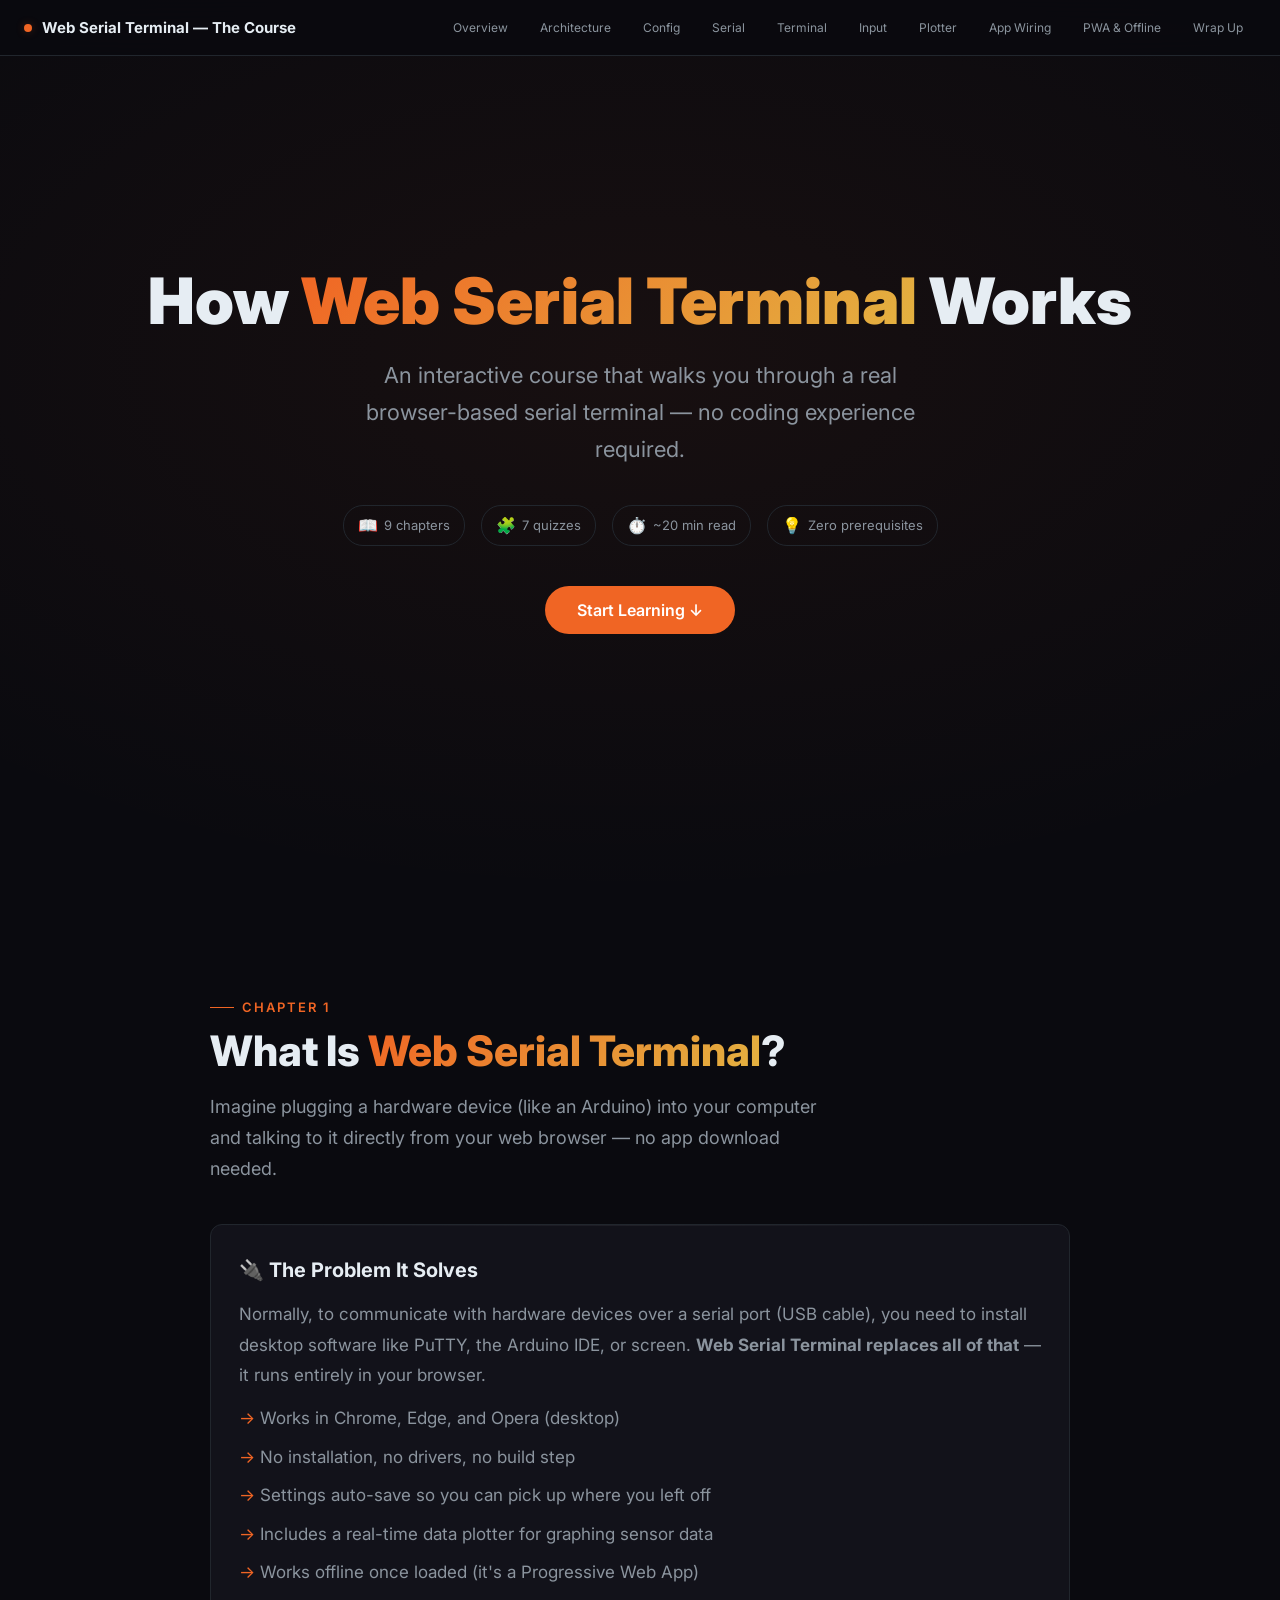
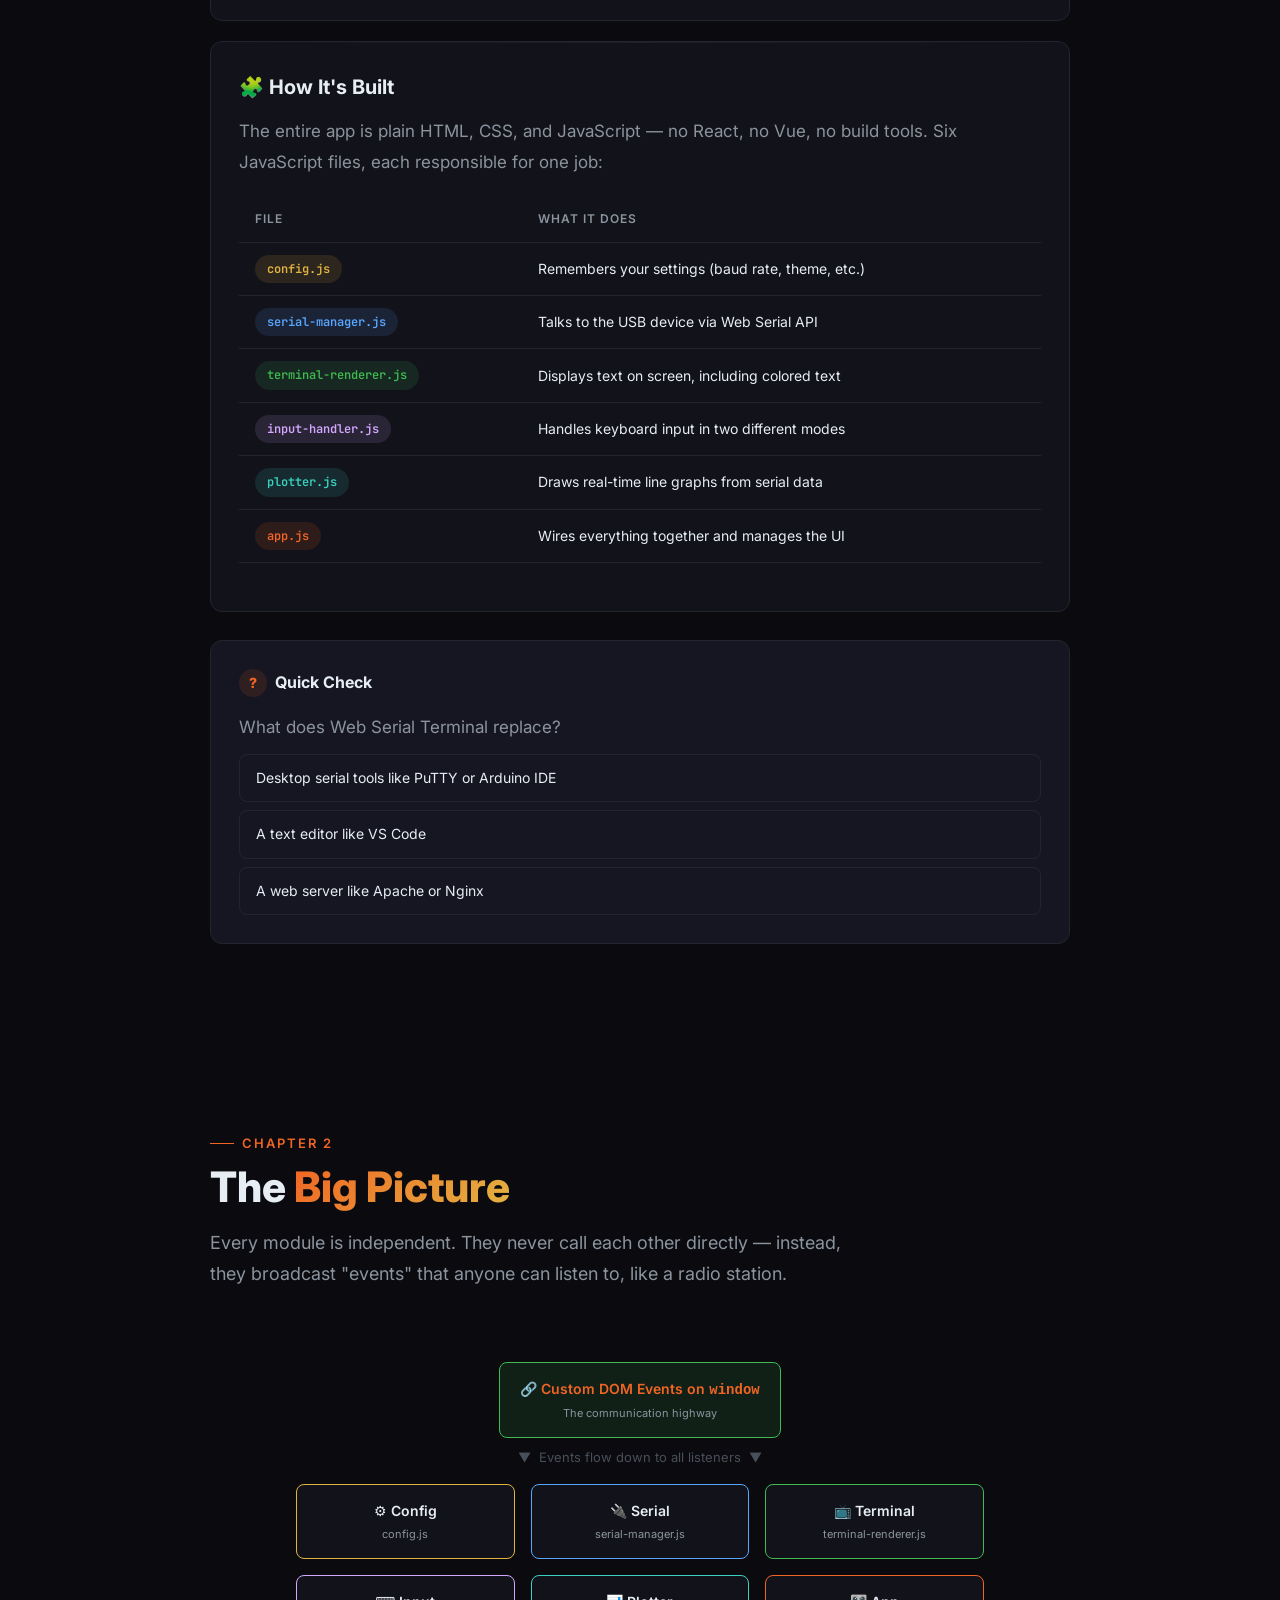
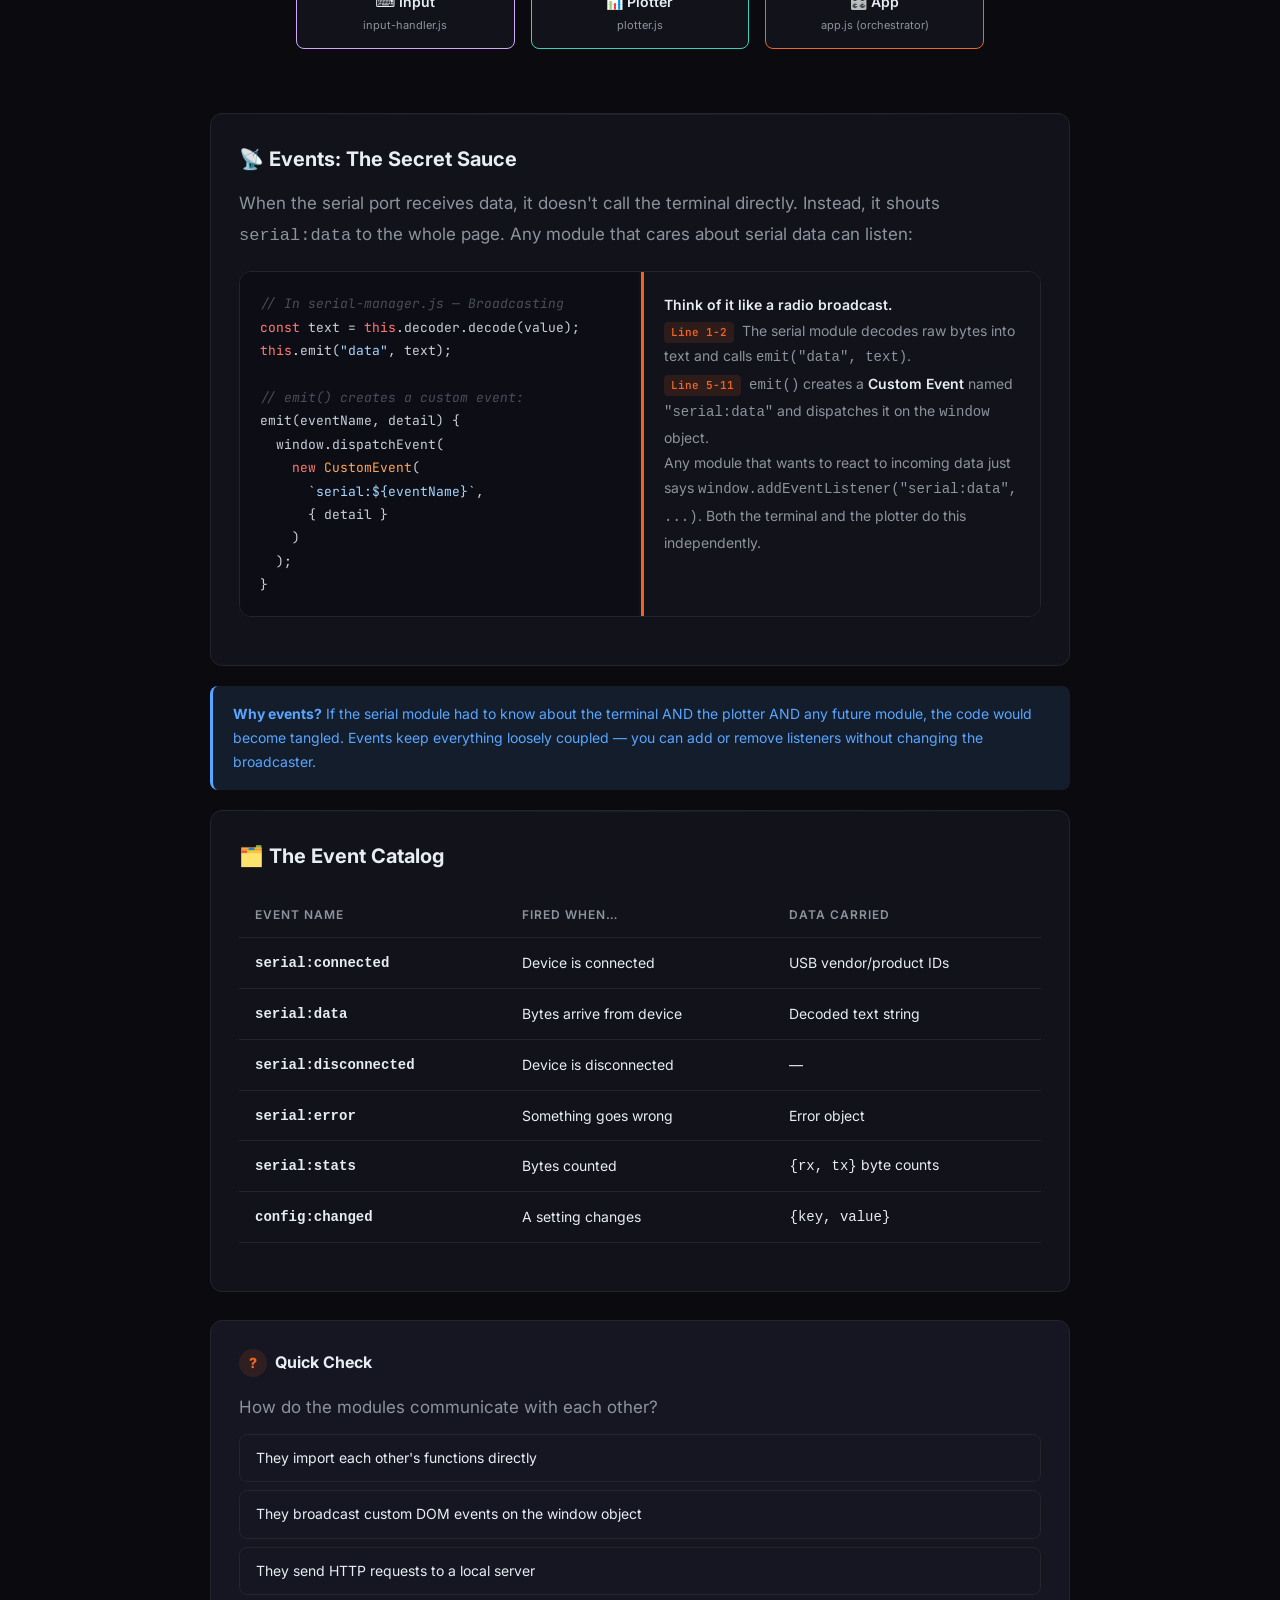
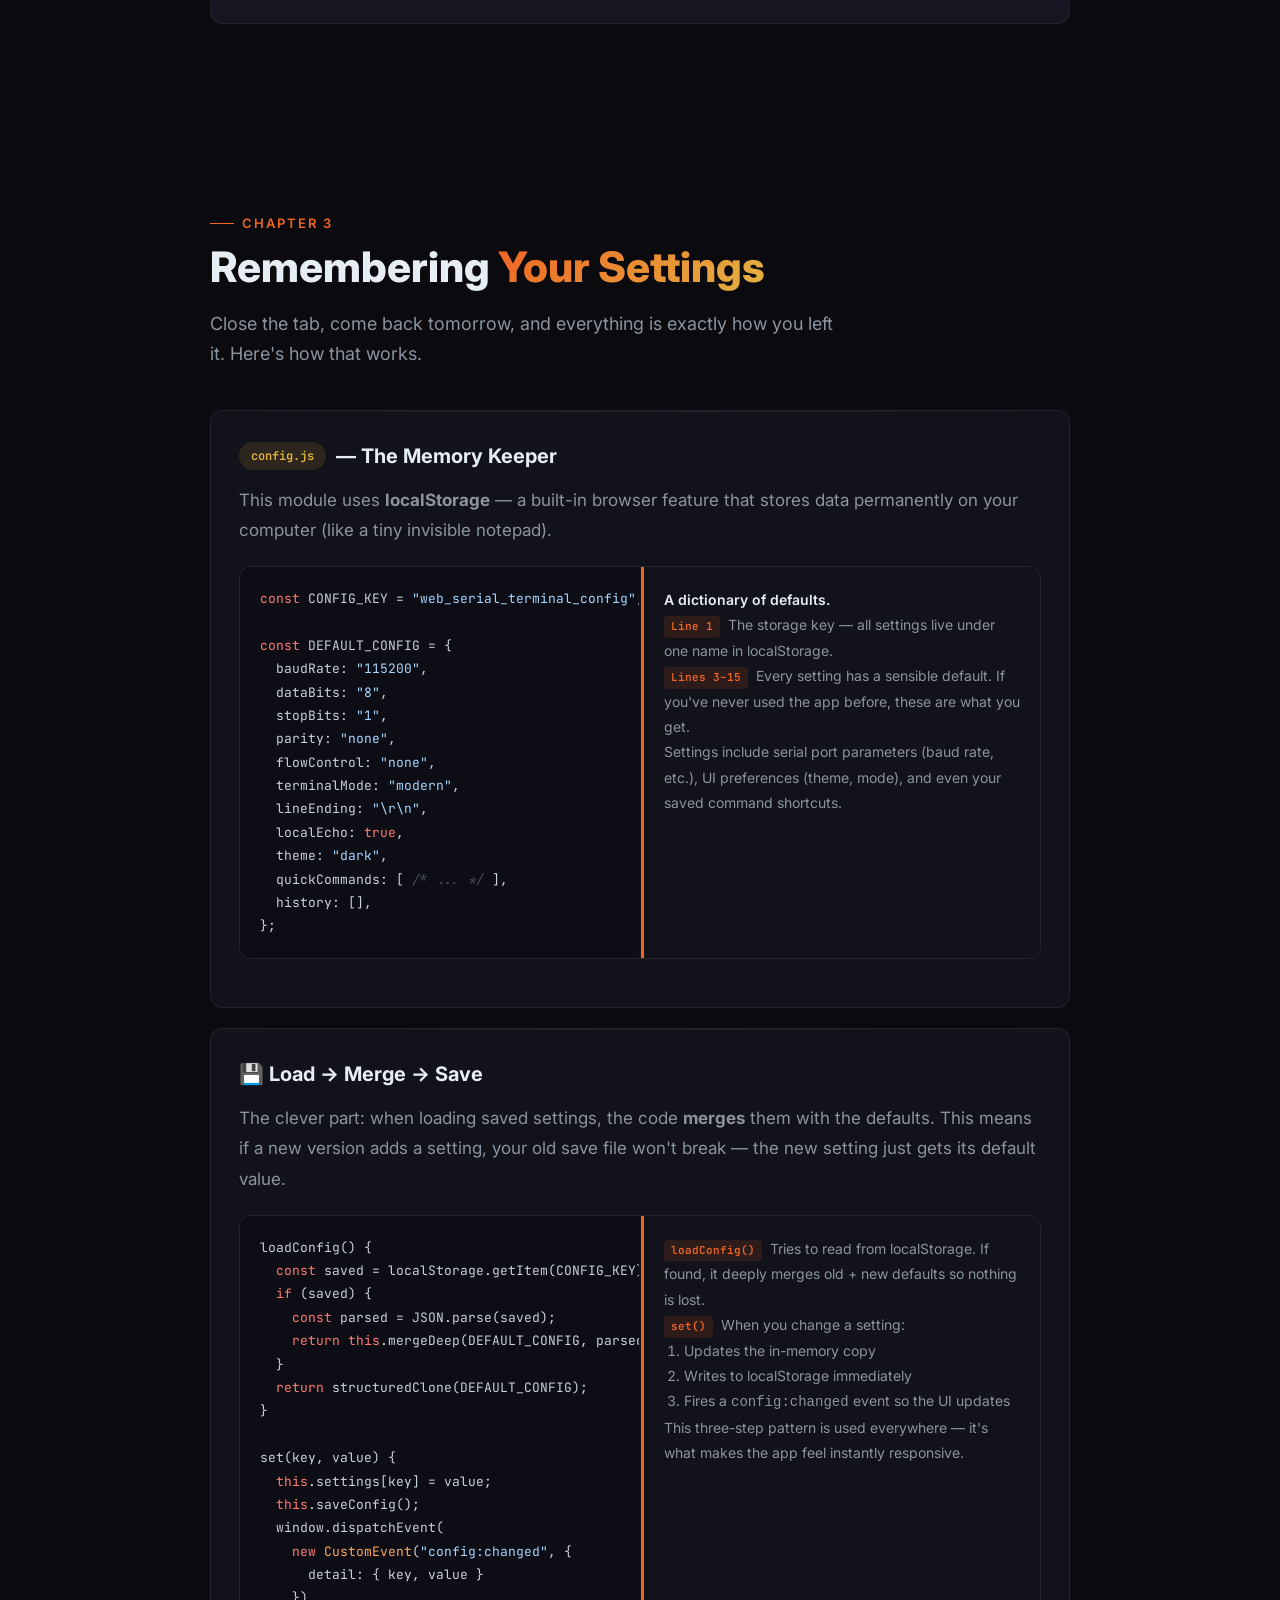
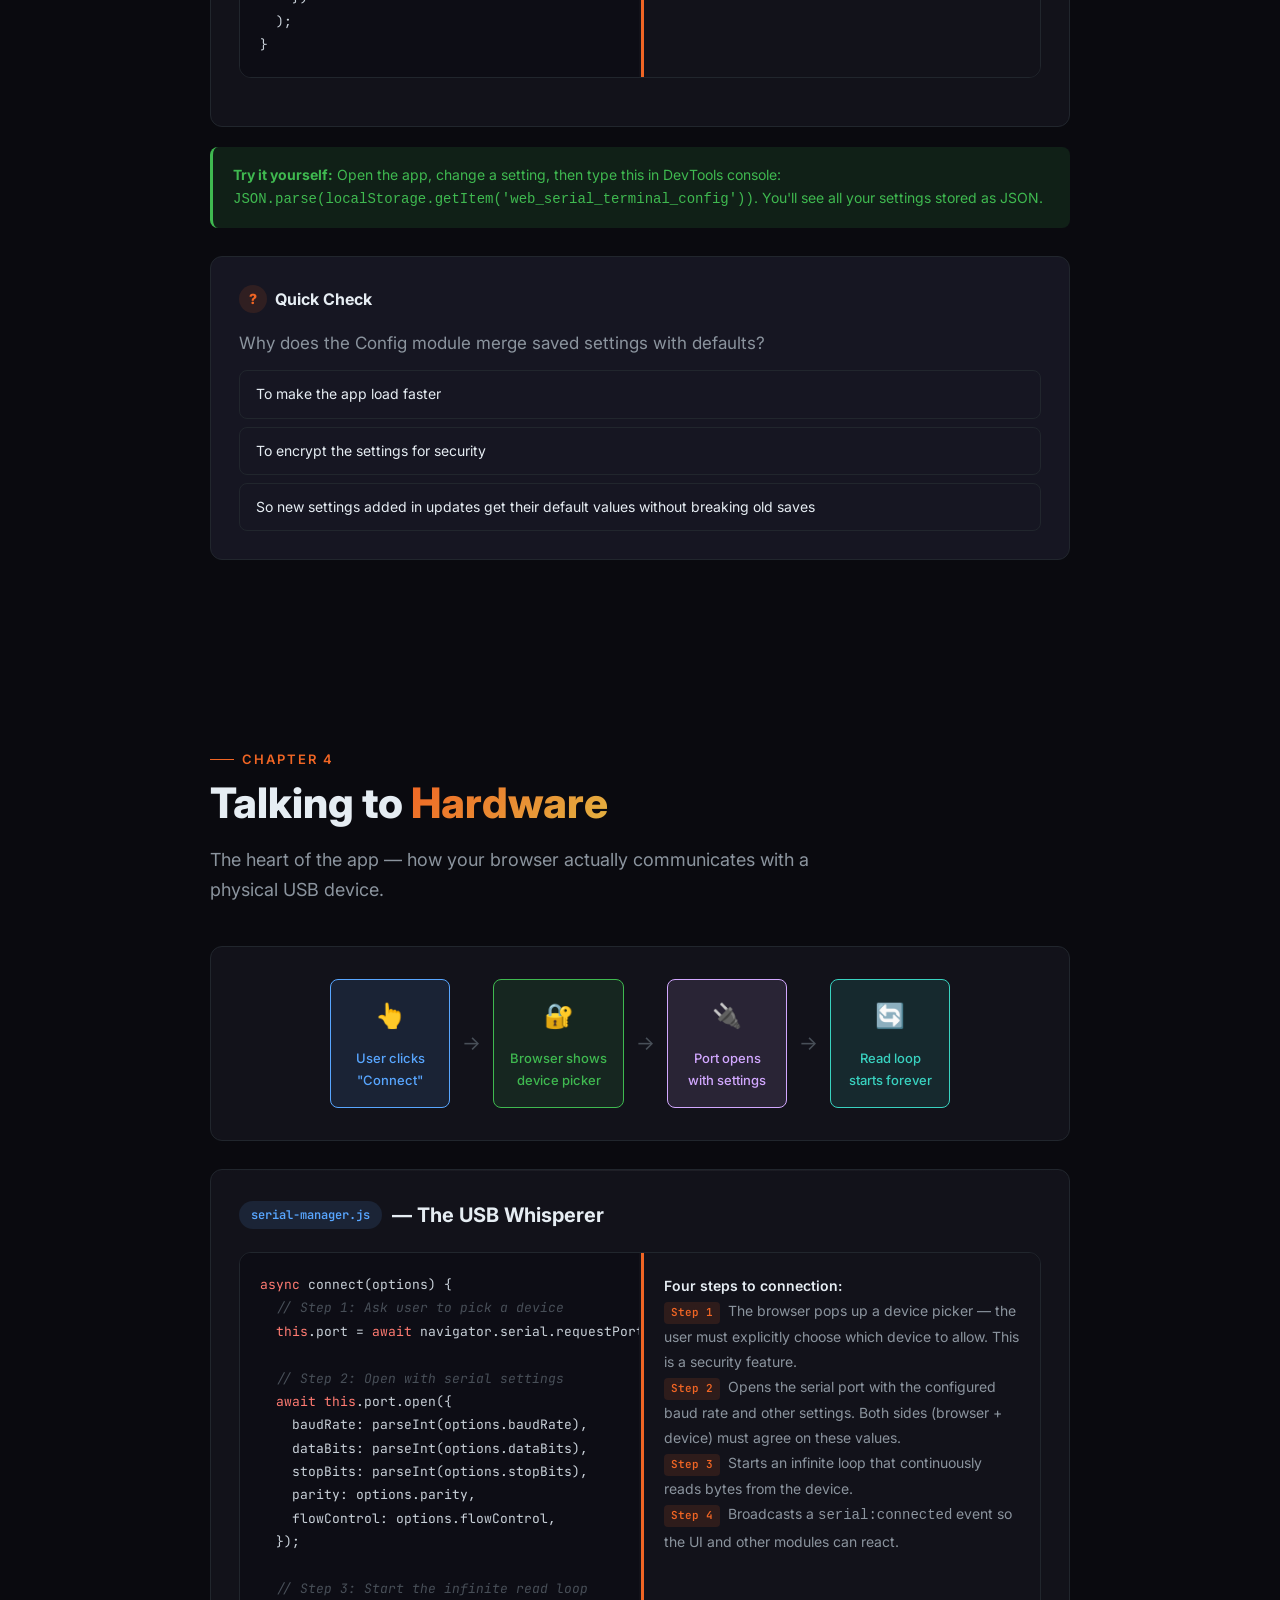
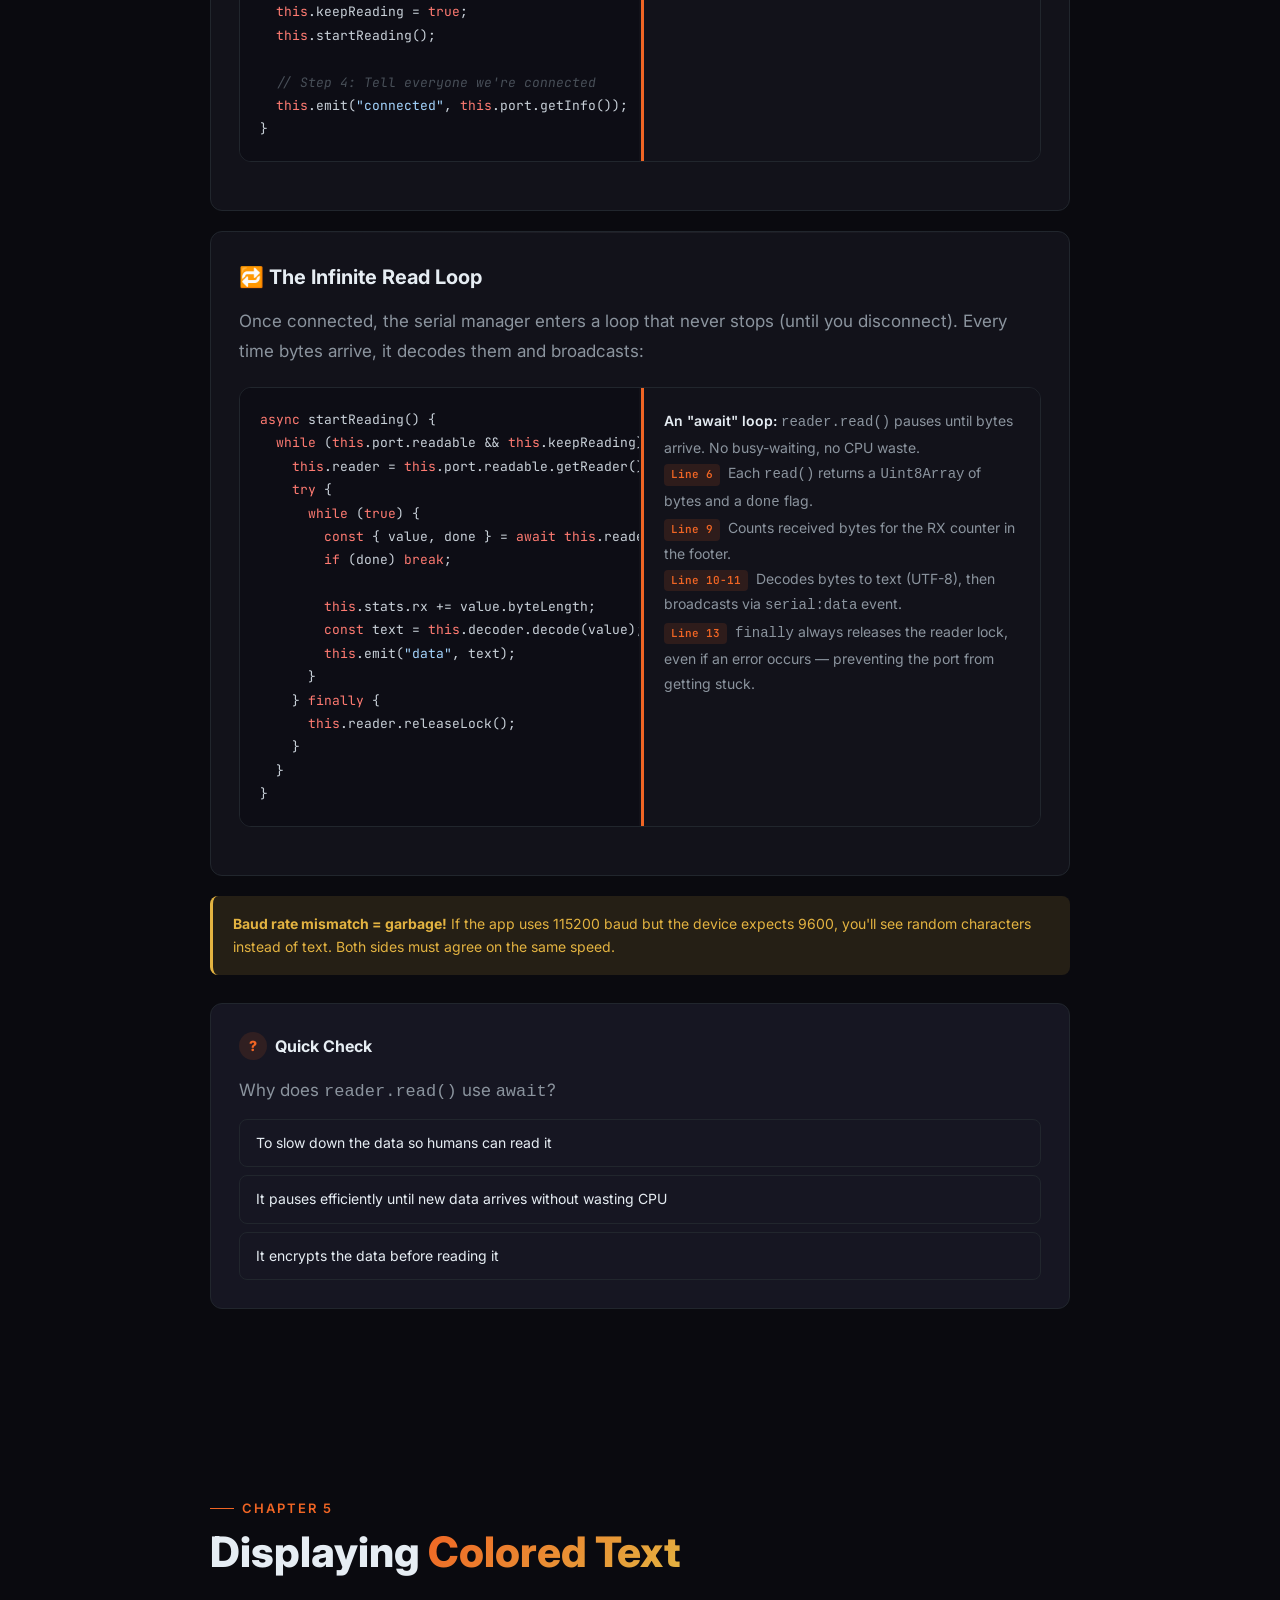
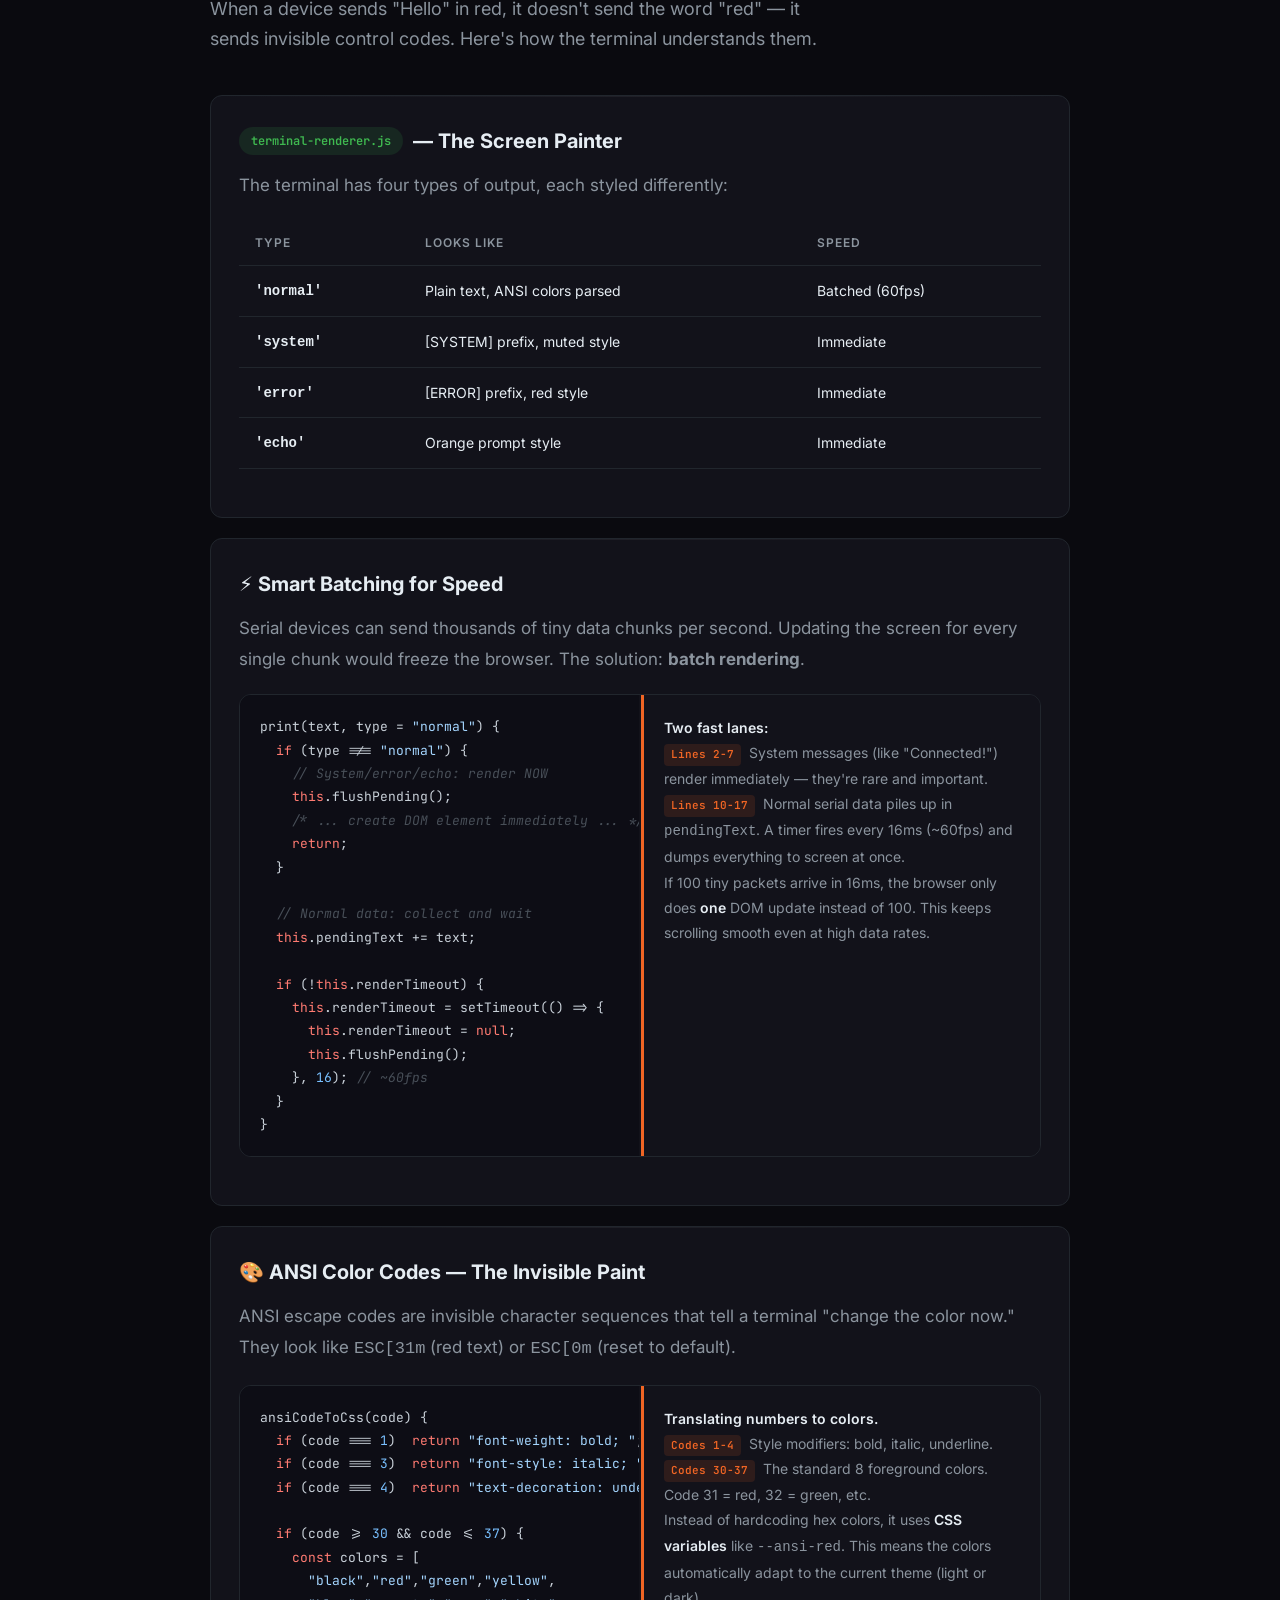
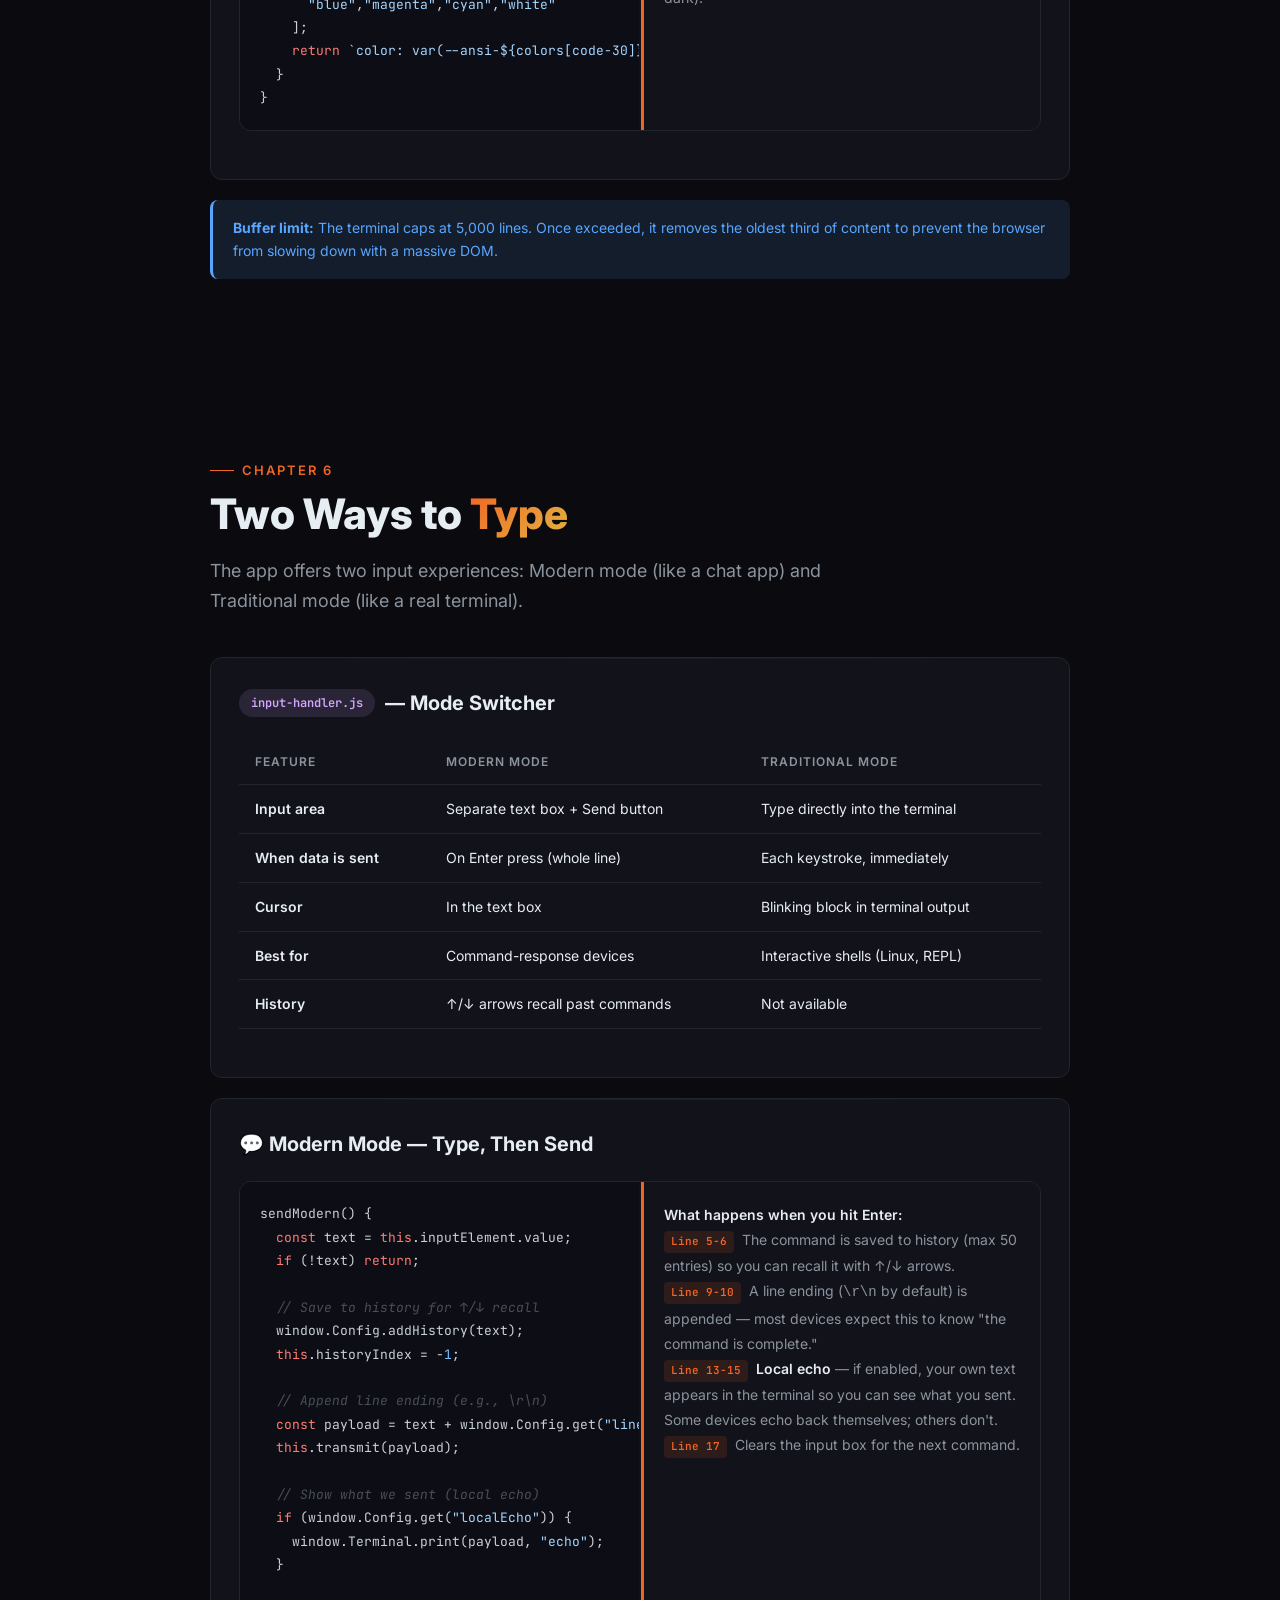
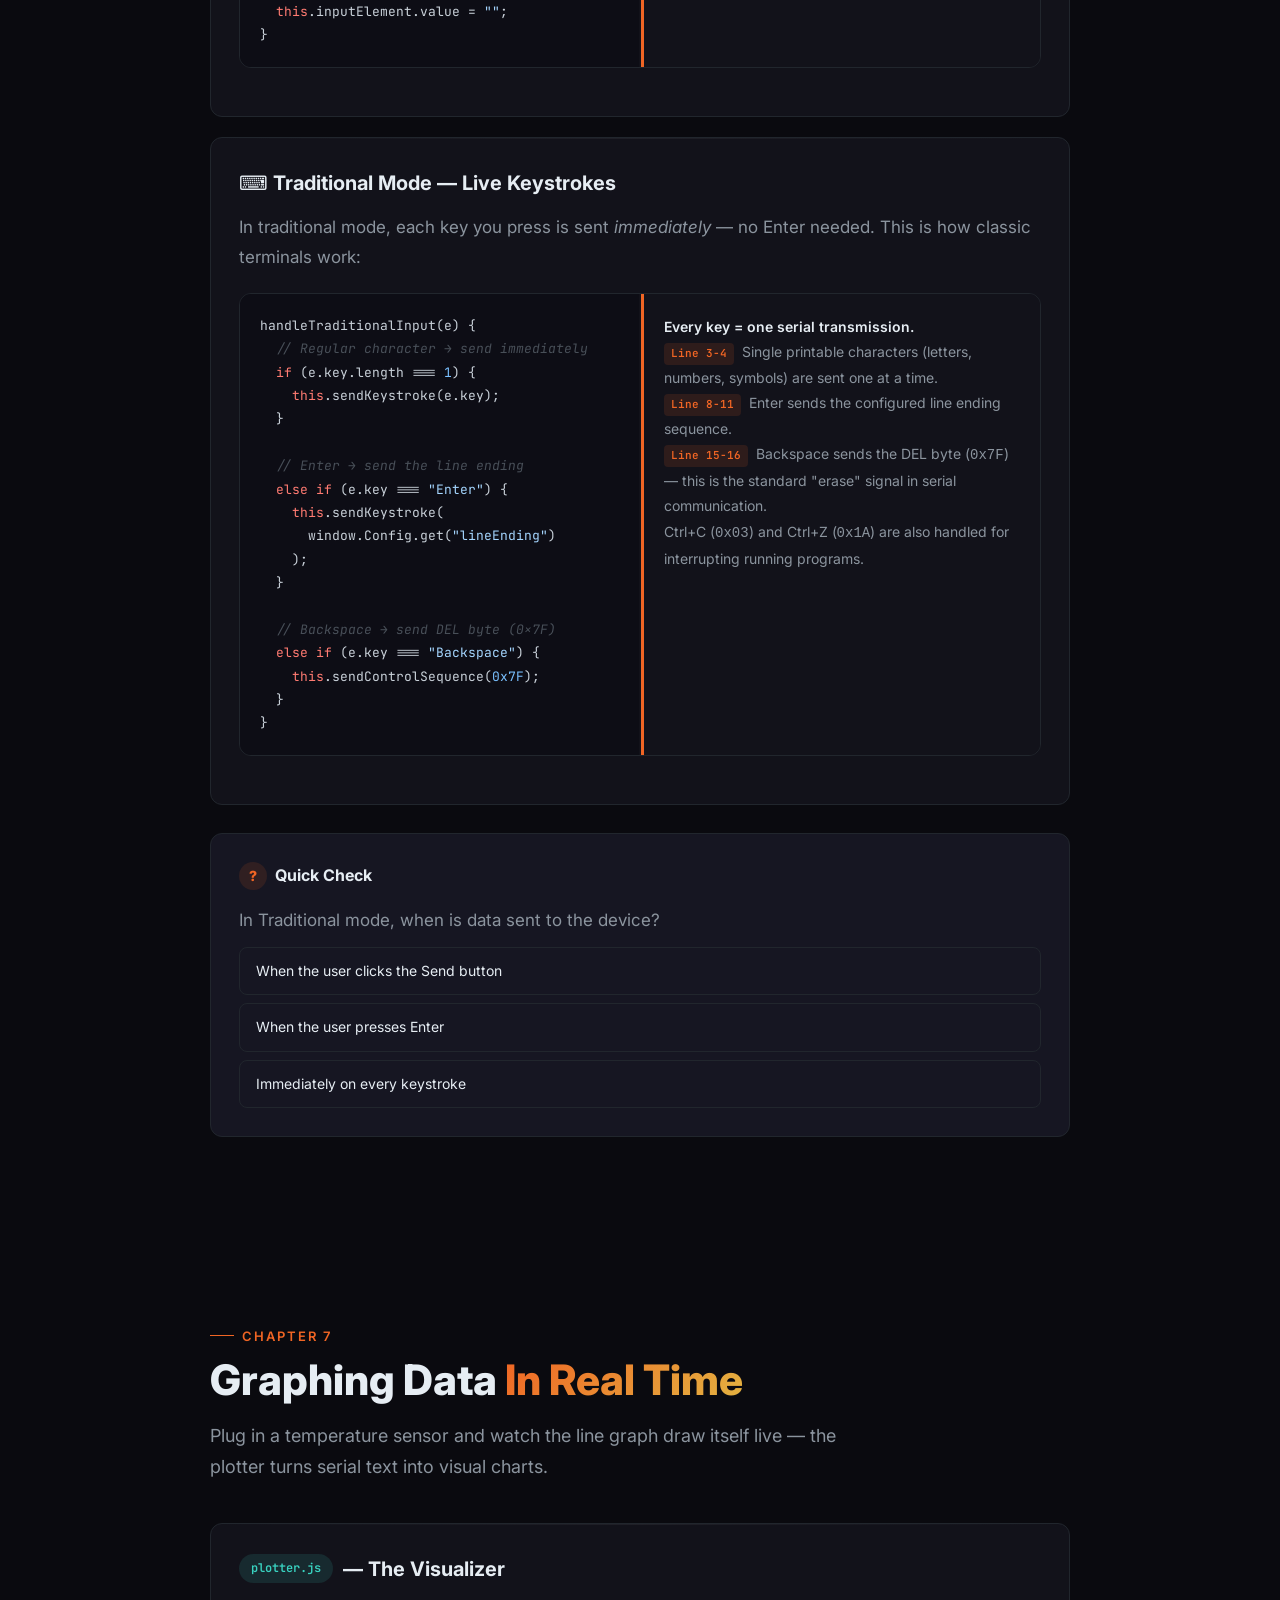
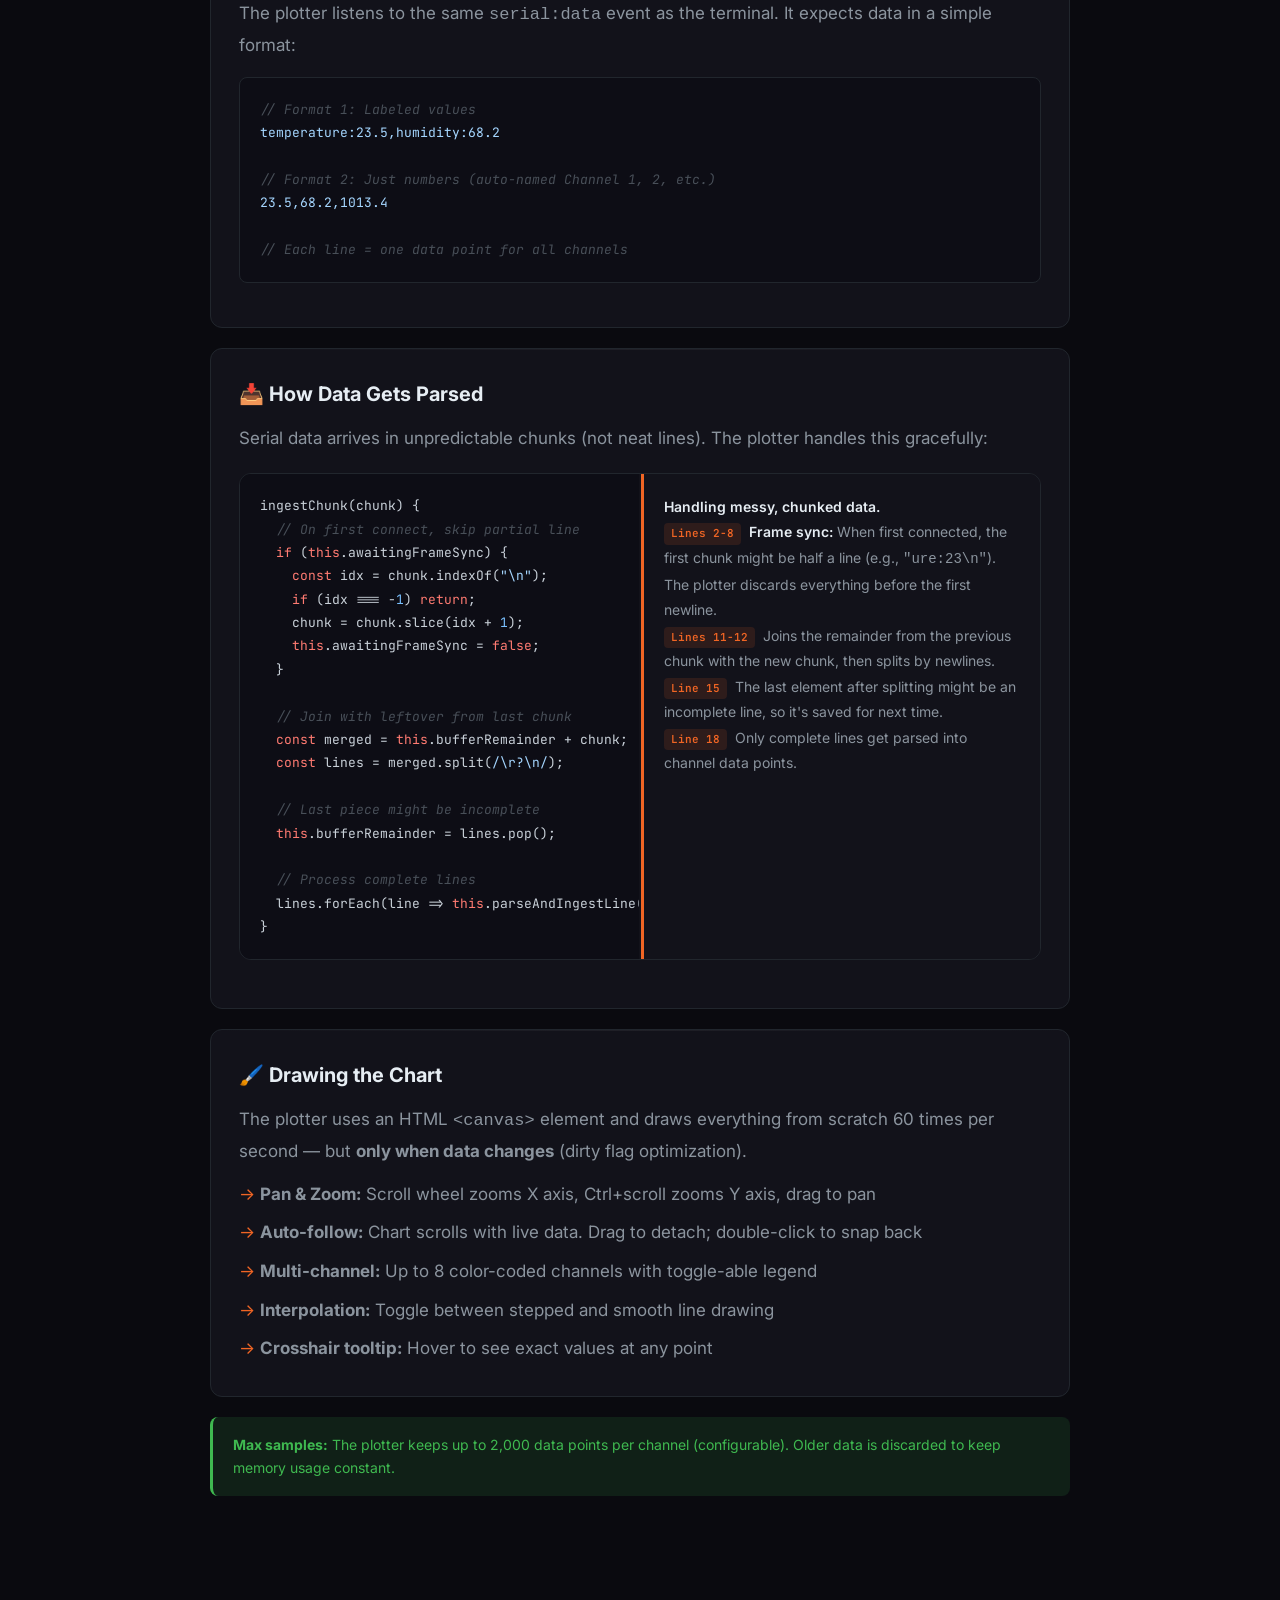
==== course.html @ 151e8ec1 "Implement feature X to enhance user experience and optimize performance" ====
<!DOCTYPE html>
<html lang="en">
<head>
<meta charset="UTF-8">
<meta name="viewport" content="width=device-width, initial-scale=1.0">
<title>How Web Serial Terminal Works — Interactive Course</title>
<style>
/* ======================================
   FOUNDATIONS
   ====================================== */
*,*::before,*::after{box-sizing:border-box;margin:0;padding:0}

:root{
  --bg:#0a0a0f;
  --bg-card:#12121a;
  --bg-code:#0d0d15;
  --bg-quiz:#161622;
  --accent:#f06524;
  --accent-dim:rgba(240,101,36,.12);
  --accent-glow:rgba(240,101,36,.25);
  --green:#3fb950;
  --green-dim:rgba(63,185,80,.12);
  --blue:#58a6ff;
  --blue-dim:rgba(88,166,255,.12);
  --purple:#d2a8ff;
  --purple-dim:rgba(210,168,255,.12);
  --cyan:#39d2c0;
  --cyan-dim:rgba(57,210,192,.12);
  --yellow:#e3b341;
  --yellow-dim:rgba(227,179,65,.12);
  --pink:#f778ba;
  --pink-dim:rgba(247,120,186,.12);
  --red:#f85149;
  --red-dim:rgba(248,81,73,.12);
  --text:#e6edf3;
  --text-muted:#8b949e;
  --text-dim:#484f58;
  --border:#21262d;
  --border-subtle:#161b22;
  --font-sans:'Inter',system-ui,-apple-system,sans-serif;
  --font-mono:'JetBrains Mono','Fira Code','Cascadia Code',monospace;
  --section-gap:0;
  --max-w:860px;
  --radius:12px;
  --radius-sm:8px;
}

html{scroll-behavior:smooth;scrollbar-color:var(--border) var(--bg)}
body{
  font-family:var(--font-sans);
  background:var(--bg);
  color:var(--text);
  line-height:1.7;
  font-size:17px;
  overflow-x:hidden;
}

::selection{background:var(--accent);color:#fff}

a{color:var(--accent);text-decoration:none}
a:hover{text-decoration:underline}

/* ======================================
   NAV BAR
   ====================================== */
.nav{
  position:fixed;top:0;left:0;right:0;z-index:100;
  background:rgba(10,10,15,.92);
  backdrop-filter:blur(20px);
  border-bottom:1px solid var(--border);
  padding:0 24px;
  height:56px;
  display:flex;align-items:center;justify-content:space-between;
}
.nav-brand{font-weight:700;font-size:15px;color:var(--text);display:flex;align-items:center;gap:10px}
.nav-brand .dot{width:8px;height:8px;border-radius:50%;background:var(--accent);box-shadow:0 0 8px var(--accent-glow)}
.nav-progress{position:absolute;bottom:0;left:0;height:2px;background:linear-gradient(90deg,var(--accent),var(--yellow));transition:width .3s ease;width:0}
.nav-links{display:flex;gap:6px;overflow-x:auto;scrollbar-width:none}
.nav-links::-webkit-scrollbar{display:none}
.nav-link{
  font-size:12px;padding:6px 12px;border-radius:20px;
  color:var(--text-muted);white-space:nowrap;cursor:pointer;
  border:1px solid transparent;transition:all .2s;
  background:transparent;font-family:var(--font-sans);
}
.nav-link:hover{color:var(--text);border-color:var(--border)}
.nav-link.active{color:var(--accent);border-color:var(--accent);background:var(--accent-dim)}

/* ======================================
   SECTIONS
   ====================================== */
.section{
  min-height:100vh;
  padding:96px 24px 64px;
  display:flex;flex-direction:column;align-items:center;
  position:relative;
  opacity:0;transform:translateY(40px);
  transition:opacity .7s ease,transform .7s ease;
}
.section.visible{opacity:1;transform:translateY(0)}
.section-inner{width:100%;max-width:var(--max-w)}
.section-number{
  font-size:13px;font-weight:600;letter-spacing:2px;text-transform:uppercase;
  color:var(--accent);margin-bottom:8px;
  display:flex;align-items:center;gap:8px;
}
.section-number::before{content:'';width:24px;height:1px;background:var(--accent)}
.section h2{font-size:clamp(28px,5vw,42px);font-weight:800;margin-bottom:16px;line-height:1.2}
.section h2 .highlight{
  background:linear-gradient(135deg,var(--accent),var(--yellow));
  -webkit-background-clip:text;-webkit-text-fill-color:transparent;
  background-clip:text;
}
.section .subtitle{font-size:18px;color:var(--text-muted);max-width:640px;margin-bottom:40px}

/* ======================================
   HERO
   ====================================== */
.hero{
  min-height:100vh;display:flex;align-items:center;justify-content:center;
  text-align:center;padding:24px;
  background:radial-gradient(ellipse 80% 60% at 50% 40%,rgba(240,101,36,.06),transparent);
}
.hero h1{font-size:clamp(36px,7vw,64px);font-weight:900;margin-bottom:20px;line-height:1.1}
.hero h1 .accent{
  background:linear-gradient(135deg,var(--accent),var(--yellow));
  -webkit-background-clip:text;-webkit-text-fill-color:transparent;
  background-clip:text;
}
.hero .tagline{font-size:clamp(16px,2.5vw,22px);color:var(--text-muted);max-width:600px;margin:0 auto 36px}
.hero-meta{display:flex;gap:16px;justify-content:center;flex-wrap:wrap;margin-bottom:40px}
.hero-badge{
  font-size:13px;padding:6px 14px;border-radius:20px;
  border:1px solid var(--border);color:var(--text-muted);
  display:flex;align-items:center;gap:6px;
}
.hero-badge .emoji{font-size:16px}
.start-btn{
  display:inline-flex;align-items:center;gap:8px;
  padding:14px 32px;border-radius:30px;
  background:var(--accent);color:#fff;
  font-size:16px;font-weight:600;
  border:none;cursor:pointer;
  transition:all .2s;
  font-family:var(--font-sans);
}
.start-btn:hover{transform:translateY(-2px);box-shadow:0 8px 32px var(--accent-glow)}

/* ======================================
   CARDS
   ====================================== */
.card{
  background:var(--bg-card);
  border:1px solid var(--border);
  border-radius:var(--radius);
  padding:28px;
  margin-bottom:20px;
  position:relative;
  overflow:hidden;
}
.card::before{
  content:'';position:absolute;top:0;left:0;right:0;height:1px;
  background:linear-gradient(90deg,transparent,rgba(255,255,255,.06),transparent);
}
.card h3{font-size:20px;font-weight:700;margin-bottom:12px;display:flex;align-items:center;gap:10px}
.card p,.card li{color:var(--text-muted);line-height:1.8}
.card ul{list-style:none;margin-top:8px}
.card ul li{padding:4px 0}
.card ul li::before{content:'→ ';color:var(--accent)}

/* ======================================
   CODE BLOCKS with side-by-side
   ====================================== */
.code-explain{
  display:grid;
  grid-template-columns:1fr 1fr;
  gap:2px;
  border-radius:var(--radius);
  overflow:hidden;
  margin:20px 0;
  border:1px solid var(--border);
}
@media(max-width:768px){.code-explain{grid-template-columns:1fr}}
.code-explain .code-side{
  background:var(--bg-code);
  padding:20px;
  font-family:var(--font-mono);
  font-size:13px;
  line-height:1.8;
  overflow-x:auto;
  white-space:pre;
  color:#c9d1d9;
}
.code-explain .explain-side{
  background:var(--bg-card);
  padding:20px;
  font-size:14px;
  line-height:1.8;
  color:var(--text-muted);
  border-left:3px solid var(--accent);
}
.explain-side strong{color:var(--text);font-weight:600}
.explain-side .line-ref{
  display:inline-block;
  font-size:11px;font-weight:600;
  background:var(--accent-dim);
  color:var(--accent);
  padding:1px 7px;border-radius:4px;
  margin-right:4px;font-family:var(--font-mono);
}

/* simple code block (no side by side) */
.code-block{
  background:var(--bg-code);
  border:1px solid var(--border);
  border-radius:var(--radius-sm);
  padding:20px;
  font-family:var(--font-mono);
  font-size:13px;line-height:1.8;
  overflow-x:auto;white-space:pre;
  color:#c9d1d9;
  margin:16px 0;
}

/* syntax highlighting helpers */
.kw{color:#ff7b72} /* keyword */
.fn{color:#d2a8ff} /* function */
.str{color:#a5d6ff} /* string */
.cmt{color:#484f58;font-style:italic} /* comment */
.num{color:#79c0ff} /* number */
.cls{color:#ffa657} /* class/type */
.prop{color:#7ee787} /* property/field */
.op{color:#ff7b72} /* operator */

/* ======================================
   ANIMATED ARCHITECTURE DIAGRAM
   ====================================== */
.arch-diagram{
  position:relative;
  width:100%;
  max-width:720px;
  margin:32px auto;
  padding:32px 16px;
}
.arch-box{
  background:var(--bg-card);
  border:1px solid var(--border);
  border-radius:var(--radius-sm);
  padding:14px 20px;
  text-align:center;
  font-weight:600;
  font-size:14px;
  position:relative;
  z-index:2;
  transition:all .3s;
}
.arch-box:hover{border-color:var(--accent);transform:scale(1.04)}
.arch-box .tag{font-size:11px;color:var(--text-muted);font-weight:400;display:block;margin-top:2px}

.arch-grid{
  display:grid;
  grid-template-columns:repeat(3,1fr);
  gap:16px;
  margin-top:16px;
}
.arch-center{
  grid-column:1 / -1;
  display:flex;justify-content:center;
  margin-bottom:8px;
}
.arch-center .arch-box{
  background:var(--accent-dim);
  border-color:var(--accent);
  color:var(--accent);
  min-width:200px;
}
.arch-events{
  grid-column:1 / -1;
  display:flex;justify-content:center;
  margin:20px 0;
}
.arch-events .arch-box{
  background:var(--green-dim);
  border-color:var(--green);
  color:var(--green);
  min-width:280px;
}

/* event flow arrows - CSS animated */
.event-flow{
  display:flex;align-items:center;justify-content:center;
  gap:8px;margin:8px 0;
  color:var(--text-dim);font-size:13px;
}
.event-flow .arrow{
  display:inline-block;
  animation:pulse-arrow 2s ease-in-out infinite;
}
@keyframes pulse-arrow{
  0%,100%{opacity:.3;transform:translateY(0)}
  50%{opacity:1;transform:translateY(-3px)}
}

/* ======================================
   FLOW ANIMATION
   ====================================== */
.flow-demo{
  position:relative;
  background:var(--bg-card);
  border:1px solid var(--border);
  border-radius:var(--radius);
  padding:32px 24px;
  margin:28px 0;
  overflow:hidden;
}
.flow-steps{
  display:flex;align-items:center;gap:12px;
  flex-wrap:wrap;justify-content:center;
}
.flow-step{
  display:flex;flex-direction:column;align-items:center;gap:6px;
  padding:16px;border-radius:var(--radius-sm);
  border:1px solid var(--border);
  min-width:120px;text-align:center;
  font-size:13px;font-weight:500;
  opacity:0;
  animation:flow-in .6s ease forwards;
}
.flow-step .icon{font-size:24px;margin-bottom:4px}
.flow-step:nth-child(1){animation-delay:.1s;border-color:var(--blue);color:var(--blue);background:var(--blue-dim)}
.flow-step:nth-child(2){animation-delay:.3s}
.flow-step:nth-child(3){animation-delay:.5s;border-color:var(--green);color:var(--green);background:var(--green-dim)}
.flow-step:nth-child(4){animation-delay:.7s}
.flow-step:nth-child(5){animation-delay:.9s;border-color:var(--purple);color:var(--purple);background:var(--purple-dim)}
.flow-step:nth-child(6){animation-delay:1.1s}
.flow-step:nth-child(7){animation-delay:1.3s;border-color:var(--cyan);color:var(--cyan);background:var(--cyan-dim)}
.flow-arrow{
  font-size:20px;color:var(--text-dim);
  opacity:0;animation:flow-in .4s ease forwards;
}
.flow-arrow:nth-child(2){animation-delay:.2s}
.flow-arrow:nth-child(4){animation-delay:.6s}
.flow-arrow:nth-child(6){animation-delay:1s}

@keyframes flow-in{to{opacity:1}}

/* ======================================
   QUIZ
   ====================================== */
.quiz{
  background:var(--bg-quiz);
  border:1px solid var(--border);
  border-radius:var(--radius);
  padding:28px;
  margin:28px 0;
}
.quiz h4{font-size:16px;font-weight:700;margin-bottom:16px;display:flex;align-items:center;gap:8px}
.quiz h4::before{
  content:'?';display:inline-flex;align-items:center;justify-content:center;
  width:28px;height:28px;border-radius:50%;
  background:var(--accent-dim);color:var(--accent);
  font-weight:800;font-size:14px;
}
.quiz-options{display:flex;flex-direction:column;gap:8px}
.quiz-option{
  padding:12px 16px;border-radius:var(--radius-sm);
  border:1px solid var(--border);
  cursor:pointer;font-size:14px;
  transition:all .2s;
  background:transparent;
  text-align:left;
  color:var(--text);
  font-family:var(--font-sans);
  line-height:1.6;
}
.quiz-option:hover{border-color:var(--accent);background:var(--accent-dim)}
.quiz-option.correct{border-color:var(--green);background:var(--green-dim);color:var(--green)}
.quiz-option.wrong{border-color:var(--red);background:var(--red-dim);color:var(--red)}
.quiz-feedback{margin-top:12px;font-size:14px;padding:12px;border-radius:var(--radius-sm);display:none}
.quiz-feedback.show{display:block}
.quiz-feedback.correct{background:var(--green-dim);color:var(--green);border:1px solid rgba(63,185,80,.2)}
.quiz-feedback.wrong{background:var(--red-dim);color:var(--red);border:1px solid rgba(248,81,73,.2)}

/* ======================================
   COMPARISON TABLE
   ====================================== */
.compare-table{
  width:100%;border-collapse:collapse;margin:20px 0;
  font-size:14px;
}
.compare-table th,.compare-table td{
  padding:12px 16px;text-align:left;
  border-bottom:1px solid var(--border);
}
.compare-table th{
  color:var(--text-muted);font-weight:600;font-size:12px;
  text-transform:uppercase;letter-spacing:1px;
}
.compare-table td:first-child{font-weight:600;color:var(--text)}
.compare-table tr:hover td{background:rgba(255,255,255,.02)}

/* ======================================
   MODULE BADGE
   ====================================== */
.mod-badge{
  display:inline-flex;align-items:center;gap:6px;
  padding:4px 12px;border-radius:20px;
  font-size:12px;font-weight:600;
  font-family:var(--font-mono);
}
.mod-badge.config{background:var(--yellow-dim);color:var(--yellow)}
.mod-badge.serial{background:var(--blue-dim);color:var(--blue)}
.mod-badge.terminal{background:var(--green-dim);color:var(--green)}
.mod-badge.input{background:var(--purple-dim);color:var(--purple)}
.mod-badge.plotter{background:var(--cyan-dim);color:var(--cyan)}
.mod-badge.app{background:var(--accent-dim);color:var(--accent)}
.mod-badge.sw{background:var(--pink-dim);color:var(--pink)}

/* ======================================
   CALLOUT
   ====================================== */
.callout{
  padding:16px 20px;
  border-radius:var(--radius-sm);
  border-left:3px solid;
  margin:20px 0;
  font-size:14px;
}
.callout.info{border-color:var(--blue);background:var(--blue-dim);color:var(--blue)}
.callout.tip{border-color:var(--green);background:var(--green-dim);color:var(--green)}
.callout.warn{border-color:var(--yellow);background:var(--yellow-dim);color:var(--yellow)}
.callout strong{color:inherit}

/* ======================================
   FINAL SCORE
   ====================================== */
.score-card{
  text-align:center;
  padding:48px 32px;
  background:var(--bg-card);
  border:1px solid var(--border);
  border-radius:var(--radius);
  margin:32px 0;
}
.score-ring{
  width:140px;height:140px;
  border-radius:50%;
  border:6px solid var(--border);
  display:flex;align-items:center;justify-content:center;
  margin:0 auto 20px;
  font-size:42px;font-weight:900;
  color:var(--accent);
  position:relative;
}
.score-ring::after{
  content:'';position:absolute;inset:-6px;
  border-radius:50%;
  border:6px solid transparent;
  border-top-color:var(--accent);
  animation:spin 3s linear infinite;
}
@keyframes spin{to{transform:rotate(360deg)}}
.score-label{font-size:14px;color:var(--text-muted)}

/* ======================================
   RESPONSIVE
   ====================================== */
@media(max-width:640px){
  .section{padding:80px 16px 48px}
  .card{padding:20px}
  .arch-grid{grid-template-columns:1fr}
  .flow-steps{flex-direction:column}
  .flow-arrow{transform:rotate(90deg)}
  .nav-links{display:none}
}

/* ======================================
   PRINT
   ====================================== */
@media print{
  .nav{display:none}
  .section{opacity:1!important;transform:none!important;min-height:auto;page-break-inside:avoid}
}
</style>
<link rel="preconnect" href="https://fonts.googleapis.com">
<link rel="preconnect" href="https://fonts.gstatic.com" crossorigin>
<link href="https://fonts.googleapis.com/css2?family=Inter:wght@400;500;600;700;800;900&family=JetBrains+Mono:wght@400;500&display=swap" rel="stylesheet">
</head>
<body>

<!-- ======================== NAV ======================== -->
<nav class="nav" id="nav">
  <div class="nav-brand"><span class="dot"></span> Web Serial Terminal — The Course</div>
  <div class="nav-links" id="nav-links"></div>
  <div class="nav-progress" id="nav-progress"></div>
</nav>

<!-- ======================== 0 · HERO ======================== -->
<section class="hero" id="s-hero">
  <div>
    <h1>How <span class="accent">Web Serial Terminal</span> Works</h1>
    <p class="tagline">An interactive course that walks you through a real browser-based serial terminal — no coding experience required.</p>
    <div class="hero-meta">
      <span class="hero-badge"><span class="emoji">📖</span> 9 chapters</span>
      <span class="hero-badge"><span class="emoji">🧩</span> 7 quizzes</span>
      <span class="hero-badge"><span class="emoji">⏱️</span> ~20 min read</span>
      <span class="hero-badge"><span class="emoji">💡</span> Zero prerequisites</span>
    </div>
    <button class="start-btn" onclick="document.getElementById('s-overview').scrollIntoView({behavior:'smooth'})">
      Start Learning ↓
    </button>
  </div>
</section>

<!-- ======================== 1 · OVERVIEW ======================== -->
<section class="section" id="s-overview" data-title="Overview">
  <div class="section-inner">
    <div class="section-number">Chapter 1</div>
    <h2>What Is <span class="highlight">Web Serial Terminal</span>?</h2>
    <p class="subtitle">Imagine plugging a hardware device (like an Arduino) into your computer and talking to it directly from your web browser — no app download needed.</p>

    <div class="card">
      <h3>🔌 The Problem It Solves</h3>
      <p>Normally, to communicate with hardware devices over a serial port (USB cable), you need to install desktop software like PuTTY, the Arduino IDE, or screen. <strong>Web Serial Terminal replaces all of that</strong> — it runs entirely in your browser.</p>
      <ul>
        <li>Works in Chrome, Edge, and Opera (desktop)</li>
        <li>No installation, no drivers, no build step</li>
        <li>Settings auto-save so you can pick up where you left off</li>
        <li>Includes a real-time data plotter for graphing sensor data</li>
        <li>Works offline once loaded (it's a Progressive Web App)</li>
      </ul>
    </div>

    <div class="card">
      <h3>🧩 How It's Built</h3>
      <p>The entire app is plain HTML, CSS, and JavaScript — no React, no Vue, no build tools. Six JavaScript files, each responsible for one job:</p>

      <table class="compare-table">
        <thead><tr><th>File</th><th>What It Does</th></tr></thead>
        <tbody>
          <tr><td><span class="mod-badge config">config.js</span></td><td>Remembers your settings (baud rate, theme, etc.)</td></tr>
          <tr><td><span class="mod-badge serial">serial-manager.js</span></td><td>Talks to the USB device via Web Serial API</td></tr>
          <tr><td><span class="mod-badge terminal">terminal-renderer.js</span></td><td>Displays text on screen, including colored text</td></tr>
          <tr><td><span class="mod-badge input">input-handler.js</span></td><td>Handles keyboard input in two different modes</td></tr>
          <tr><td><span class="mod-badge plotter">plotter.js</span></td><td>Draws real-time line graphs from serial data</td></tr>
          <tr><td><span class="mod-badge app">app.js</span></td><td>Wires everything together and manages the UI</td></tr>
        </tbody>
      </table>
    </div>

    <div class="quiz" data-quiz="q1">
      <h4>Quick Check</h4>
      <p style="color:var(--text-muted);margin-bottom:12px">What does Web Serial Terminal replace?</p>
      <div class="quiz-options">
        <button class="quiz-option" data-correct="true">Desktop serial tools like PuTTY or Arduino IDE</button>
        <button class="quiz-option">A text editor like VS Code</button>
        <button class="quiz-option">A web server like Apache or Nginx</button>
      </div>
      <div class="quiz-feedback"></div>
    </div>
  </div>
</section>

<!-- ======================== 2 · ARCHITECTURE ======================== -->
<section class="section" id="s-architecture" data-title="Architecture">
  <div class="section-inner">
    <div class="section-number">Chapter 2</div>
    <h2>The <span class="highlight">Big Picture</span></h2>
    <p class="subtitle">Every module is independent. They never call each other directly — instead, they broadcast "events" that anyone can listen to, like a radio station.</p>

    <div class="arch-diagram">
      <div class="arch-center">
        <div class="arch-box" style="border-color:var(--green);background:var(--green-dim)">
          🔗 Custom DOM Events on <code>window</code>
          <span class="tag">The communication highway</span>
        </div>
      </div>

      <div class="event-flow">
        <span class="arrow">▼</span> Events flow down to all listeners <span class="arrow">▼</span>
      </div>

      <div class="arch-grid">
        <div class="arch-box" style="border-color:var(--yellow)">
          ⚙️ Config
          <span class="tag">config.js</span>
        </div>
        <div class="arch-box" style="border-color:var(--blue)">
          🔌 Serial
          <span class="tag">serial-manager.js</span>
        </div>
        <div class="arch-box" style="border-color:var(--green)">
          📺 Terminal
          <span class="tag">terminal-renderer.js</span>
        </div>
        <div class="arch-box" style="border-color:var(--purple)">
          ⌨️ Input
          <span class="tag">input-handler.js</span>
        </div>
        <div class="arch-box" style="border-color:var(--cyan)">
          📊 Plotter
          <span class="tag">plotter.js</span>
        </div>
        <div class="arch-box" style="border-color:var(--accent)">
          🎛️ App
          <span class="tag">app.js (orchestrator)</span>
        </div>
      </div>
    </div>

    <div class="card">
      <h3>📡 Events: The Secret Sauce</h3>
      <p>When the serial port receives data, it doesn't call the terminal directly. Instead, it shouts <code>serial:data</code> to the whole page. Any module that cares about serial data can listen:</p>

      <div class="code-explain">
        <div class="code-side"><span class="cmt">// In serial-manager.js — Broadcasting</span>
<span class="kw">const</span> text = <span class="kw">this</span>.decoder.decode(value);
<span class="kw">this</span>.emit(<span class="str">"data"</span>, text);

<span class="cmt">// emit() creates a custom event:</span>
emit(eventName, detail) {
  window.dispatchEvent(
    <span class="kw">new</span> <span class="cls">CustomEvent</span>(
      <span class="str">`serial:${eventName}`</span>,
      { detail }
    )
  );
}</div>
        <div class="explain-side">
          <p><strong>Think of it like a radio broadcast.</strong></p>
          <p><span class="line-ref">Line 1-2</span> The serial module decodes raw bytes into text and calls <code>emit("data", text)</code>.</p>
          <p><span class="line-ref">Line 5-11</span> <code>emit()</code> creates a <strong>Custom Event</strong> named <code>"serial:data"</code> and dispatches it on the <code>window</code> object.</p>
          <p>Any module that wants to react to incoming data just says <code>window.addEventListener("serial:data", ...)</code>. Both the terminal and the plotter do this independently.</p>
        </div>
      </div>
    </div>

    <div class="callout info">
      <strong>Why events?</strong> If the serial module had to know about the terminal AND the plotter AND any future module, the code would become tangled. Events keep everything loosely coupled — you can add or remove listeners without changing the broadcaster.
    </div>

    <div class="card">
      <h3>🗂️ The Event Catalog</h3>
      <table class="compare-table">
        <thead><tr><th>Event Name</th><th>Fired When…</th><th>Data Carried</th></tr></thead>
        <tbody>
          <tr><td><code>serial:connected</code></td><td>Device is connected</td><td>USB vendor/product IDs</td></tr>
          <tr><td><code>serial:data</code></td><td>Bytes arrive from device</td><td>Decoded text string</td></tr>
          <tr><td><code>serial:disconnected</code></td><td>Device is disconnected</td><td>—</td></tr>
          <tr><td><code>serial:error</code></td><td>Something goes wrong</td><td>Error object</td></tr>
          <tr><td><code>serial:stats</code></td><td>Bytes counted</td><td><code>{rx, tx}</code> byte counts</td></tr>
          <tr><td><code>config:changed</code></td><td>A setting changes</td><td><code>{key, value}</code></td></tr>
        </tbody>
      </table>
    </div>

    <div class="quiz" data-quiz="q2">
      <h4>Quick Check</h4>
      <p style="color:var(--text-muted);margin-bottom:12px">How do the modules communicate with each other?</p>
      <div class="quiz-options">
        <button class="quiz-option">They import each other's functions directly</button>
        <button class="quiz-option" data-correct="true">They broadcast custom DOM events on the window object</button>
        <button class="quiz-option">They send HTTP requests to a local server</button>
      </div>
      <div class="quiz-feedback"></div>
    </div>
  </div>
</section>

<!-- ======================== 3 · CONFIG ======================== -->
<section class="section" id="s-config" data-title="Config">
  <div class="section-inner">
    <div class="section-number">Chapter 3</div>
    <h2>Remembering <span class="highlight">Your Settings</span></h2>
    <p class="subtitle">Close the tab, come back tomorrow, and everything is exactly how you left it. Here's how that works.</p>

    <div class="card">
      <h3><span class="mod-badge config">config.js</span> — The Memory Keeper</h3>
      <p>This module uses <strong>localStorage</strong> — a built-in browser feature that stores data permanently on your computer (like a tiny invisible notepad).</p>

      <div class="code-explain">
        <div class="code-side"><span class="kw">const</span> CONFIG_KEY = <span class="str">"web_serial_terminal_config"</span>;

<span class="kw">const</span> DEFAULT_CONFIG = {
  baudRate: <span class="str">"115200"</span>,
  dataBits: <span class="str">"8"</span>,
  stopBits: <span class="str">"1"</span>,
  parity: <span class="str">"none"</span>,
  flowControl: <span class="str">"none"</span>,
  terminalMode: <span class="str">"modern"</span>,
  lineEnding: <span class="str">"\r\n"</span>,
  localEcho: <span class="kw">true</span>,
  theme: <span class="str">"dark"</span>,
  quickCommands: [ <span class="cmt">/* ... */</span> ],
  history: [],
};</div>
        <div class="explain-side">
          <p><strong>A dictionary of defaults.</strong></p>
          <p><span class="line-ref">Line 1</span> The storage key — all settings live under one name in localStorage.</p>
          <p><span class="line-ref">Lines 3–15</span> Every setting has a sensible default. If you've never used the app before, these are what you get.</p>
          <p>Settings include serial port parameters (baud rate, etc.), UI preferences (theme, mode), and even your saved command shortcuts.</p>
        </div>
      </div>
    </div>

    <div class="card">
      <h3>💾 Load → Merge → Save</h3>
      <p>The clever part: when loading saved settings, the code <strong>merges</strong> them with the defaults. This means if a new version adds a setting, your old save file won't break — the new setting just gets its default value.</p>

      <div class="code-explain">
        <div class="code-side">loadConfig() {
  <span class="kw">const</span> saved = localStorage.getItem(CONFIG_KEY);
  <span class="kw">if</span> (saved) {
    <span class="kw">const</span> parsed = JSON.parse(saved);
    <span class="kw">return this</span>.mergeDeep(DEFAULT_CONFIG, parsed);
  }
  <span class="kw">return</span> structuredClone(DEFAULT_CONFIG);
}

set(key, value) {
  <span class="kw">this</span>.settings[key] = value;
  <span class="kw">this</span>.saveConfig();
  window.dispatchEvent(
    <span class="kw">new</span> <span class="cls">CustomEvent</span>(<span class="str">"config:changed"</span>, {
      detail: { key, value }
    })
  );
}</div>
        <div class="explain-side">
          <p><span class="line-ref">loadConfig()</span> Tries to read from localStorage. If found, it deeply merges old + new defaults so nothing is lost.</p>
          <p><span class="line-ref">set()</span> When you change a setting:</p>
          <ol style="padding-left:20px;color:var(--text-muted)">
            <li>Updates the in-memory copy</li>
            <li>Writes to localStorage immediately</li>
            <li>Fires a <code>config:changed</code> event so the UI updates</li>
          </ol>
          <p>This three-step pattern is used everywhere — it's what makes the app feel instantly responsive.</p>
        </div>
      </div>
    </div>

    <div class="callout tip">
      <strong>Try it yourself:</strong> Open the app, change a setting, then type this in DevTools console: <code>JSON.parse(localStorage.getItem('web_serial_terminal_config'))</code>. You'll see all your settings stored as JSON.
    </div>

    <div class="quiz" data-quiz="q3">
      <h4>Quick Check</h4>
      <p style="color:var(--text-muted);margin-bottom:12px">Why does the Config module merge saved settings with defaults?</p>
      <div class="quiz-options">
        <button class="quiz-option">To make the app load faster</button>
        <button class="quiz-option">To encrypt the settings for security</button>
        <button class="quiz-option" data-correct="true">So new settings added in updates get their default values without breaking old saves</button>
      </div>
      <div class="quiz-feedback"></div>
    </div>
  </div>
</section>

<!-- ======================== 4 · SERIAL ======================== -->
<section class="section" id="s-serial" data-title="Serial">
  <div class="section-inner">
    <div class="section-number">Chapter 4</div>
    <h2>Talking to <span class="highlight">Hardware</span></h2>
    <p class="subtitle">The heart of the app — how your browser actually communicates with a physical USB device.</p>

    <div class="flow-demo">
      <div class="flow-steps">
        <div class="flow-step"><span class="icon">👆</span>User clicks<br>"Connect"</div>
        <div class="flow-arrow">→</div>
        <div class="flow-step"><span class="icon">🔐</span>Browser shows<br>device picker</div>
        <div class="flow-arrow">→</div>
        <div class="flow-step"><span class="icon">🔌</span>Port opens<br>with settings</div>
        <div class="flow-arrow">→</div>
        <div class="flow-step"><span class="icon">🔄</span>Read loop<br>starts forever</div>
      </div>
    </div>

    <div class="card">
      <h3><span class="mod-badge serial">serial-manager.js</span> — The USB Whisperer</h3>

      <div class="code-explain">
        <div class="code-side"><span class="kw">async</span> connect(options) {
  <span class="cmt">// Step 1: Ask user to pick a device</span>
  <span class="kw">this</span>.port = <span class="kw">await</span> navigator.serial.requestPort();

  <span class="cmt">// Step 2: Open with serial settings</span>
  <span class="kw">await this</span>.port.open({
    baudRate: parseInt(options.baudRate),
    dataBits: parseInt(options.dataBits),
    stopBits: parseInt(options.stopBits),
    parity: options.parity,
    flowControl: options.flowControl,
  });

  <span class="cmt">// Step 3: Start the infinite read loop</span>
  <span class="kw">this</span>.keepReading = <span class="kw">true</span>;
  <span class="kw">this</span>.startReading();

  <span class="cmt">// Step 4: Tell everyone we're connected</span>
  <span class="kw">this</span>.emit(<span class="str">"connected"</span>, <span class="kw">this</span>.port.getInfo());
}</div>
        <div class="explain-side">
          <p><strong>Four steps to connection:</strong></p>
          <p><span class="line-ref">Step 1</span> The browser pops up a device picker — the user must explicitly choose which device to allow. This is a security feature.</p>
          <p><span class="line-ref">Step 2</span> Opens the serial port with the configured baud rate and other settings. Both sides (browser + device) must agree on these values.</p>
          <p><span class="line-ref">Step 3</span> Starts an infinite loop that continuously reads bytes from the device.</p>
          <p><span class="line-ref">Step 4</span> Broadcasts a <code>serial:connected</code> event so the UI and other modules can react.</p>
        </div>
      </div>
    </div>

    <div class="card">
      <h3>🔁 The Infinite Read Loop</h3>
      <p>Once connected, the serial manager enters a loop that never stops (until you disconnect). Every time bytes arrive, it decodes them and broadcasts:</p>

      <div class="code-explain">
        <div class="code-side"><span class="kw">async</span> startReading() {
  <span class="kw">while</span> (<span class="kw">this</span>.port.readable && <span class="kw">this</span>.keepReading) {
    <span class="kw">this</span>.reader = <span class="kw">this</span>.port.readable.getReader();
    <span class="kw">try</span> {
      <span class="kw">while</span> (<span class="kw">true</span>) {
        <span class="kw">const</span> { value, done } = <span class="kw">await this</span>.reader.read();
        <span class="kw">if</span> (done) <span class="kw">break</span>;

        <span class="kw">this</span>.stats.rx += value.byteLength;
        <span class="kw">const</span> text = <span class="kw">this</span>.decoder.decode(value);
        <span class="kw">this</span>.emit(<span class="str">"data"</span>, text);
      }
    } <span class="kw">finally</span> {
      <span class="kw">this</span>.reader.releaseLock();
    }
  }
}</div>
        <div class="explain-side">
          <p><strong>An "await" loop:</strong> <code>reader.read()</code> pauses until bytes arrive. No busy-waiting, no CPU waste.</p>
          <p><span class="line-ref">Line 6</span> Each <code>read()</code> returns a <code>Uint8Array</code> of bytes and a <code>done</code> flag.</p>
          <p><span class="line-ref">Line 9</span> Counts received bytes for the RX counter in the footer.</p>
          <p><span class="line-ref">Line 10-11</span> Decodes bytes to text (UTF-8), then broadcasts via <code>serial:data</code> event.</p>
          <p><span class="line-ref">Line 13</span> <code>finally</code> always releases the reader lock, even if an error occurs — preventing the port from getting stuck.</p>
        </div>
      </div>
    </div>

    <div class="callout warn">
      <strong>Baud rate mismatch = garbage!</strong> If the app uses 115200 baud but the device expects 9600, you'll see random characters instead of text. Both sides must agree on the same speed.
    </div>

    <div class="quiz" data-quiz="q4">
      <h4>Quick Check</h4>
      <p style="color:var(--text-muted);margin-bottom:12px">Why does <code>reader.read()</code> use <code>await</code>?</p>
      <div class="quiz-options">
        <button class="quiz-option">To slow down the data so humans can read it</button>
        <button class="quiz-option" data-correct="true">It pauses efficiently until new data arrives without wasting CPU</button>
        <button class="quiz-option">It encrypts the data before reading it</button>
      </div>
      <div class="quiz-feedback"></div>
    </div>
  </div>
</section>

<!-- ======================== 5 · TERMINAL ======================== -->
<section class="section" id="s-terminal" data-title="Terminal">
  <div class="section-inner">
    <div class="section-number">Chapter 5</div>
    <h2>Displaying <span class="highlight">Colored Text</span></h2>
    <p class="subtitle">When a device sends "Hello" in red, it doesn't send the word "red" — it sends invisible control codes. Here's how the terminal understands them.</p>

    <div class="card">
      <h3><span class="mod-badge terminal">terminal-renderer.js</span> — The Screen Painter</h3>
      <p>The terminal has four types of output, each styled differently:</p>

      <table class="compare-table">
        <thead><tr><th>Type</th><th>Looks Like</th><th>Speed</th></tr></thead>
        <tbody>
          <tr><td><code>'normal'</code></td><td>Plain text, ANSI colors parsed</td><td>Batched (60fps)</td></tr>
          <tr><td><code>'system'</code></td><td>[SYSTEM] prefix, muted style</td><td>Immediate</td></tr>
          <tr><td><code>'error'</code></td><td>[ERROR] prefix, red style</td><td>Immediate</td></tr>
          <tr><td><code>'echo'</code></td><td>Orange prompt style</td><td>Immediate</td></tr>
        </tbody>
      </table>
    </div>

    <div class="card">
      <h3>⚡ Smart Batching for Speed</h3>
      <p>Serial devices can send thousands of tiny data chunks per second. Updating the screen for every single chunk would freeze the browser. The solution: <strong>batch rendering</strong>.</p>

      <div class="code-explain">
        <div class="code-side">print(text, type = <span class="str">"normal"</span>) {
  <span class="kw">if</span> (type !== <span class="str">"normal"</span>) {
    <span class="cmt">// System/error/echo: render NOW</span>
    <span class="kw">this</span>.flushPending();
    <span class="cmt">/* ... create DOM element immediately ... */</span>
    <span class="kw">return</span>;
  }

  <span class="cmt">// Normal data: collect and wait</span>
  <span class="kw">this</span>.pendingText += text;

  <span class="kw">if</span> (!<span class="kw">this</span>.renderTimeout) {
    <span class="kw">this</span>.renderTimeout = setTimeout(() => {
      <span class="kw">this</span>.renderTimeout = <span class="kw">null</span>;
      <span class="kw">this</span>.flushPending();
    }, <span class="num">16</span>); <span class="cmt">// ~60fps</span>
  }
}</div>
        <div class="explain-side">
          <p><strong>Two fast lanes:</strong></p>
          <p><span class="line-ref">Lines 2-7</span> System messages (like "Connected!") render immediately — they're rare and important.</p>
          <p><span class="line-ref">Lines 10-17</span> Normal serial data piles up in <code>pendingText</code>. A timer fires every 16ms (~60fps) and dumps everything to screen at once.</p>
          <p>If 100 tiny packets arrive in 16ms, the browser only does <strong>one</strong> DOM update instead of 100. This keeps scrolling smooth even at high data rates.</p>
        </div>
      </div>
    </div>

    <div class="card">
      <h3>🎨 ANSI Color Codes — The Invisible Paint</h3>
      <p>ANSI escape codes are invisible character sequences that tell a terminal "change the color now." They look like <code>ESC[31m</code> (red text) or <code>ESC[0m</code> (reset to default).</p>

      <div class="code-explain">
        <div class="code-side">ansiCodeToCss(code) {
  <span class="kw">if</span> (code === <span class="num">1</span>)  <span class="kw">return</span> <span class="str">"font-weight: bold; "</span>;
  <span class="kw">if</span> (code === <span class="num">3</span>)  <span class="kw">return</span> <span class="str">"font-style: italic; "</span>;
  <span class="kw">if</span> (code === <span class="num">4</span>)  <span class="kw">return</span> <span class="str">"text-decoration: underline; "</span>;

  <span class="kw">if</span> (code >= <span class="num">30</span> && code <= <span class="num">37</span>) {
    <span class="kw">const</span> colors = [
      <span class="str">"black"</span>,<span class="str">"red"</span>,<span class="str">"green"</span>,<span class="str">"yellow"</span>,
      <span class="str">"blue"</span>,<span class="str">"magenta"</span>,<span class="str">"cyan"</span>,<span class="str">"white"</span>
    ];
    <span class="kw">return</span> <span class="str">`color: var(--ansi-${colors[code-30]}); `</span>;
  }
}</div>
        <div class="explain-side">
          <p><strong>Translating numbers to colors.</strong></p>
          <p><span class="line-ref">Codes 1-4</span> Style modifiers: bold, italic, underline.</p>
          <p><span class="line-ref">Codes 30-37</span> The standard 8 foreground colors. Code 31 = red, 32 = green, etc.</p>
          <p>Instead of hardcoding hex colors, it uses <strong>CSS variables</strong> like <code>--ansi-red</code>. This means the colors automatically adapt to the current theme (light or dark).</p>
        </div>
      </div>
    </div>

    <div class="callout info">
      <strong>Buffer limit:</strong> The terminal caps at 5,000 lines. Once exceeded, it removes the oldest third of content to prevent the browser from slowing down with a massive DOM.
    </div>
  </div>
</section>

<!-- ======================== 6 · INPUT ======================== -->
<section class="section" id="s-input" data-title="Input">
  <div class="section-inner">
    <div class="section-number">Chapter 6</div>
    <h2>Two Ways to <span class="highlight">Type</span></h2>
    <p class="subtitle">The app offers two input experiences: Modern mode (like a chat app) and Traditional mode (like a real terminal).</p>

    <div class="card">
      <h3><span class="mod-badge input">input-handler.js</span> — Mode Switcher</h3>

      <table class="compare-table">
        <thead><tr><th>Feature</th><th>Modern Mode</th><th>Traditional Mode</th></tr></thead>
        <tbody>
          <tr><td>Input area</td><td>Separate text box + Send button</td><td>Type directly into the terminal</td></tr>
          <tr><td>When data is sent</td><td>On Enter press (whole line)</td><td>Each keystroke, immediately</td></tr>
          <tr><td>Cursor</td><td>In the text box</td><td>Blinking block in terminal output</td></tr>
          <tr><td>Best for</td><td>Command-response devices</td><td>Interactive shells (Linux, REPL)</td></tr>
          <tr><td>History</td><td>↑/↓ arrows recall past commands</td><td>Not available</td></tr>
        </tbody>
      </table>
    </div>

    <div class="card">
      <h3>💬 Modern Mode — Type, Then Send</h3>
      <div class="code-explain">
        <div class="code-side">sendModern() {
  <span class="kw">const</span> text = <span class="kw">this</span>.inputElement.value;
  <span class="kw">if</span> (!text) <span class="kw">return</span>;

  <span class="cmt">// Save to history for ↑/↓ recall</span>
  window.Config.addHistory(text);
  <span class="kw">this</span>.historyIndex = -<span class="num">1</span>;

  <span class="cmt">// Append line ending (e.g., \r\n)</span>
  <span class="kw">const</span> payload = text + window.Config.get(<span class="str">"lineEnding"</span>);
  <span class="kw">this</span>.transmit(payload);

  <span class="cmt">// Show what we sent (local echo)</span>
  <span class="kw">if</span> (window.Config.get(<span class="str">"localEcho"</span>)) {
    window.Terminal.print(payload, <span class="str">"echo"</span>);
  }

  <span class="kw">this</span>.inputElement.value = <span class="str">""</span>;
}</div>
        <div class="explain-side">
          <p><strong>What happens when you hit Enter:</strong></p>
          <p><span class="line-ref">Line 5-6</span> The command is saved to history (max 50 entries) so you can recall it with ↑/↓ arrows.</p>
          <p><span class="line-ref">Line 9-10</span> A line ending (<code>\r\n</code> by default) is appended — most devices expect this to know "the command is complete."</p>
          <p><span class="line-ref">Line 13-15</span> <strong>Local echo</strong> — if enabled, your own text appears in the terminal so you can see what you sent. Some devices echo back themselves; others don't.</p>
          <p><span class="line-ref">Line 17</span> Clears the input box for the next command.</p>
        </div>
      </div>
    </div>

    <div class="card">
      <h3>⌨️ Traditional Mode — Live Keystrokes</h3>
      <p>In traditional mode, each key you press is sent <em>immediately</em> — no Enter needed. This is how classic terminals work:</p>

      <div class="code-explain">
        <div class="code-side">handleTraditionalInput(e) {
  <span class="cmt">// Regular character → send immediately</span>
  <span class="kw">if</span> (e.key.length === <span class="num">1</span>) {
    <span class="kw">this</span>.sendKeystroke(e.key);
  }

  <span class="cmt">// Enter → send the line ending</span>
  <span class="kw">else if</span> (e.key === <span class="str">"Enter"</span>) {
    <span class="kw">this</span>.sendKeystroke(
      window.Config.get(<span class="str">"lineEnding"</span>)
    );
  }

  <span class="cmt">// Backspace → send DEL byte (0x7F)</span>
  <span class="kw">else if</span> (e.key === <span class="str">"Backspace"</span>) {
    <span class="kw">this</span>.sendControlSequence(<span class="num">0x7F</span>);
  }
}</div>
        <div class="explain-side">
          <p><strong>Every key = one serial transmission.</strong></p>
          <p><span class="line-ref">Line 3-4</span> Single printable characters (letters, numbers, symbols) are sent one at a time.</p>
          <p><span class="line-ref">Line 8-11</span> Enter sends the configured line ending sequence.</p>
          <p><span class="line-ref">Line 15-16</span> Backspace sends the DEL byte (<code>0x7F</code>) — this is the standard "erase" signal in serial communication.</p>
          <p>Ctrl+C (<code>0x03</code>) and Ctrl+Z (<code>0x1A</code>) are also handled for interrupting running programs.</p>
        </div>
      </div>
    </div>

    <div class="quiz" data-quiz="q5">
      <h4>Quick Check</h4>
      <p style="color:var(--text-muted);margin-bottom:12px">In Traditional mode, when is data sent to the device?</p>
      <div class="quiz-options">
        <button class="quiz-option">When the user clicks the Send button</button>
        <button class="quiz-option">When the user presses Enter</button>
        <button class="quiz-option" data-correct="true">Immediately on every keystroke</button>
      </div>
      <div class="quiz-feedback"></div>
    </div>
  </div>
</section>

<!-- ======================== 7 · PLOTTER ======================== -->
<section class="section" id="s-plotter" data-title="Plotter">
  <div class="section-inner">
    <div class="section-number">Chapter 7</div>
    <h2>Graphing Data <span class="highlight">In Real Time</span></h2>
    <p class="subtitle">Plug in a temperature sensor and watch the line graph draw itself live — the plotter turns serial text into visual charts.</p>

    <div class="card">
      <h3><span class="mod-badge plotter">plotter.js</span> — The Visualizer</h3>
      <p>The plotter listens to the same <code>serial:data</code> event as the terminal. It expects data in a simple format:</p>

      <div class="code-block"><span class="cmt">// Format 1: Labeled values</span>
<span class="str">temperature:23.5,humidity:68.2</span>

<span class="cmt">// Format 2: Just numbers (auto-named Channel 1, 2, etc.)</span>
<span class="str">23.5,68.2,1013.4</span>

<span class="cmt">// Each line = one data point for all channels</span></div>
    </div>

    <div class="card">
      <h3>📥 How Data Gets Parsed</h3>
      <p>Serial data arrives in unpredictable chunks (not neat lines). The plotter handles this gracefully:</p>

      <div class="code-explain">
        <div class="code-side">ingestChunk(chunk) {
  <span class="cmt">// On first connect, skip partial line</span>
  <span class="kw">if</span> (<span class="kw">this</span>.awaitingFrameSync) {
    <span class="kw">const</span> idx = chunk.indexOf(<span class="str">"\n"</span>);
    <span class="kw">if</span> (idx === -<span class="num">1</span>) <span class="kw">return</span>;
    chunk = chunk.slice(idx + <span class="num">1</span>);
    <span class="kw">this</span>.awaitingFrameSync = <span class="kw">false</span>;
  }

  <span class="cmt">// Join with leftover from last chunk</span>
  <span class="kw">const</span> merged = <span class="kw">this</span>.bufferRemainder + chunk;
  <span class="kw">const</span> lines = merged.split(<span class="str">/\r?\n/</span>);

  <span class="cmt">// Last piece might be incomplete</span>
  <span class="kw">this</span>.bufferRemainder = lines.pop();

  <span class="cmt">// Process complete lines</span>
  lines.forEach(line => <span class="kw">this</span>.parseAndIngestLine(line));
}</div>
        <div class="explain-side">
          <p><strong>Handling messy, chunked data.</strong></p>
          <p><span class="line-ref">Lines 2-8</span> <strong>Frame sync:</strong> When first connected, the first chunk might be half a line (e.g., <code>"ure:23\n"</code>). The plotter discards everything before the first newline.</p>
          <p><span class="line-ref">Lines 11-12</span> Joins the remainder from the previous chunk with the new chunk, then splits by newlines.</p>
          <p><span class="line-ref">Line 15</span> The last element after splitting might be an incomplete line, so it's saved for next time.</p>
          <p><span class="line-ref">Line 18</span> Only complete lines get parsed into channel data points.</p>
        </div>
      </div>
    </div>

    <div class="card">
      <h3>🖌️ Drawing the Chart</h3>
      <p>The plotter uses an HTML <code>&lt;canvas&gt;</code> element and draws everything from scratch 60 times per second — but <strong>only when data changes</strong> (dirty flag optimization).</p>
      <ul>
        <li><strong>Pan & Zoom:</strong> Scroll wheel zooms X axis, Ctrl+scroll zooms Y axis, drag to pan</li>
        <li><strong>Auto-follow:</strong> Chart scrolls with live data. Drag to detach; double-click to snap back</li>
        <li><strong>Multi-channel:</strong> Up to 8 color-coded channels with toggle-able legend</li>
        <li><strong>Interpolation:</strong> Toggle between stepped and smooth line drawing</li>
        <li><strong>Crosshair tooltip:</strong> Hover to see exact values at any point</li>
      </ul>
    </div>

    <div class="callout tip">
      <strong>Max samples:</strong> The plotter keeps up to 2,000 data points per channel (configurable). Older data is discarded to keep memory usage constant.
    </div>
  </div>
</section>

<!-- ======================== 8 · APP ======================== -->
<section class="section" id="s-app" data-title="App Wiring">
  <div class="section-inner">
    <div class="section-number">Chapter 8</div>
    <h2>Wiring It <span class="highlight">All Together</span></h2>
    <p class="subtitle">The app.js file is the conductor of the orchestra — it doesn't play any instrument, but it tells everyone when to start.</p>

    <div class="card">
      <h3><span class="mod-badge app">app.js</span> — The Orchestrator</h3>
      <p>When the page loads, app.js does three things:</p>

      <div class="flow-demo">
        <div class="flow-steps">
          <div class="flow-step"><span class="icon">1️⃣</span>Load settings<br>into UI</div>
          <div class="flow-arrow">→</div>
          <div class="flow-step"><span class="icon">2️⃣</span>Wire button<br>click handlers</div>
          <div class="flow-arrow">→</div>
          <div class="flow-step"><span class="icon">3️⃣</span>Listen for<br>serial events</div>
        </div>
      </div>
    </div>

    <div class="card">
      <h3>🔗 The Connection Flow</h3>
      <p>Here's what happens end-to-end when you click "Connect":</p>

      <div class="code-explain">
        <div class="code-side">btnConnect.addEventListener(<span class="str">"click"</span>, <span class="kw">async</span> () => {
  <span class="cmt">// 1. Gather settings</span>
  <span class="kw">const</span> options = {
    baudRate: Config.get(<span class="str">"baudRate"</span>),
    dataBits: Config.get(<span class="str">"dataBits"</span>),
    <span class="cmt">/* ... more settings ... */</span>
  };

  <span class="cmt">// 2. Connect via Serial module</span>
  <span class="kw">await</span> Serial.connect(options);

  <span class="cmt">// 3. Update UI</span>
  btnConnect.classList.add(<span class="str">"hidden"</span>);
  btnDisconnect.classList.remove(<span class="str">"hidden"</span>);
  statusIndicator.className = <span class="str">"status-dot online"</span>;

  <span class="cmt">// 4. Disable settings while connected</span>
  baudRate.disabled = <span class="kw">true</span>;
});

<span class="cmt">// 5. React to incoming data</span>
window.addEventListener(<span class="str">"serial:data"</span>, (e) => {
  Terminal.print(e.detail, <span class="str">"normal"</span>);
});</div>
        <div class="explain-side">
          <p><strong>The orchestration pattern:</strong></p>
          <p><span class="line-ref">Step 1</span> Read current settings from Config.</p>
          <p><span class="line-ref">Step 2</span> Pass them to Serial.connect() which triggers the browser's device picker.</p>
          <p><span class="line-ref">Step 3</span> Swap the Connect/Disconnect buttons, update the status dot to green.</p>
          <p><span class="line-ref">Step 4</span> Disable baud rate and other settings — you can't change these while connected.</p>
          <p><span class="line-ref">Step 5</span> Listen for data events and route them to the terminal.</p>
          <p>Notice how app.js just wires modules together — it doesn't contain any serial logic or rendering logic itself.</p>
        </div>
      </div>
    </div>

    <div class="card">
      <h3>🎨 Theme Switching</h3>
      <p>Dark/light mode is surprisingly simple — just one HTML attribute change:</p>
      <div class="code-block"><span class="cmt">// Toggle between dark and light</span>
document.documentElement.setAttribute(<span class="str">"data-theme"</span>, <span class="str">"dark"</span>);
<span class="cmt">// or</span>
document.documentElement.setAttribute(<span class="str">"data-theme"</span>, <span class="str">"light"</span>);

<span class="cmt">// All colors are CSS variables that change per theme</span>
<span class="cmt">// e.g., --bg-base, --text-main, --accent-primary</span></div>
      <p>The CSS file <code>themes.css</code> defines two sets of color variables — one for <code>:root</code> (light) and one for <code>[data-theme="dark"]</code>. Switching the attribute instantly repaints the entire app.</p>
    </div>

    <div class="quiz" data-quiz="q6">
      <h4>Quick Check</h4>
      <p style="color:var(--text-muted);margin-bottom:12px">What is app.js responsible for?</p>
      <div class="quiz-options">
        <button class="quiz-option">Parsing serial data and rendering ANSI colors</button>
        <button class="quiz-option">Managing the Web Serial API connection</button>
        <button class="quiz-option" data-correct="true">Wiring modules together — connecting UI events to the right module calls</button>
      </div>
      <div class="quiz-feedback"></div>
    </div>
  </div>
</section>

<!-- ======================== 9 · PWA ======================== -->
<section class="section" id="s-pwa" data-title="PWA & Offline">
  <div class="section-inner">
    <div class="section-number">Chapter 9</div>
    <h2>Works <span class="highlight">Offline</span> Too</h2>
    <p class="subtitle">Once loaded, the app works without internet — and you can install it like a native app. That's the power of Progressive Web Apps.</p>

    <div class="card">
      <h3><span class="mod-badge sw">service-worker.js</span> — The Offline Guardian</h3>
      <p>A service worker is a script that runs in the background, separate from the web page. It intercepts every network request and can serve cached copies when offline.</p>

      <div class="code-explain">
        <div class="code-side"><span class="cmt">// Install: cache all static files</span>
self.addEventListener(<span class="str">"install"</span>, (event) => {
  event.waitUntil(
    caches.open(CACHE_VERSION).then(cache =>
      cache.addAll([
        <span class="str">"./index.html"</span>,
        <span class="str">"./js/app.js"</span>,
        <span class="str">"./js/config.js"</span>,
        <span class="str">"./styles/main.css"</span>,
        <span class="cmt">/* ... all files ... */</span>
      ])
    )
  );
});

<span class="cmt">// Fetch: try network first, fall back to cache</span>
self.addEventListener(<span class="str">"fetch"</span>, (event) => {
  event.respondWith(
    fetch(request)
      .then(response => {
        <span class="cmt">// Got it! Cache for next time</span>
        cache.put(request, response.clone());
        <span class="kw">return</span> response;
      })
      .catch(() => {
        <span class="cmt">// Offline! Serve from cache</span>
        <span class="kw">return</span> caches.match(request);
      })
  );
});</div>
        <div class="explain-side">
          <p><strong>Two-phase offline strategy:</strong></p>
          <p><span class="line-ref">Install</span> When you first visit, the service worker downloads and caches every file the app needs.</p>
          <p><span class="line-ref">Fetch</span> On subsequent visits, it uses a <strong>network-first</strong> strategy:</p>
          <ol style="padding-left:20px;color:var(--text-muted)">
            <li>Try to fetch from the network (get latest version)</li>
            <li>If successful, update the cache</li>
            <li>If offline, serve the cached copy</li>
          </ol>
          <p>The cache version includes today's date, so it auto-invalidates daily — ensuring you always get updates when online.</p>
        </div>
      </div>
    </div>

    <div class="card">
      <h3>📲 Install as an App</h3>
      <p>The <code>manifest.json</code> file tells the browser "this website can be installed." It defines the app name, icons, theme color, and display mode. When Chrome detects a manifest + service worker, it offers an "Install" prompt.</p>
      <p>Once installed, the app gets its own window (no browser toolbar), its own icon in the taskbar, and launches instantly — just like a native desktop app.</p>
    </div>

    <div class="quiz" data-quiz="q7">
      <h4>Quick Check</h4>
      <p style="color:var(--text-muted);margin-bottom:12px">What caching strategy does the service worker use?</p>
      <div class="quiz-options">
        <button class="quiz-option">Cache-only — never checks the network</button>
        <button class="quiz-option" data-correct="true">Network-first — tries the network, falls back to cache if offline</button>
        <button class="quiz-option">No caching — always requires internet</button>
      </div>
      <div class="quiz-feedback"></div>
    </div>
  </div>
</section>

<!-- ======================== 10 · WRAP-UP ======================== -->
<section class="section" id="s-wrapup" data-title="Wrap Up">
  <div class="section-inner" style="text-align:center">
    <div class="section-number" style="justify-content:center">Congratulations!</div>
    <h2>You Made It! 🎉</h2>
    <p class="subtitle" style="margin:0 auto 40px">You now understand how a real browser-based serial terminal works — from USB byte streams to colored text rendering.</p>

    <div class="score-card">
      <div class="score-ring" id="score-display">0/7</div>
      <p class="score-label">Quiz Score</p>
      <p style="color:var(--text-muted);margin-top:16px;font-size:14px">Scroll back up to answer any quizzes you missed!</p>
    </div>

    <div class="card" style="text-align:left">
      <h3>🧠 Key Takeaways</h3>
      <ul>
        <li><strong>Event-driven architecture</strong> keeps modules independent and extensible</li>
        <li><strong>Config persistence</strong> via localStorage with deep-merge prevents data loss on updates</li>
        <li><strong>Web Serial API</strong> provides browser-native USB access with user consent</li>
        <li><strong>Batched rendering</strong> at 60fps prevents DOM thrashing during high data rates</li>
        <li><strong>ANSI parsing</strong> translates invisible control codes into CSS-styled spans</li>
        <li><strong>Canvas-based plotter</strong> with dirty-flag optimization only redraws when needed</li>
        <li><strong>Service workers</strong> enable offline support and installability as a PWA</li>
      </ul>
    </div>

    <div class="card" style="text-align:left">
      <h3>🔗 Explore Further</h3>
      <ul>
        <li><a href="https://github.com/Shoaibashk/web.serial" target="_blank">View the source code on GitHub</a></li>
        <li><a href="https://developer.mozilla.org/en-US/docs/Web/API/Web_Serial_API" target="_blank">MDN: Web Serial API documentation</a></li>
        <li><a href="https://web.dev/progressive-web-apps/" target="_blank">web.dev: Progressive Web Apps guide</a></li>
      </ul>
    </div>

    <p style="color:var(--text-dim);font-size:13px;margin-top:48px">
      Course generated from the <a href="https://github.com/Shoaibashk/web.serial">Web Serial Terminal</a> codebase.
    </p>
  </div>
</section>

<!-- ======================== SCRIPTS ======================== -->
<script>
(function() {
  // ---- NAV LINKS ----
  const sections = document.querySelectorAll('.section[data-title]');
  const navLinks = document.getElementById('nav-links');
  sections.forEach((s, i) => {
    const btn = document.createElement('button');
    btn.className = 'nav-link';
    btn.textContent = s.dataset.title;
    btn.onclick = () => s.scrollIntoView({ behavior: 'smooth' });
    navLinks.appendChild(btn);
  });

  // ---- SCROLL OBSERVER: Reveal sections + update nav ----
  const allSections = document.querySelectorAll('.section, .hero');
  const navBtns = navLinks.querySelectorAll('.nav-link');
  const progressBar = document.getElementById('nav-progress');

  const observer = new IntersectionObserver((entries) => {
    entries.forEach(e => {
      if (e.isIntersecting) e.target.classList.add('visible');
    });
  }, { threshold: 0.1 });
  allSections.forEach(s => observer.observe(s));

  // Active nav + progress
  window.addEventListener('scroll', () => {
    const scrollY = window.scrollY;
    const docH = document.documentElement.scrollHeight - window.innerHeight;
    const pct = Math.min(100, (scrollY / docH) * 100);
    progressBar.style.width = pct + '%';

    let activeIdx = -1;
    sections.forEach((s, i) => {
      if (scrollY >= s.offsetTop - 200) activeIdx = i;
    });
    navBtns.forEach((b, i) => b.classList.toggle('active', i === activeIdx));
  });

  // ---- QUIZZES ----
  let totalQuizzes = 0;
  let correctAnswers = 0;
  const answered = new Set();

  document.querySelectorAll('.quiz').forEach(quiz => {
    totalQuizzes++;
    const qid = quiz.dataset.quiz;
    const feedback = quiz.querySelector('.quiz-feedback');
    const options = quiz.querySelectorAll('.quiz-option');

    options.forEach(opt => {
      opt.addEventListener('click', () => {
        if (answered.has(qid)) return; // already answered
        answered.add(qid);

        const isCorrect = opt.hasAttribute('data-correct');

        options.forEach(o => {
          o.style.pointerEvents = 'none';
          if (o.hasAttribute('data-correct')) o.classList.add('correct');
          else if (o === opt && !isCorrect) o.classList.add('wrong');
        });

        feedback.classList.add('show');
        if (isCorrect) {
          correctAnswers++;
          feedback.className = 'quiz-feedback show correct';
          feedback.textContent = '✅ Correct! Well done.';
        } else {
          feedback.className = 'quiz-feedback show wrong';
          feedback.textContent = '❌ Not quite — the highlighted answer is correct.';
        }
        updateScore();
      });
    });
  });

  function updateScore() {
    const el = document.getElementById('score-display');
    if (el) el.textContent = correctAnswers + '/' + totalQuizzes;
  }
  updateScore();
})();
</script>
</body>
</html>
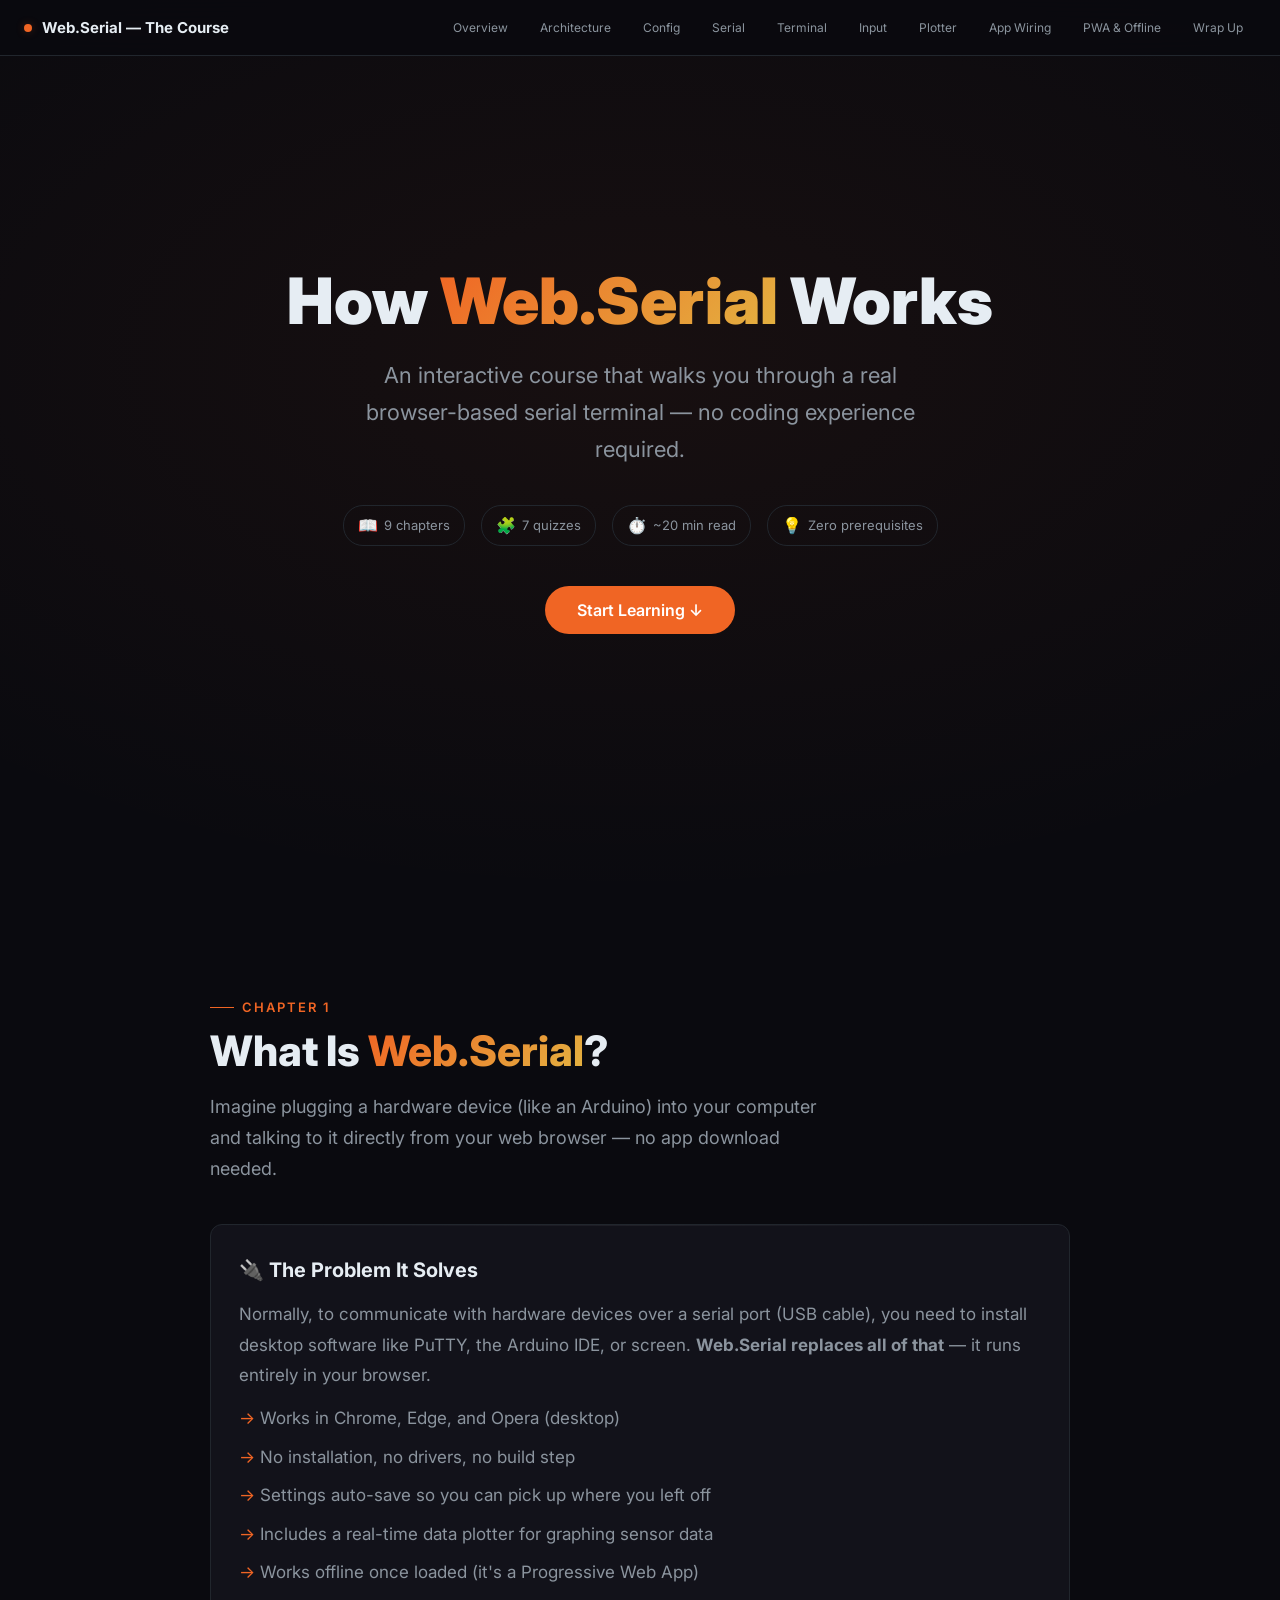
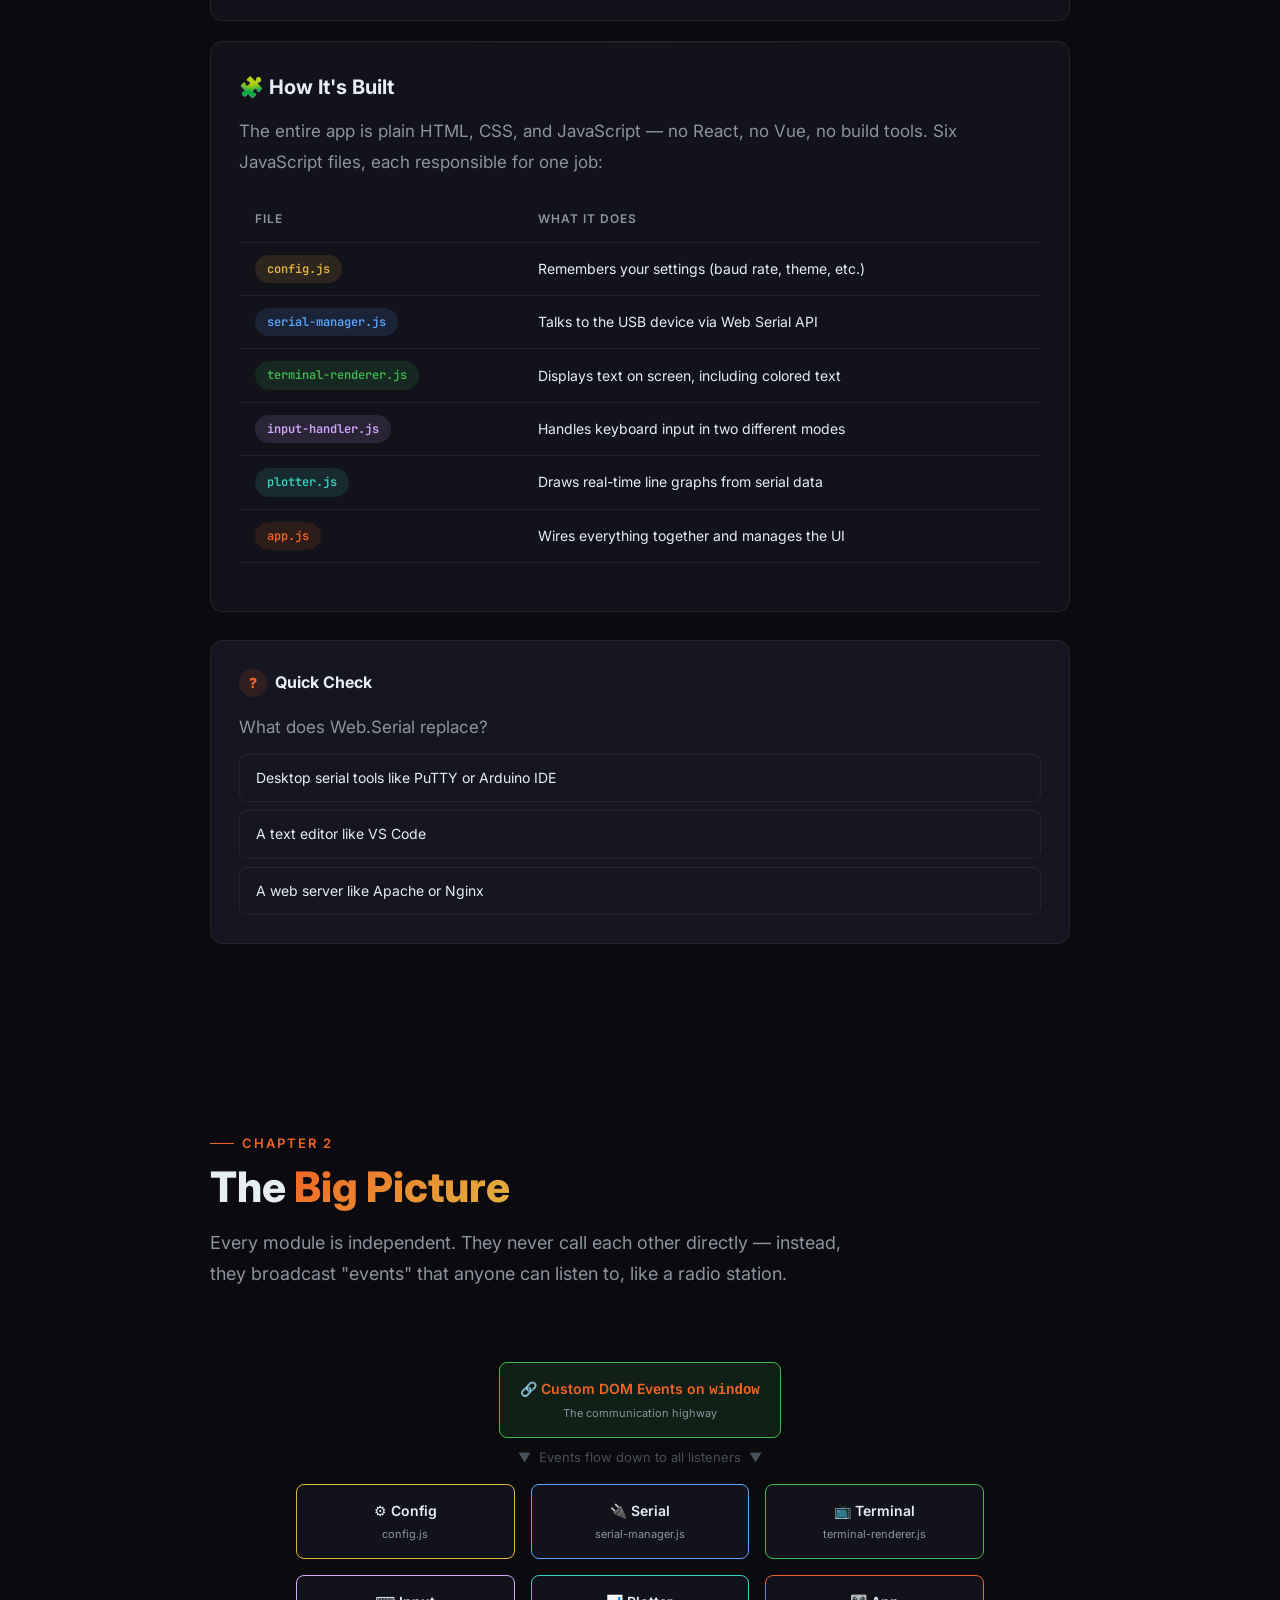
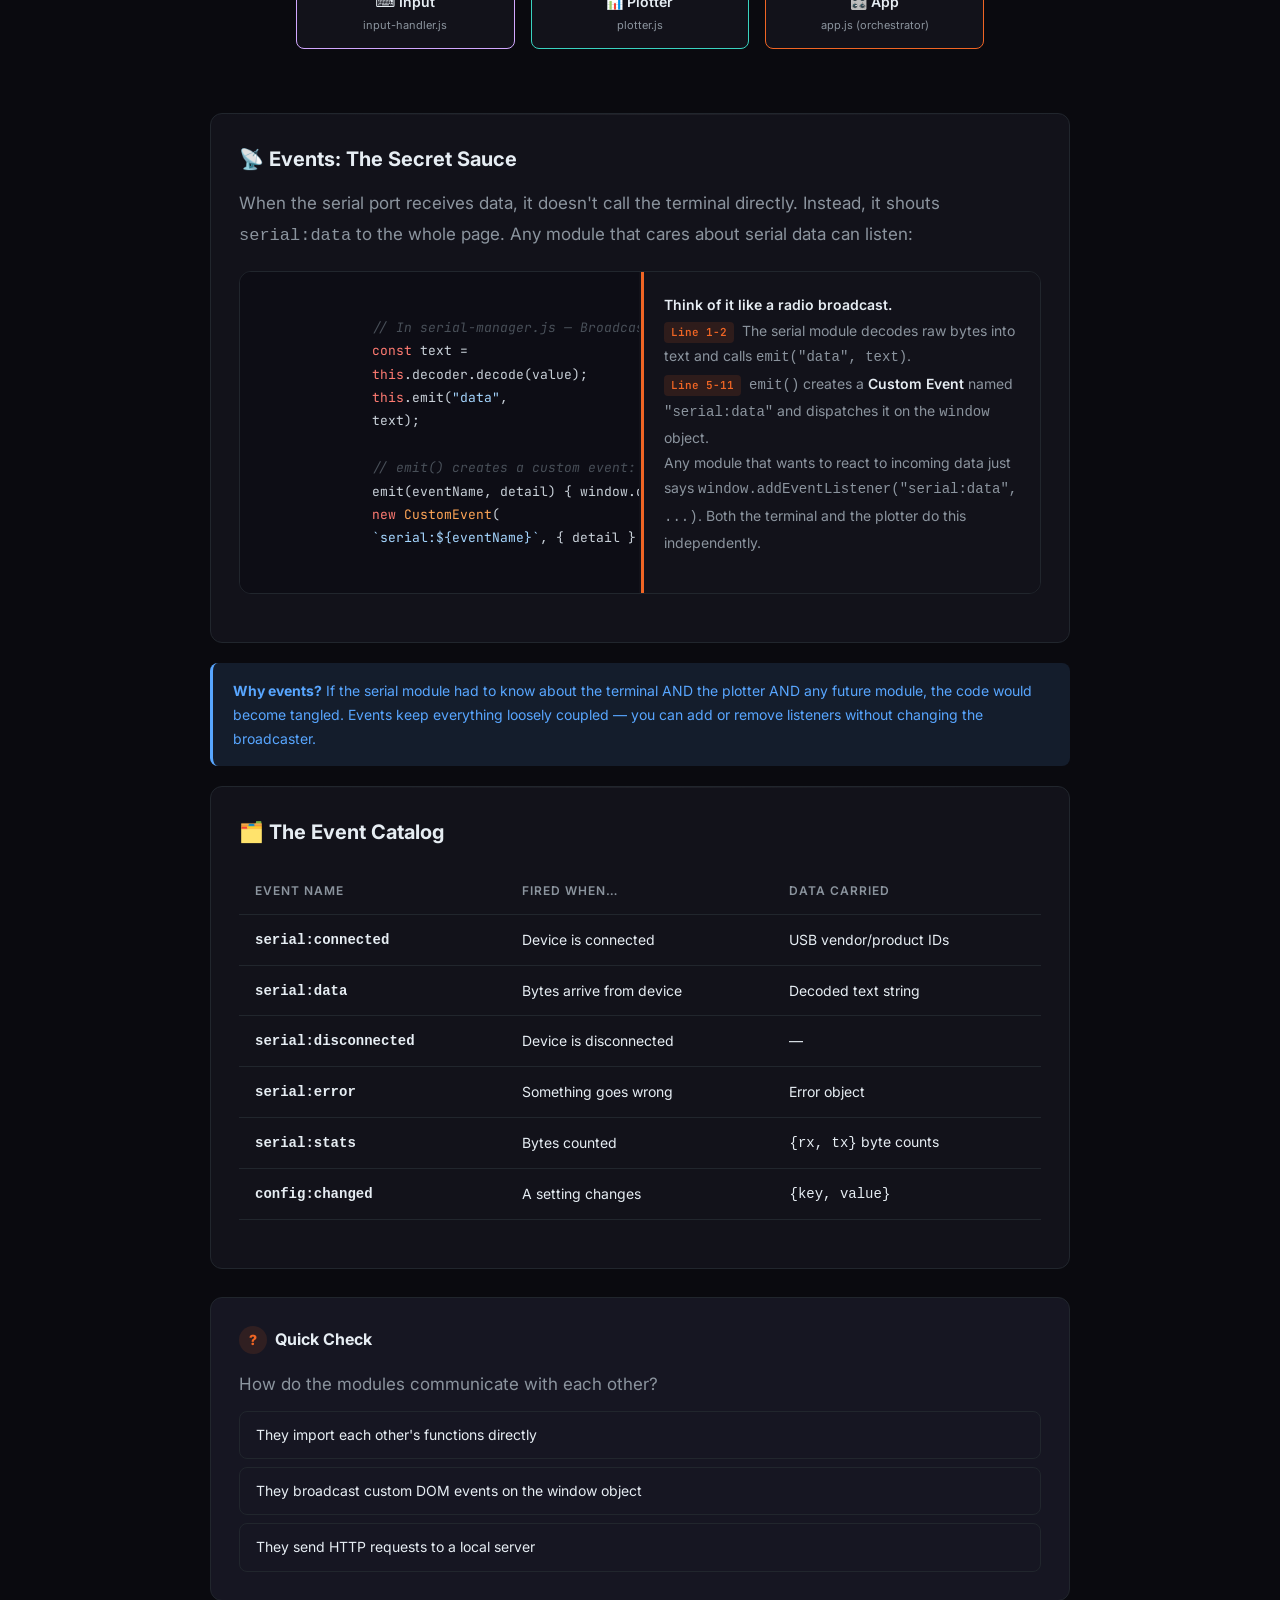
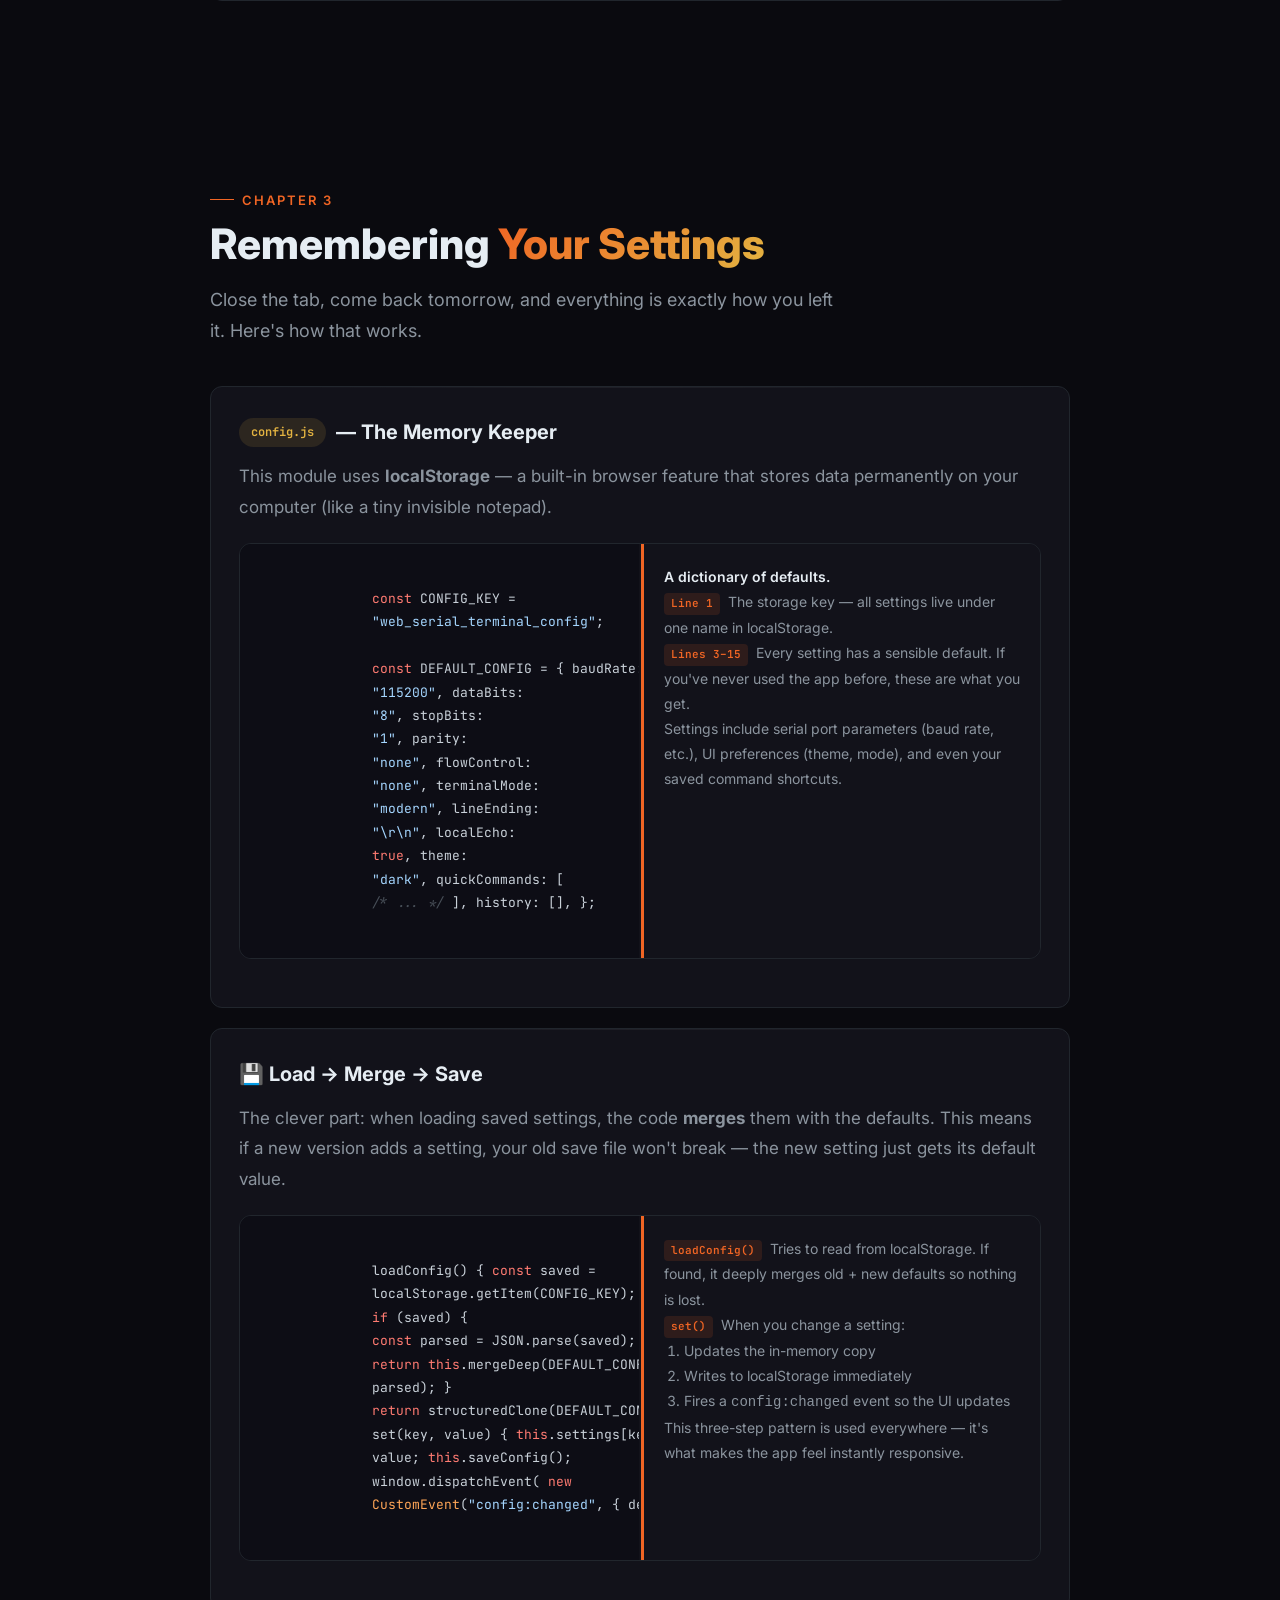
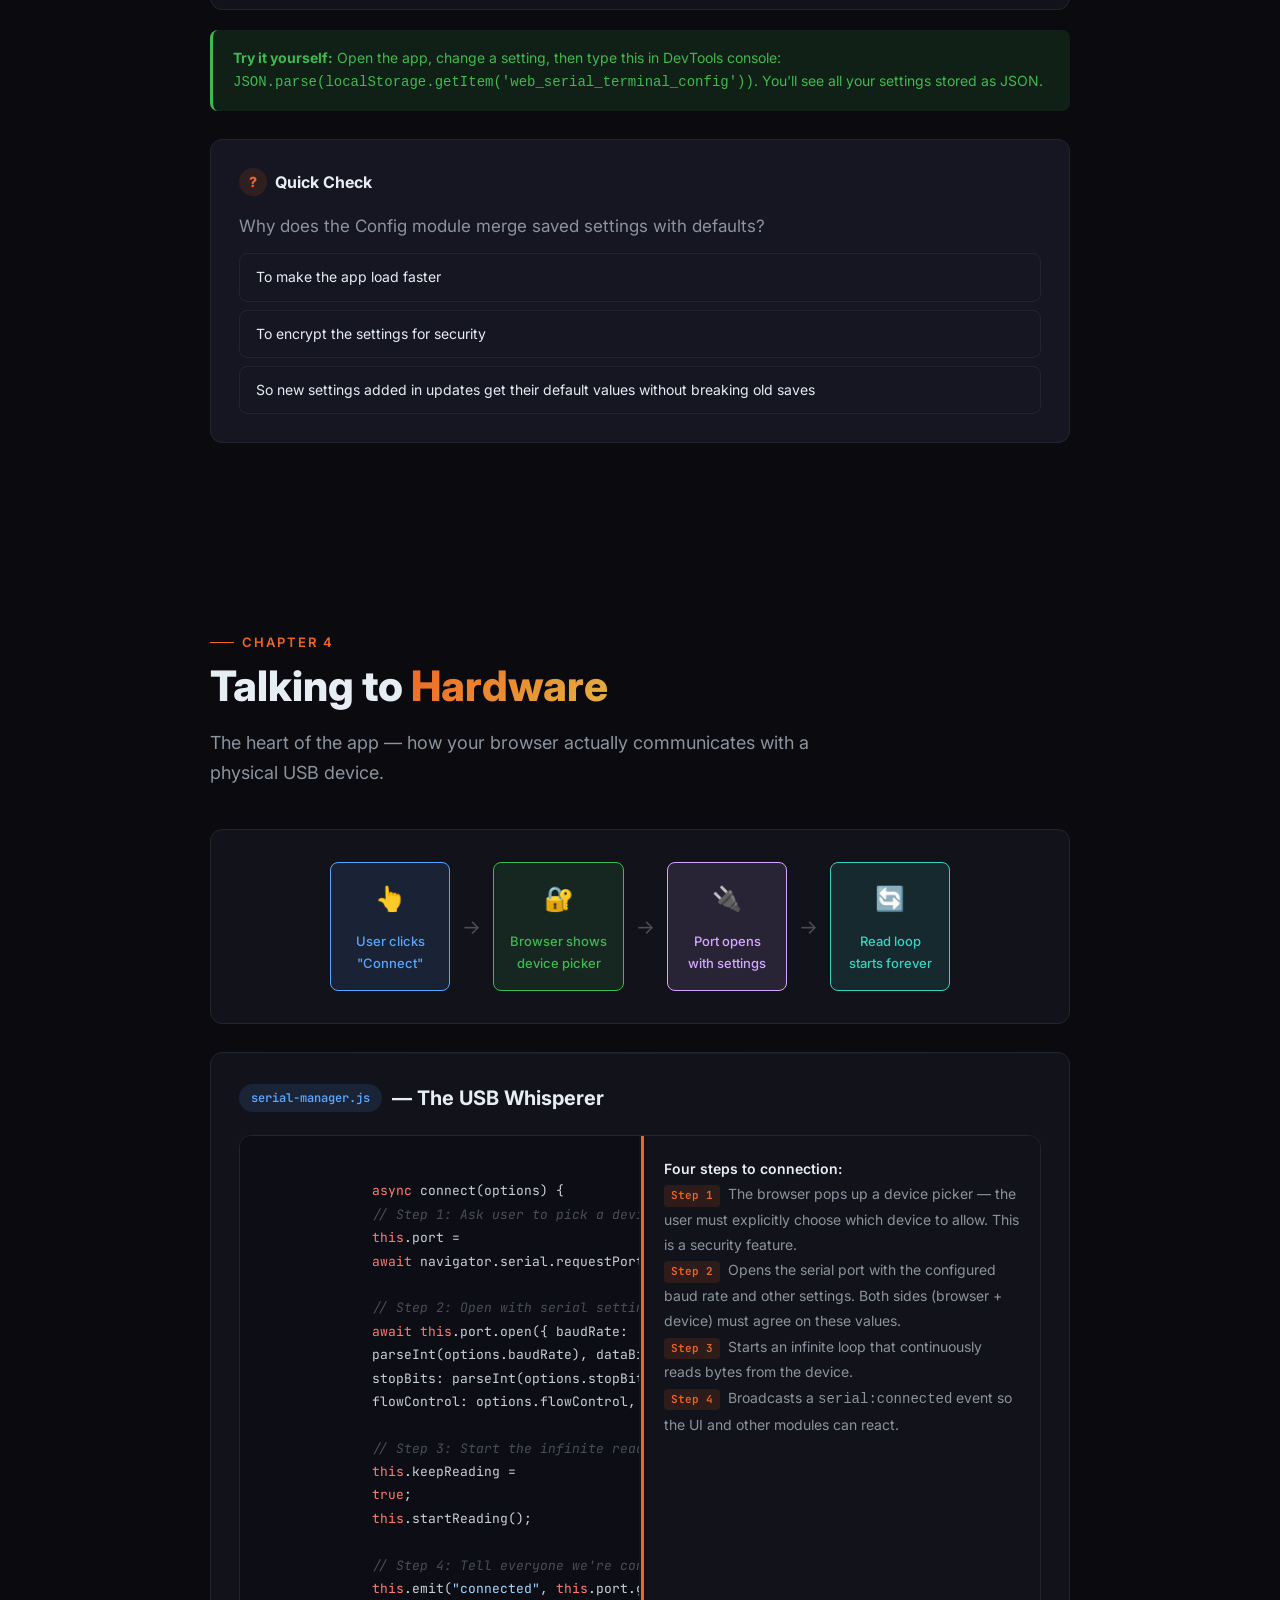
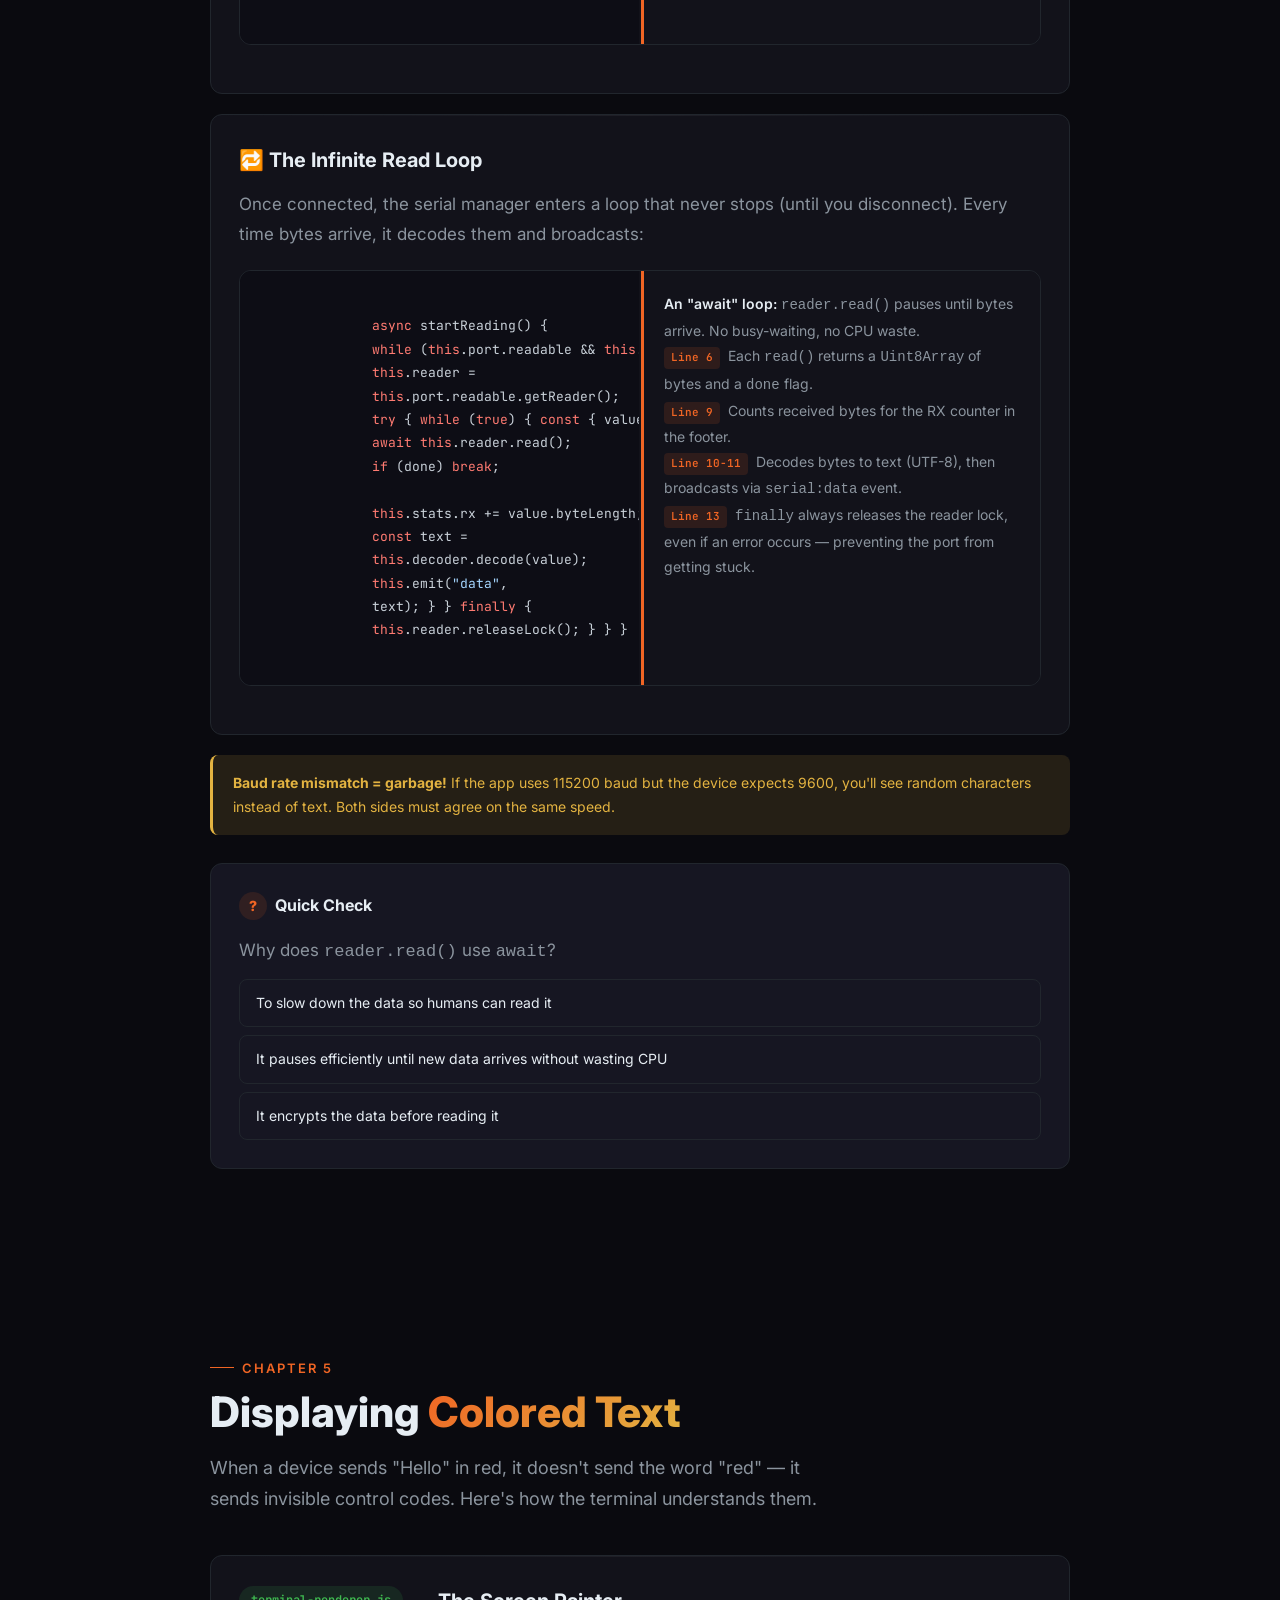
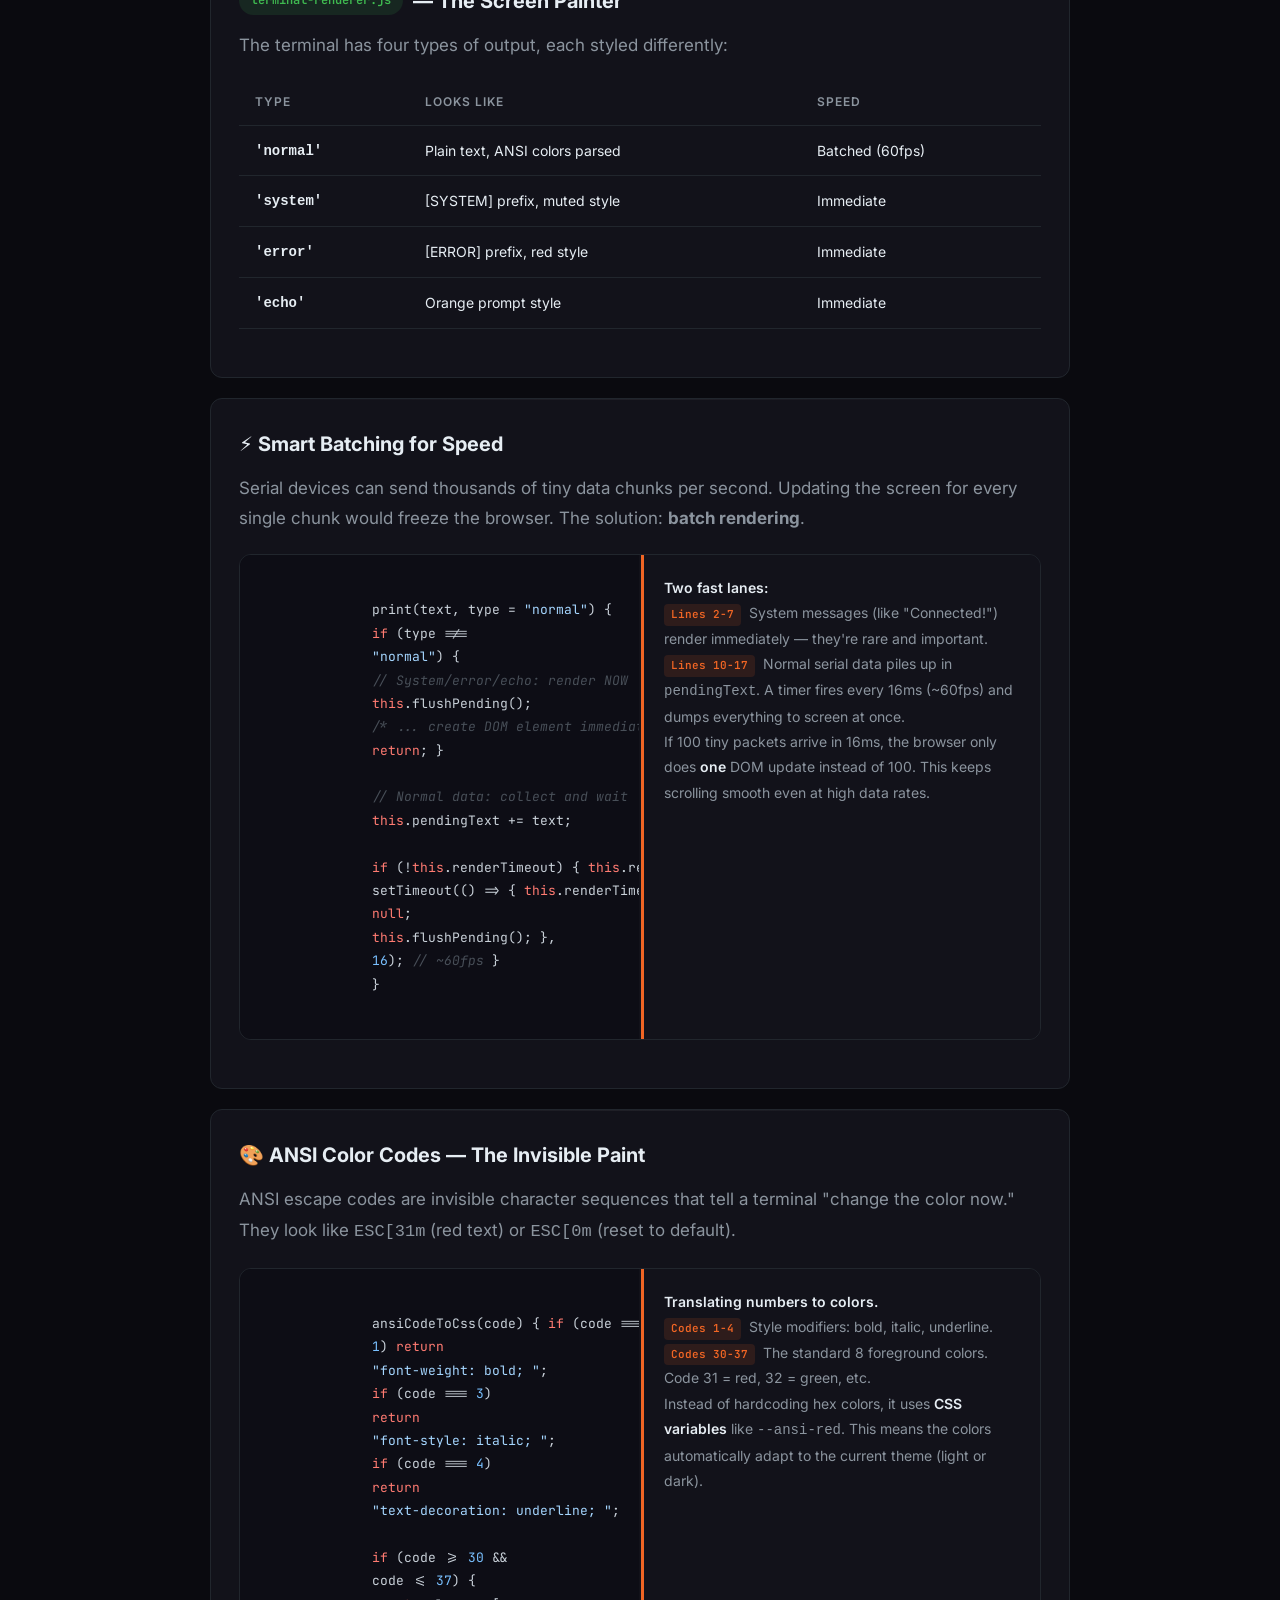
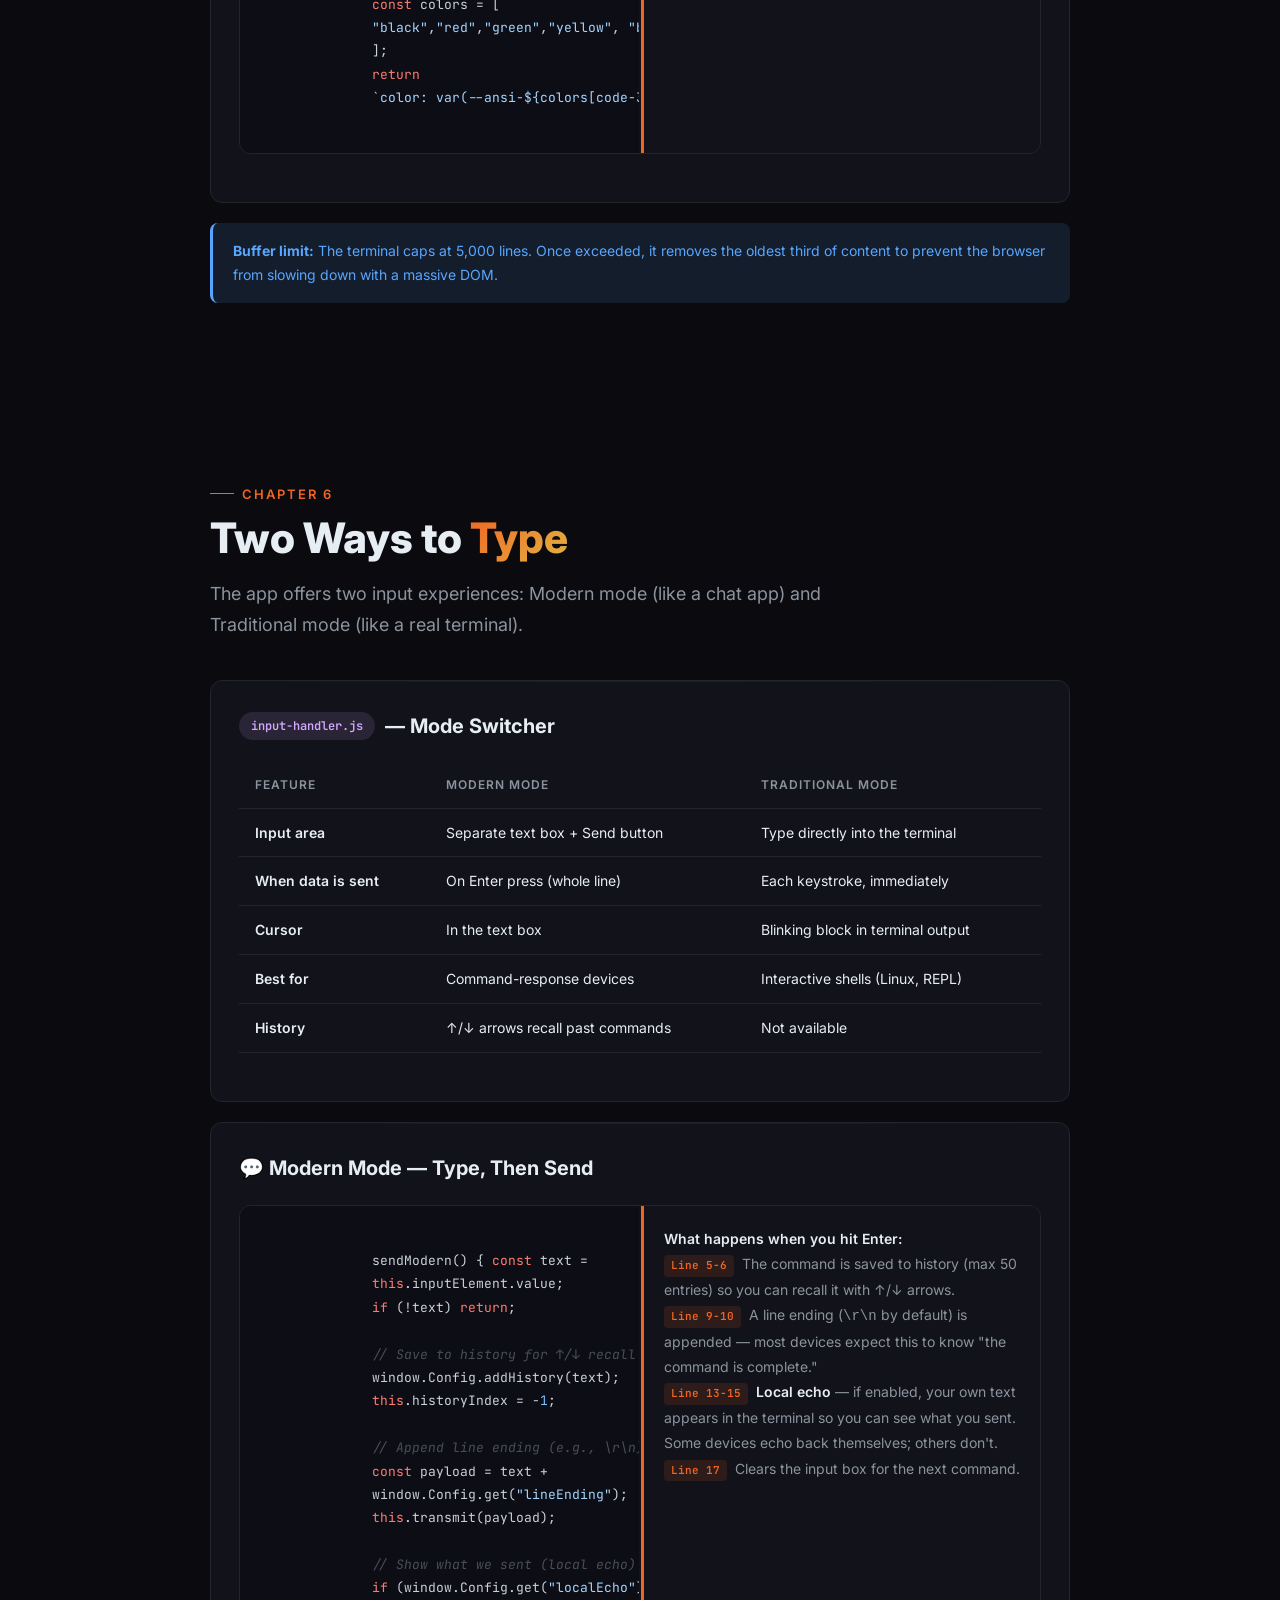
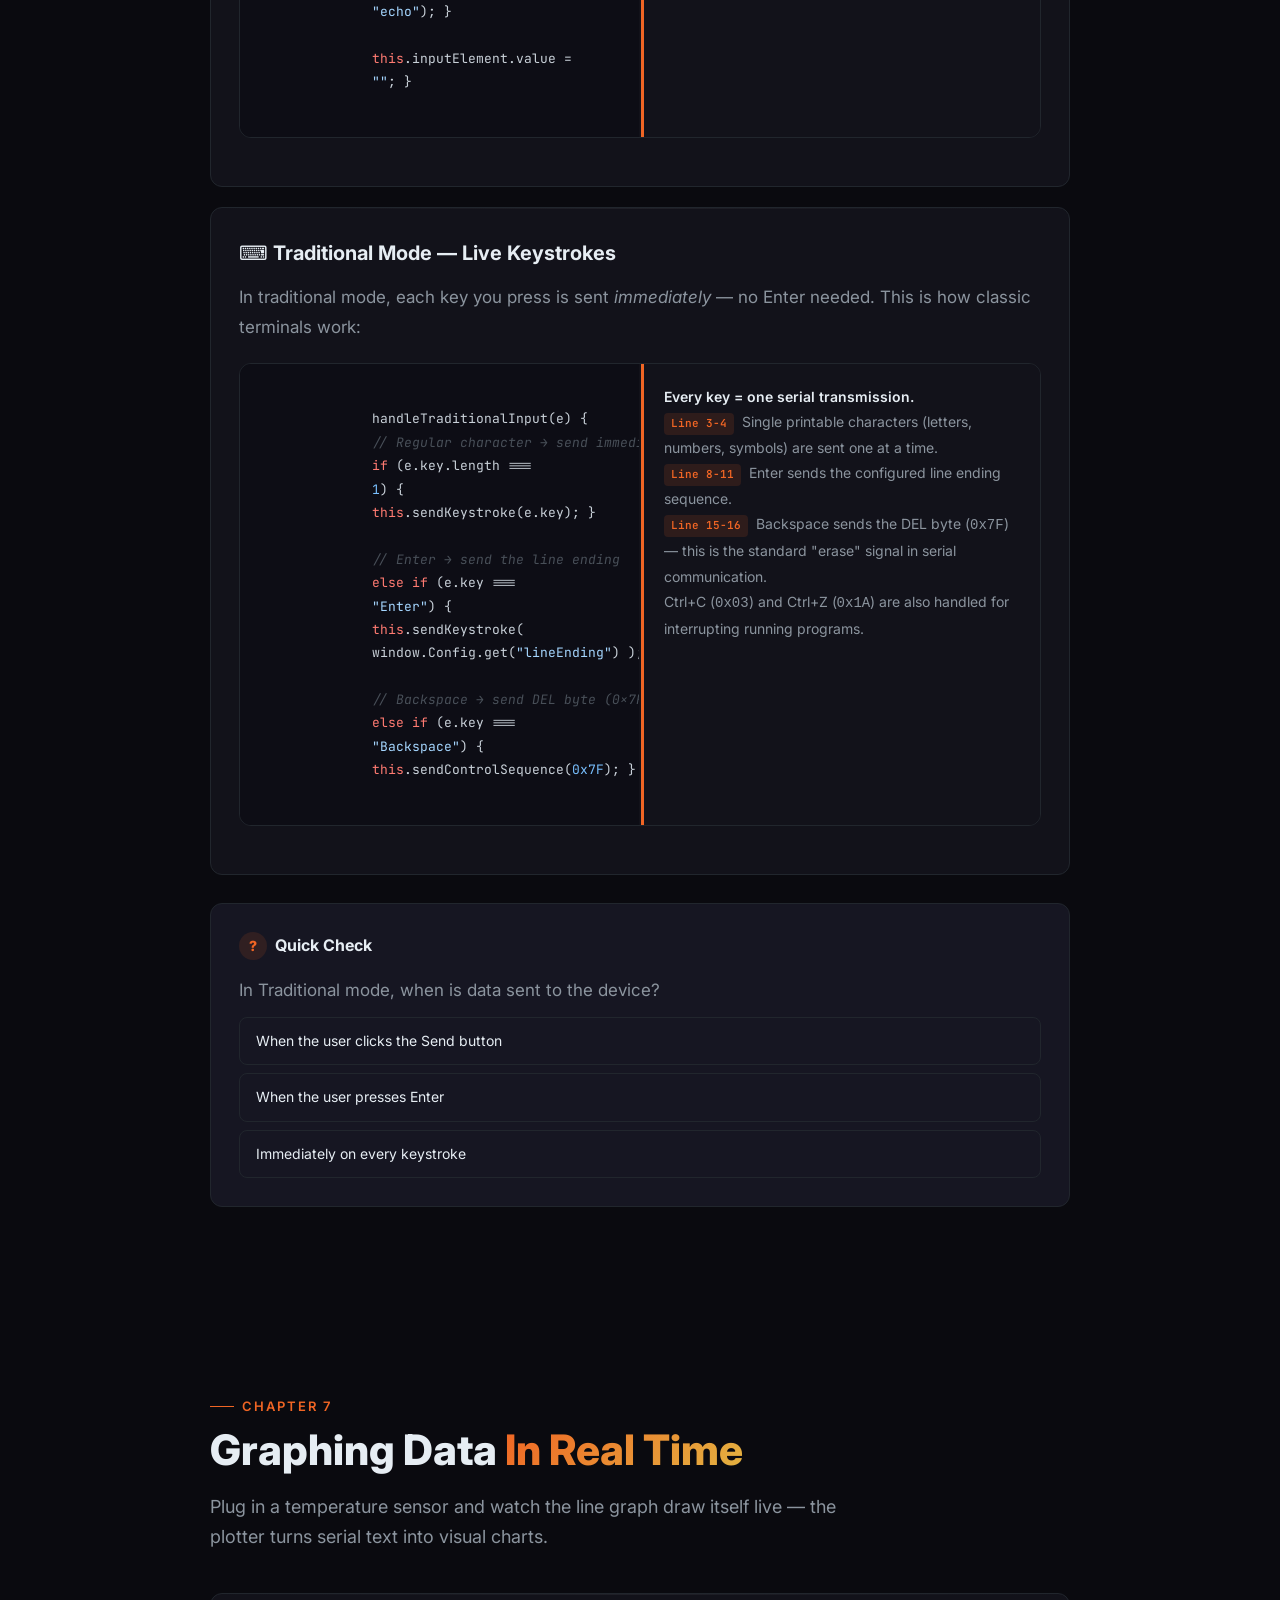
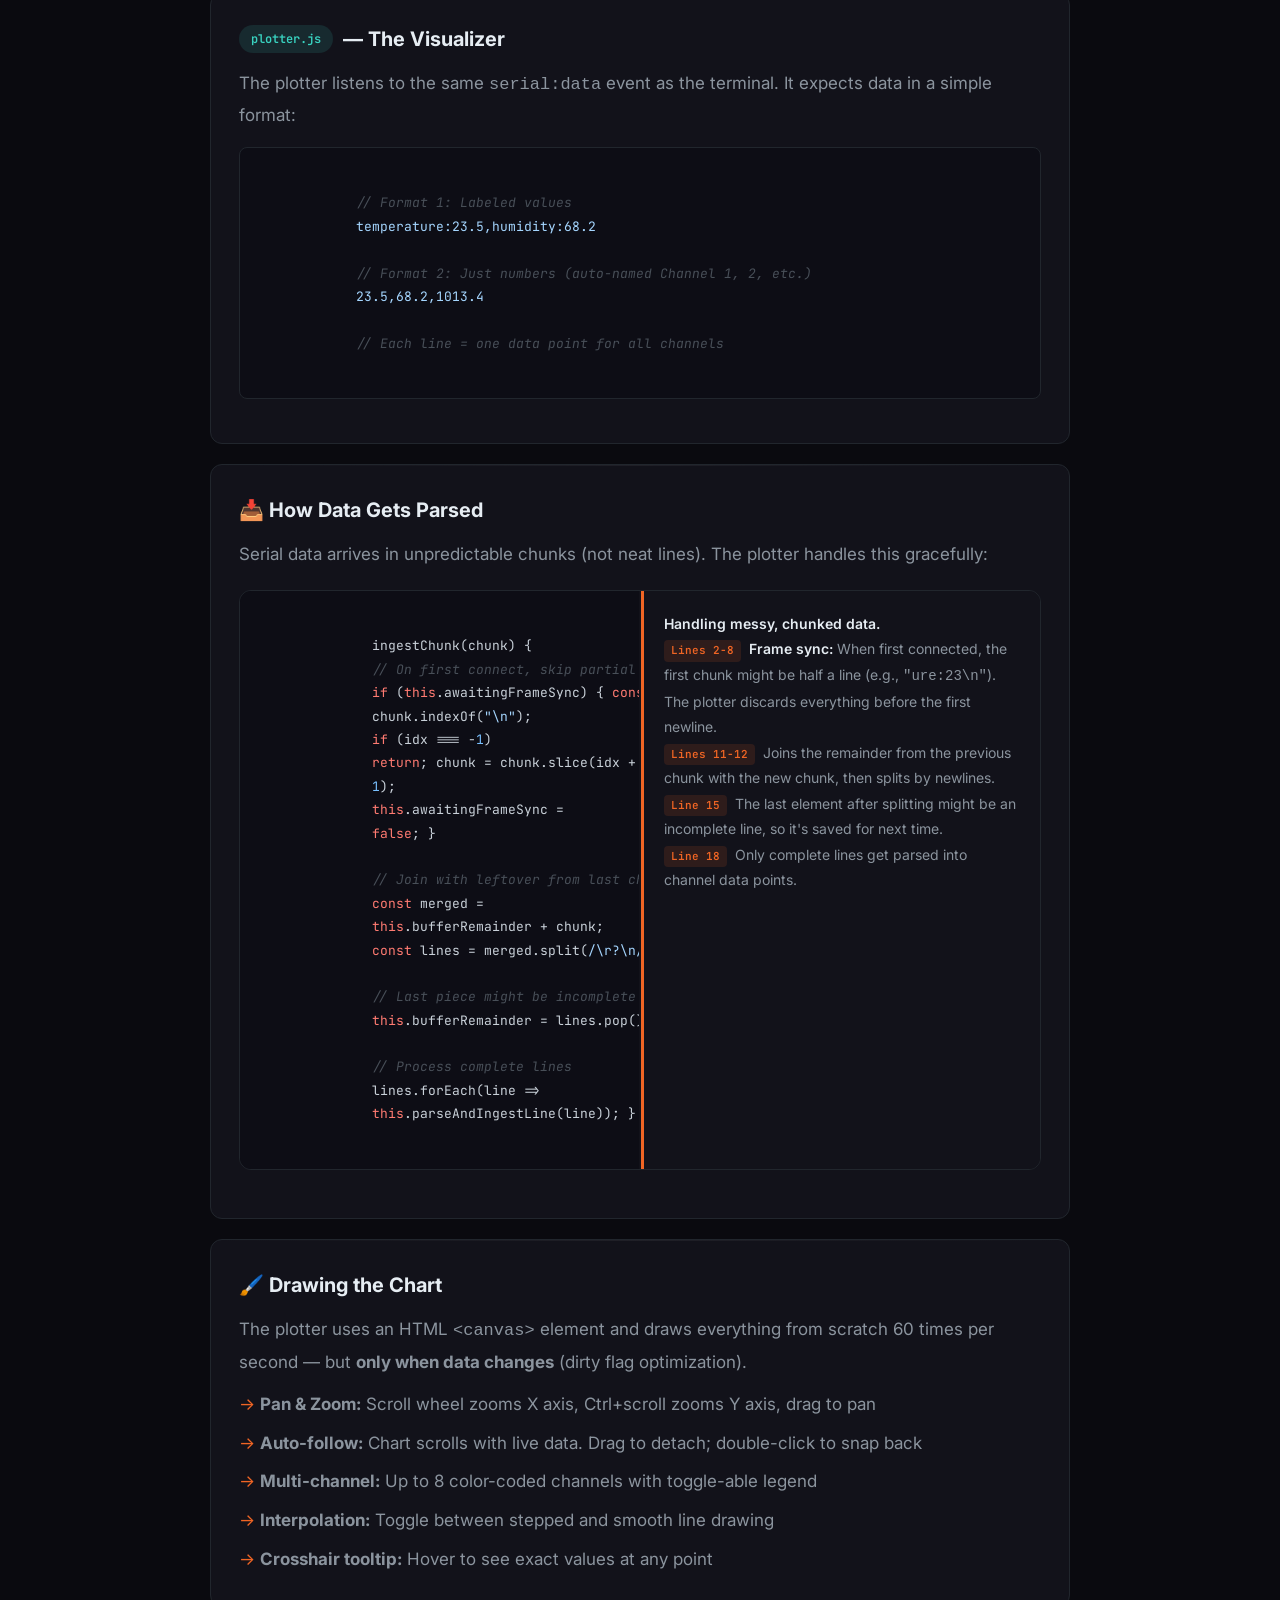
==== commit 09cab82d: "refactor: rename Web Serial Terminal to Web.Serial across documentation and codebase - Updated refer" ====
--- a/course.html
+++ b/course.html
@@ -1,1411 +1,2410 @@
-<!DOCTYPE html>
+<!doctype html>
 <html lang="en">
-<head>
-<meta charset="UTF-8">
-<meta name="viewport" content="width=device-width, initial-scale=1.0">
-<title>How Web Serial Terminal Works — Interactive Course</title>
-<style>
-/* ======================================
+  <head>
+    <meta charset="UTF-8" />
+    <meta name="viewport" content="width=device-width, initial-scale=1.0" />
+    <title>How Web.Serial Works — Interactive Course</title>
+    <style>
+      /* ======================================
    FOUNDATIONS
    ====================================== */
-*,*::before,*::after{box-sizing:border-box;margin:0;padding:0}
-
-:root{
-  --bg:#0a0a0f;
-  --bg-card:#12121a;
-  --bg-code:#0d0d15;
-  --bg-quiz:#161622;
-  --accent:#f06524;
-  --accent-dim:rgba(240,101,36,.12);
-  --accent-glow:rgba(240,101,36,.25);
-  --green:#3fb950;
-  --green-dim:rgba(63,185,80,.12);
-  --blue:#58a6ff;
-  --blue-dim:rgba(88,166,255,.12);
-  --purple:#d2a8ff;
-  --purple-dim:rgba(210,168,255,.12);
-  --cyan:#39d2c0;
-  --cyan-dim:rgba(57,210,192,.12);
-  --yellow:#e3b341;
-  --yellow-dim:rgba(227,179,65,.12);
-  --pink:#f778ba;
-  --pink-dim:rgba(247,120,186,.12);
-  --red:#f85149;
-  --red-dim:rgba(248,81,73,.12);
-  --text:#e6edf3;
-  --text-muted:#8b949e;
-  --text-dim:#484f58;
-  --border:#21262d;
-  --border-subtle:#161b22;
-  --font-sans:'Inter',system-ui,-apple-system,sans-serif;
-  --font-mono:'JetBrains Mono','Fira Code','Cascadia Code',monospace;
-  --section-gap:0;
-  --max-w:860px;
-  --radius:12px;
-  --radius-sm:8px;
-}
-
-html{scroll-behavior:smooth;scrollbar-color:var(--border) var(--bg)}
-body{
-  font-family:var(--font-sans);
-  background:var(--bg);
-  color:var(--text);
-  line-height:1.7;
-  font-size:17px;
-  overflow-x:hidden;
-}
-
-::selection{background:var(--accent);color:#fff}
-
-a{color:var(--accent);text-decoration:none}
-a:hover{text-decoration:underline}
-
-/* ======================================
+      *,
+      *::before,
+      *::after {
+        box-sizing: border-box;
+        margin: 0;
+        padding: 0;
+      }
+
+      :root {
+        --bg: #0a0a0f;
+        --bg-card: #12121a;
+        --bg-code: #0d0d15;
+        --bg-quiz: #161622;
+        --accent: #f06524;
+        --accent-dim: rgba(240, 101, 36, 0.12);
+        --accent-glow: rgba(240, 101, 36, 0.25);
+        --green: #3fb950;
+        --green-dim: rgba(63, 185, 80, 0.12);
+        --blue: #58a6ff;
+        --blue-dim: rgba(88, 166, 255, 0.12);
+        --purple: #d2a8ff;
+        --purple-dim: rgba(210, 168, 255, 0.12);
+        --cyan: #39d2c0;
+        --cyan-dim: rgba(57, 210, 192, 0.12);
+        --yellow: #e3b341;
+        --yellow-dim: rgba(227, 179, 65, 0.12);
+        --pink: #f778ba;
+        --pink-dim: rgba(247, 120, 186, 0.12);
+        --red: #f85149;
+        --red-dim: rgba(248, 81, 73, 0.12);
+        --text: #e6edf3;
+        --text-muted: #8b949e;
+        --text-dim: #484f58;
+        --border: #21262d;
+        --border-subtle: #161b22;
+        --font-sans: "Inter", system-ui, -apple-system, sans-serif;
+        --font-mono: "JetBrains Mono", "Fira Code", "Cascadia Code", monospace;
+        --section-gap: 0;
+        --max-w: 860px;
+        --radius: 12px;
+        --radius-sm: 8px;
+      }
+
+      html {
+        scroll-behavior: smooth;
+        scrollbar-color: var(--border) var(--bg);
+      }
+      body {
+        font-family: var(--font-sans);
+        background: var(--bg);
+        color: var(--text);
+        line-height: 1.7;
+        font-size: 17px;
+        overflow-x: hidden;
+      }
+
+      ::selection {
+        background: var(--accent);
+        color: #fff;
+      }
+
+      a {
+        color: var(--accent);
+        text-decoration: none;
+      }
+      a:hover {
+        text-decoration: underline;
+      }
+
+      /* ======================================
    NAV BAR
    ====================================== */
-.nav{
-  position:fixed;top:0;left:0;right:0;z-index:100;
-  background:rgba(10,10,15,.92);
-  backdrop-filter:blur(20px);
-  border-bottom:1px solid var(--border);
-  padding:0 24px;
-  height:56px;
-  display:flex;align-items:center;justify-content:space-between;
-}
-.nav-brand{font-weight:700;font-size:15px;color:var(--text);display:flex;align-items:center;gap:10px}
-.nav-brand .dot{width:8px;height:8px;border-radius:50%;background:var(--accent);box-shadow:0 0 8px var(--accent-glow)}
-.nav-progress{position:absolute;bottom:0;left:0;height:2px;background:linear-gradient(90deg,var(--accent),var(--yellow));transition:width .3s ease;width:0}
-.nav-links{display:flex;gap:6px;overflow-x:auto;scrollbar-width:none}
-.nav-links::-webkit-scrollbar{display:none}
-.nav-link{
-  font-size:12px;padding:6px 12px;border-radius:20px;
-  color:var(--text-muted);white-space:nowrap;cursor:pointer;
-  border:1px solid transparent;transition:all .2s;
-  background:transparent;font-family:var(--font-sans);
-}
-.nav-link:hover{color:var(--text);border-color:var(--border)}
-.nav-link.active{color:var(--accent);border-color:var(--accent);background:var(--accent-dim)}
-
-/* ======================================
+      .nav {
+        position: fixed;
+        top: 0;
+        left: 0;
+        right: 0;
+        z-index: 100;
+        background: rgba(10, 10, 15, 0.92);
+        backdrop-filter: blur(20px);
+        border-bottom: 1px solid var(--border);
+        padding: 0 24px;
+        height: 56px;
+        display: flex;
+        align-items: center;
+        justify-content: space-between;
+      }
+      .nav-brand {
+        font-weight: 700;
+        font-size: 15px;
+        color: var(--text);
+        display: flex;
+        align-items: center;
+        gap: 10px;
+      }
+      .nav-brand .dot {
+        width: 8px;
+        height: 8px;
+        border-radius: 50%;
+        background: var(--accent);
+        box-shadow: 0 0 8px var(--accent-glow);
+      }
+      .nav-progress {
+        position: absolute;
+        bottom: 0;
+        left: 0;
+        height: 2px;
+        background: linear-gradient(90deg, var(--accent), var(--yellow));
+        transition: width 0.3s ease;
+        width: 0;
+      }
+      .nav-links {
+        display: flex;
+        gap: 6px;
+        overflow-x: auto;
+        scrollbar-width: none;
+      }
+      .nav-links::-webkit-scrollbar {
+        display: none;
+      }
+      .nav-link {
+        font-size: 12px;
+        padding: 6px 12px;
+        border-radius: 20px;
+        color: var(--text-muted);
+        white-space: nowrap;
+        cursor: pointer;
+        border: 1px solid transparent;
+        transition: all 0.2s;
+        background: transparent;
+        font-family: var(--font-sans);
+      }
+      .nav-link:hover {
+        color: var(--text);
+        border-color: var(--border);
+      }
+      .nav-link.active {
+        color: var(--accent);
+        border-color: var(--accent);
+        background: var(--accent-dim);
+      }
+
+      /* ======================================
    SECTIONS
    ====================================== */
-.section{
-  min-height:100vh;
-  padding:96px 24px 64px;
-  display:flex;flex-direction:column;align-items:center;
-  position:relative;
-  opacity:0;transform:translateY(40px);
-  transition:opacity .7s ease,transform .7s ease;
-}
-.section.visible{opacity:1;transform:translateY(0)}
-.section-inner{width:100%;max-width:var(--max-w)}
-.section-number{
-  font-size:13px;font-weight:600;letter-spacing:2px;text-transform:uppercase;
-  color:var(--accent);margin-bottom:8px;
-  display:flex;align-items:center;gap:8px;
-}
-.section-number::before{content:'';width:24px;height:1px;background:var(--accent)}
-.section h2{font-size:clamp(28px,5vw,42px);font-weight:800;margin-bottom:16px;line-height:1.2}
-.section h2 .highlight{
-  background:linear-gradient(135deg,var(--accent),var(--yellow));
-  -webkit-background-clip:text;-webkit-text-fill-color:transparent;
-  background-clip:text;
-}
-.section .subtitle{font-size:18px;color:var(--text-muted);max-width:640px;margin-bottom:40px}
-
-/* ======================================
+      .section {
+        min-height: 100vh;
+        padding: 96px 24px 64px;
+        display: flex;
+        flex-direction: column;
+        align-items: center;
+        position: relative;
+        opacity: 0;
+        transform: translateY(40px);
+        transition:
+          opacity 0.7s ease,
+          transform 0.7s ease;
+      }
+      .section.visible {
+        opacity: 1;
+        transform: translateY(0);
+      }
+      .section-inner {
+        width: 100%;
+        max-width: var(--max-w);
+      }
+      .section-number {
+        font-size: 13px;
+        font-weight: 600;
+        letter-spacing: 2px;
+        text-transform: uppercase;
+        color: var(--accent);
+        margin-bottom: 8px;
+        display: flex;
+        align-items: center;
+        gap: 8px;
+      }
+      .section-number::before {
+        content: "";
+        width: 24px;
+        height: 1px;
+        background: var(--accent);
+      }
+      .section h2 {
+        font-size: clamp(28px, 5vw, 42px);
+        font-weight: 800;
+        margin-bottom: 16px;
+        line-height: 1.2;
+      }
+      .section h2 .highlight {
+        background: linear-gradient(135deg, var(--accent), var(--yellow));
+        -webkit-background-clip: text;
+        -webkit-text-fill-color: transparent;
+        background-clip: text;
+      }
+      .section .subtitle {
+        font-size: 18px;
+        color: var(--text-muted);
+        max-width: 640px;
+        margin-bottom: 40px;
+      }
+
+      /* ======================================
    HERO
    ====================================== */
-.hero{
-  min-height:100vh;display:flex;align-items:center;justify-content:center;
-  text-align:center;padding:24px;
-  background:radial-gradient(ellipse 80% 60% at 50% 40%,rgba(240,101,36,.06),transparent);
-}
-.hero h1{font-size:clamp(36px,7vw,64px);font-weight:900;margin-bottom:20px;line-height:1.1}
-.hero h1 .accent{
-  background:linear-gradient(135deg,var(--accent),var(--yellow));
-  -webkit-background-clip:text;-webkit-text-fill-color:transparent;
-  background-clip:text;
-}
-.hero .tagline{font-size:clamp(16px,2.5vw,22px);color:var(--text-muted);max-width:600px;margin:0 auto 36px}
-.hero-meta{display:flex;gap:16px;justify-content:center;flex-wrap:wrap;margin-bottom:40px}
-.hero-badge{
-  font-size:13px;padding:6px 14px;border-radius:20px;
-  border:1px solid var(--border);color:var(--text-muted);
-  display:flex;align-items:center;gap:6px;
-}
-.hero-badge .emoji{font-size:16px}
-.start-btn{
-  display:inline-flex;align-items:center;gap:8px;
-  padding:14px 32px;border-radius:30px;
-  background:var(--accent);color:#fff;
-  font-size:16px;font-weight:600;
-  border:none;cursor:pointer;
-  transition:all .2s;
-  font-family:var(--font-sans);
-}
-.start-btn:hover{transform:translateY(-2px);box-shadow:0 8px 32px var(--accent-glow)}
-
-/* ======================================
+      .hero {
+        min-height: 100vh;
+        display: flex;
+        align-items: center;
+        justify-content: center;
+        text-align: center;
+        padding: 24px;
+        background: radial-gradient(
+          ellipse 80% 60% at 50% 40%,
+          rgba(240, 101, 36, 0.06),
+          transparent
+        );
+      }
+      .hero h1 {
+        font-size: clamp(36px, 7vw, 64px);
+        font-weight: 900;
+        margin-bottom: 20px;
+        line-height: 1.1;
+      }
+      .hero h1 .accent {
+        background: linear-gradient(135deg, var(--accent), var(--yellow));
+        -webkit-background-clip: text;
+        -webkit-text-fill-color: transparent;
+        background-clip: text;
+      }
+      .hero .tagline {
+        font-size: clamp(16px, 2.5vw, 22px);
+        color: var(--text-muted);
+        max-width: 600px;
+        margin: 0 auto 36px;
+      }
+      .hero-meta {
+        display: flex;
+        gap: 16px;
+        justify-content: center;
+        flex-wrap: wrap;
+        margin-bottom: 40px;
+      }
+      .hero-badge {
+        font-size: 13px;
+        padding: 6px 14px;
+        border-radius: 20px;
+        border: 1px solid var(--border);
+        color: var(--text-muted);
+        display: flex;
+        align-items: center;
+        gap: 6px;
+      }
+      .hero-badge .emoji {
+        font-size: 16px;
+      }
+      .start-btn {
+        display: inline-flex;
+        align-items: center;
+        gap: 8px;
+        padding: 14px 32px;
+        border-radius: 30px;
+        background: var(--accent);
+        color: #fff;
+        font-size: 16px;
+        font-weight: 600;
+        border: none;
+        cursor: pointer;
+        transition: all 0.2s;
+        font-family: var(--font-sans);
+      }
+      .start-btn:hover {
+        transform: translateY(-2px);
+        box-shadow: 0 8px 32px var(--accent-glow);
+      }
+
+      /* ======================================
    CARDS
    ====================================== */
-.card{
-  background:var(--bg-card);
-  border:1px solid var(--border);
-  border-radius:var(--radius);
-  padding:28px;
-  margin-bottom:20px;
-  position:relative;
-  overflow:hidden;
-}
-.card::before{
-  content:'';position:absolute;top:0;left:0;right:0;height:1px;
-  background:linear-gradient(90deg,transparent,rgba(255,255,255,.06),transparent);
-}
-.card h3{font-size:20px;font-weight:700;margin-bottom:12px;display:flex;align-items:center;gap:10px}
-.card p,.card li{color:var(--text-muted);line-height:1.8}
-.card ul{list-style:none;margin-top:8px}
-.card ul li{padding:4px 0}
-.card ul li::before{content:'→ ';color:var(--accent)}
-
-/* ======================================
+      .card {
+        background: var(--bg-card);
+        border: 1px solid var(--border);
+        border-radius: var(--radius);
+        padding: 28px;
+        margin-bottom: 20px;
+        position: relative;
+        overflow: hidden;
+      }
+      .card::before {
+        content: "";
+        position: absolute;
+        top: 0;
+        left: 0;
+        right: 0;
+        height: 1px;
+        background: linear-gradient(
+          90deg,
+          transparent,
+          rgba(255, 255, 255, 0.06),
+          transparent
+        );
+      }
+      .card h3 {
+        font-size: 20px;
+        font-weight: 700;
+        margin-bottom: 12px;
+        display: flex;
+        align-items: center;
+        gap: 10px;
+      }
+      .card p,
+      .card li {
+        color: var(--text-muted);
+        line-height: 1.8;
+      }
+      .card ul {
+        list-style: none;
+        margin-top: 8px;
+      }
+      .card ul li {
+        padding: 4px 0;
+      }
+      .card ul li::before {
+        content: "→ ";
+        color: var(--accent);
+      }
+
+      /* ======================================
    CODE BLOCKS with side-by-side
    ====================================== */
-.code-explain{
-  display:grid;
-  grid-template-columns:1fr 1fr;
-  gap:2px;
-  border-radius:var(--radius);
-  overflow:hidden;
-  margin:20px 0;
-  border:1px solid var(--border);
-}
-@media(max-width:768px){.code-explain{grid-template-columns:1fr}}
-.code-explain .code-side{
-  background:var(--bg-code);
-  padding:20px;
-  font-family:var(--font-mono);
-  font-size:13px;
-  line-height:1.8;
-  overflow-x:auto;
-  white-space:pre;
-  color:#c9d1d9;
-}
-.code-explain .explain-side{
-  background:var(--bg-card);
-  padding:20px;
-  font-size:14px;
-  line-height:1.8;
-  color:var(--text-muted);
-  border-left:3px solid var(--accent);
-}
-.explain-side strong{color:var(--text);font-weight:600}
-.explain-side .line-ref{
-  display:inline-block;
-  font-size:11px;font-weight:600;
-  background:var(--accent-dim);
-  color:var(--accent);
-  padding:1px 7px;border-radius:4px;
-  margin-right:4px;font-family:var(--font-mono);
-}
-
-/* simple code block (no side by side) */
-.code-block{
-  background:var(--bg-code);
-  border:1px solid var(--border);
-  border-radius:var(--radius-sm);
-  padding:20px;
-  font-family:var(--font-mono);
-  font-size:13px;line-height:1.8;
-  overflow-x:auto;white-space:pre;
-  color:#c9d1d9;
-  margin:16px 0;
-}
-
-/* syntax highlighting helpers */
-.kw{color:#ff7b72} /* keyword */
-.fn{color:#d2a8ff} /* function */
-.str{color:#a5d6ff} /* string */
-.cmt{color:#484f58;font-style:italic} /* comment */
-.num{color:#79c0ff} /* number */
-.cls{color:#ffa657} /* class/type */
-.prop{color:#7ee787} /* property/field */
-.op{color:#ff7b72} /* operator */
-
-/* ======================================
+      .code-explain {
+        display: grid;
+        grid-template-columns: 1fr 1fr;
+        gap: 2px;
+        border-radius: var(--radius);
+        overflow: hidden;
+        margin: 20px 0;
+        border: 1px solid var(--border);
+      }
+      @media (max-width: 768px) {
+        .code-explain {
+          grid-template-columns: 1fr;
+        }
+      }
+      .code-explain .code-side {
+        background: var(--bg-code);
+        padding: 20px;
+        font-family: var(--font-mono);
+        font-size: 13px;
+        line-height: 1.8;
+        overflow-x: auto;
+        white-space: pre;
+        color: #c9d1d9;
+      }
+      .code-explain .explain-side {
+        background: var(--bg-card);
+        padding: 20px;
+        font-size: 14px;
+        line-height: 1.8;
+        color: var(--text-muted);
+        border-left: 3px solid var(--accent);
+      }
+      .explain-side strong {
+        color: var(--text);
+        font-weight: 600;
+      }
+      .explain-side .line-ref {
+        display: inline-block;
+        font-size: 11px;
+        font-weight: 600;
+        background: var(--accent-dim);
+        color: var(--accent);
+        padding: 1px 7px;
+        border-radius: 4px;
+        margin-right: 4px;
+        font-family: var(--font-mono);
+      }
+
+      /* simple code block (no side by side) */
+      .code-block {
+        background: var(--bg-code);
+        border: 1px solid var(--border);
+        border-radius: var(--radius-sm);
+        padding: 20px;
+        font-family: var(--font-mono);
+        font-size: 13px;
+        line-height: 1.8;
+        overflow-x: auto;
+        white-space: pre;
+        color: #c9d1d9;
+        margin: 16px 0;
+      }
+
+      /* syntax highlighting helpers */
+      .kw {
+        color: #ff7b72;
+      } /* keyword */
+      .fn {
+        color: #d2a8ff;
+      } /* function */
+      .str {
+        color: #a5d6ff;
+      } /* string */
+      .cmt {
+        color: #484f58;
+        font-style: italic;
+      } /* comment */
+      .num {
+        color: #79c0ff;
+      } /* number */
+      .cls {
+        color: #ffa657;
+      } /* class/type */
+      .prop {
+        color: #7ee787;
+      } /* property/field */
+      .op {
+        color: #ff7b72;
+      } /* operator */
+
+      /* ======================================
    ANIMATED ARCHITECTURE DIAGRAM
    ====================================== */
-.arch-diagram{
-  position:relative;
-  width:100%;
-  max-width:720px;
-  margin:32px auto;
-  padding:32px 16px;
-}
-.arch-box{
-  background:var(--bg-card);
-  border:1px solid var(--border);
-  border-radius:var(--radius-sm);
-  padding:14px 20px;
-  text-align:center;
-  font-weight:600;
-  font-size:14px;
-  position:relative;
-  z-index:2;
-  transition:all .3s;
-}
-.arch-box:hover{border-color:var(--accent);transform:scale(1.04)}
-.arch-box .tag{font-size:11px;color:var(--text-muted);font-weight:400;display:block;margin-top:2px}
-
-.arch-grid{
-  display:grid;
-  grid-template-columns:repeat(3,1fr);
-  gap:16px;
-  margin-top:16px;
-}
-.arch-center{
-  grid-column:1 / -1;
-  display:flex;justify-content:center;
-  margin-bottom:8px;
-}
-.arch-center .arch-box{
-  background:var(--accent-dim);
-  border-color:var(--accent);
-  color:var(--accent);
-  min-width:200px;
-}
-.arch-events{
-  grid-column:1 / -1;
-  display:flex;justify-content:center;
-  margin:20px 0;
-}
-.arch-events .arch-box{
-  background:var(--green-dim);
-  border-color:var(--green);
-  color:var(--green);
-  min-width:280px;
-}
-
-/* event flow arrows - CSS animated */
-.event-flow{
-  display:flex;align-items:center;justify-content:center;
-  gap:8px;margin:8px 0;
-  color:var(--text-dim);font-size:13px;
-}
-.event-flow .arrow{
-  display:inline-block;
-  animation:pulse-arrow 2s ease-in-out infinite;
-}
-@keyframes pulse-arrow{
-  0%,100%{opacity:.3;transform:translateY(0)}
-  50%{opacity:1;transform:translateY(-3px)}
-}
-
-/* ======================================
+      .arch-diagram {
+        position: relative;
+        width: 100%;
+        max-width: 720px;
+        margin: 32px auto;
+        padding: 32px 16px;
+      }
+      .arch-box {
+        background: var(--bg-card);
+        border: 1px solid var(--border);
+        border-radius: var(--radius-sm);
+        padding: 14px 20px;
+        text-align: center;
+        font-weight: 600;
+        font-size: 14px;
+        position: relative;
+        z-index: 2;
+        transition: all 0.3s;
+      }
+      .arch-box:hover {
+        border-color: var(--accent);
+        transform: scale(1.04);
+      }
+      .arch-box .tag {
+        font-size: 11px;
+        color: var(--text-muted);
+        font-weight: 400;
+        display: block;
+        margin-top: 2px;
+      }
+
+      .arch-grid {
+        display: grid;
+        grid-template-columns: repeat(3, 1fr);
+        gap: 16px;
+        margin-top: 16px;
+      }
+      .arch-center {
+        grid-column: 1 / -1;
+        display: flex;
+        justify-content: center;
+        margin-bottom: 8px;
+      }
+      .arch-center .arch-box {
+        background: var(--accent-dim);
+        border-color: var(--accent);
+        color: var(--accent);
+        min-width: 200px;
+      }
+      .arch-events {
+        grid-column: 1 / -1;
+        display: flex;
+        justify-content: center;
+        margin: 20px 0;
+      }
+      .arch-events .arch-box {
+        background: var(--green-dim);
+        border-color: var(--green);
+        color: var(--green);
+        min-width: 280px;
+      }
+
+      /* event flow arrows - CSS animated */
+      .event-flow {
+        display: flex;
+        align-items: center;
+        justify-content: center;
+        gap: 8px;
+        margin: 8px 0;
+        color: var(--text-dim);
+        font-size: 13px;
+      }
+      .event-flow .arrow {
+        display: inline-block;
+        animation: pulse-arrow 2s ease-in-out infinite;
+      }
+      @keyframes pulse-arrow {
+        0%,
+        100% {
+          opacity: 0.3;
+          transform: translateY(0);
+        }
+        50% {
+          opacity: 1;
+          transform: translateY(-3px);
+        }
+      }
+
+      /* ======================================
    FLOW ANIMATION
    ====================================== */
-.flow-demo{
-  position:relative;
-  background:var(--bg-card);
-  border:1px solid var(--border);
-  border-radius:var(--radius);
-  padding:32px 24px;
-  margin:28px 0;
-  overflow:hidden;
-}
-.flow-steps{
-  display:flex;align-items:center;gap:12px;
-  flex-wrap:wrap;justify-content:center;
-}
-.flow-step{
-  display:flex;flex-direction:column;align-items:center;gap:6px;
-  padding:16px;border-radius:var(--radius-sm);
-  border:1px solid var(--border);
-  min-width:120px;text-align:center;
-  font-size:13px;font-weight:500;
-  opacity:0;
-  animation:flow-in .6s ease forwards;
-}
-.flow-step .icon{font-size:24px;margin-bottom:4px}
-.flow-step:nth-child(1){animation-delay:.1s;border-color:var(--blue);color:var(--blue);background:var(--blue-dim)}
-.flow-step:nth-child(2){animation-delay:.3s}
-.flow-step:nth-child(3){animation-delay:.5s;border-color:var(--green);color:var(--green);background:var(--green-dim)}
-.flow-step:nth-child(4){animation-delay:.7s}
-.flow-step:nth-child(5){animation-delay:.9s;border-color:var(--purple);color:var(--purple);background:var(--purple-dim)}
-.flow-step:nth-child(6){animation-delay:1.1s}
-.flow-step:nth-child(7){animation-delay:1.3s;border-color:var(--cyan);color:var(--cyan);background:var(--cyan-dim)}
-.flow-arrow{
-  font-size:20px;color:var(--text-dim);
-  opacity:0;animation:flow-in .4s ease forwards;
-}
-.flow-arrow:nth-child(2){animation-delay:.2s}
-.flow-arrow:nth-child(4){animation-delay:.6s}
-.flow-arrow:nth-child(6){animation-delay:1s}
-
-@keyframes flow-in{to{opacity:1}}
-
-/* ======================================
+      .flow-demo {
+        position: relative;
+        background: var(--bg-card);
+        border: 1px solid var(--border);
+        border-radius: var(--radius);
+        padding: 32px 24px;
+        margin: 28px 0;
+        overflow: hidden;
+      }
+      .flow-steps {
+        display: flex;
+        align-items: center;
+        gap: 12px;
+        flex-wrap: wrap;
+        justify-content: center;
+      }
+      .flow-step {
+        display: flex;
+        flex-direction: column;
+        align-items: center;
+        gap: 6px;
+        padding: 16px;
+        border-radius: var(--radius-sm);
+        border: 1px solid var(--border);
+        min-width: 120px;
+        text-align: center;
+        font-size: 13px;
+        font-weight: 500;
+        opacity: 0;
+        animation: flow-in 0.6s ease forwards;
+      }
+      .flow-step .icon {
+        font-size: 24px;
+        margin-bottom: 4px;
+      }
+      .flow-step:nth-child(1) {
+        animation-delay: 0.1s;
+        border-color: var(--blue);
+        color: var(--blue);
+        background: var(--blue-dim);
+      }
+      .flow-step:nth-child(2) {
+        animation-delay: 0.3s;
+      }
+      .flow-step:nth-child(3) {
+        animation-delay: 0.5s;
+        border-color: var(--green);
+        color: var(--green);
+        background: var(--green-dim);
+      }
+      .flow-step:nth-child(4) {
+        animation-delay: 0.7s;
+      }
+      .flow-step:nth-child(5) {
+        animation-delay: 0.9s;
+        border-color: var(--purple);
+        color: var(--purple);
+        background: var(--purple-dim);
+      }
+      .flow-step:nth-child(6) {
+        animation-delay: 1.1s;
+      }
+      .flow-step:nth-child(7) {
+        animation-delay: 1.3s;
+        border-color: var(--cyan);
+        color: var(--cyan);
+        background: var(--cyan-dim);
+      }
+      .flow-arrow {
+        font-size: 20px;
+        color: var(--text-dim);
+        opacity: 0;
+        animation: flow-in 0.4s ease forwards;
+      }
+      .flow-arrow:nth-child(2) {
+        animation-delay: 0.2s;
+      }
+      .flow-arrow:nth-child(4) {
+        animation-delay: 0.6s;
+      }
+      .flow-arrow:nth-child(6) {
+        animation-delay: 1s;
+      }
+
+      @keyframes flow-in {
+        to {
+          opacity: 1;
+        }
+      }
+
+      /* ======================================
    QUIZ
    ====================================== */
-.quiz{
-  background:var(--bg-quiz);
-  border:1px solid var(--border);
-  border-radius:var(--radius);
-  padding:28px;
-  margin:28px 0;
-}
-.quiz h4{font-size:16px;font-weight:700;margin-bottom:16px;display:flex;align-items:center;gap:8px}
-.quiz h4::before{
-  content:'?';display:inline-flex;align-items:center;justify-content:center;
-  width:28px;height:28px;border-radius:50%;
-  background:var(--accent-dim);color:var(--accent);
-  font-weight:800;font-size:14px;
-}
-.quiz-options{display:flex;flex-direction:column;gap:8px}
-.quiz-option{
-  padding:12px 16px;border-radius:var(--radius-sm);
-  border:1px solid var(--border);
-  cursor:pointer;font-size:14px;
-  transition:all .2s;
-  background:transparent;
-  text-align:left;
-  color:var(--text);
-  font-family:var(--font-sans);
-  line-height:1.6;
-}
-.quiz-option:hover{border-color:var(--accent);background:var(--accent-dim)}
-.quiz-option.correct{border-color:var(--green);background:var(--green-dim);color:var(--green)}
-.quiz-option.wrong{border-color:var(--red);background:var(--red-dim);color:var(--red)}
-.quiz-feedback{margin-top:12px;font-size:14px;padding:12px;border-radius:var(--radius-sm);display:none}
-.quiz-feedback.show{display:block}
-.quiz-feedback.correct{background:var(--green-dim);color:var(--green);border:1px solid rgba(63,185,80,.2)}
-.quiz-feedback.wrong{background:var(--red-dim);color:var(--red);border:1px solid rgba(248,81,73,.2)}
-
-/* ======================================
+      .quiz {
+        background: var(--bg-quiz);
+        border: 1px solid var(--border);
+        border-radius: var(--radius);
+        padding: 28px;
+        margin: 28px 0;
+      }
+      .quiz h4 {
+        font-size: 16px;
+        font-weight: 700;
+        margin-bottom: 16px;
+        display: flex;
+        align-items: center;
+        gap: 8px;
+      }
+      .quiz h4::before {
+        content: "?";
+        display: inline-flex;
+        align-items: center;
+        justify-content: center;
+        width: 28px;
+        height: 28px;
+        border-radius: 50%;
+        background: var(--accent-dim);
+        color: var(--accent);
+        font-weight: 800;
+        font-size: 14px;
+      }
+      .quiz-options {
+        display: flex;
+        flex-direction: column;
+        gap: 8px;
+      }
+      .quiz-option {
+        padding: 12px 16px;
+        border-radius: var(--radius-sm);
+        border: 1px solid var(--border);
+        cursor: pointer;
+        font-size: 14px;
+        transition: all 0.2s;
+        background: transparent;
+        text-align: left;
+        color: var(--text);
+        font-family: var(--font-sans);
+        line-height: 1.6;
+      }
+      .quiz-option:hover {
+        border-color: var(--accent);
+        background: var(--accent-dim);
+      }
+      .quiz-option.correct {
+        border-color: var(--green);
+        background: var(--green-dim);
+        color: var(--green);
+      }
+      .quiz-option.wrong {
+        border-color: var(--red);
+        background: var(--red-dim);
+        color: var(--red);
+      }
+      .quiz-feedback {
+        margin-top: 12px;
+        font-size: 14px;
+        padding: 12px;
+        border-radius: var(--radius-sm);
+        display: none;
+      }
+      .quiz-feedback.show {
+        display: block;
+      }
+      .quiz-feedback.correct {
+        background: var(--green-dim);
+        color: var(--green);
+        border: 1px solid rgba(63, 185, 80, 0.2);
+      }
+      .quiz-feedback.wrong {
+        background: var(--red-dim);
+        color: var(--red);
+        border: 1px solid rgba(248, 81, 73, 0.2);
+      }
+
+      /* ======================================
    COMPARISON TABLE
    ====================================== */
-.compare-table{
-  width:100%;border-collapse:collapse;margin:20px 0;
-  font-size:14px;
-}
-.compare-table th,.compare-table td{
-  padding:12px 16px;text-align:left;
-  border-bottom:1px solid var(--border);
-}
-.compare-table th{
-  color:var(--text-muted);font-weight:600;font-size:12px;
-  text-transform:uppercase;letter-spacing:1px;
-}
-.compare-table td:first-child{font-weight:600;color:var(--text)}
-.compare-table tr:hover td{background:rgba(255,255,255,.02)}
-
-/* ======================================
+      .compare-table {
+        width: 100%;
+        border-collapse: collapse;
+        margin: 20px 0;
+        font-size: 14px;
+      }
+      .compare-table th,
+      .compare-table td {
+        padding: 12px 16px;
+        text-align: left;
+        border-bottom: 1px solid var(--border);
+      }
+      .compare-table th {
+        color: var(--text-muted);
+        font-weight: 600;
+        font-size: 12px;
+        text-transform: uppercase;
+        letter-spacing: 1px;
+      }
+      .compare-table td:first-child {
+        font-weight: 600;
+        color: var(--text);
+      }
+      .compare-table tr:hover td {
+        background: rgba(255, 255, 255, 0.02);
+      }
+
+      /* ======================================
    MODULE BADGE
    ====================================== */
-.mod-badge{
-  display:inline-flex;align-items:center;gap:6px;
-  padding:4px 12px;border-radius:20px;
-  font-size:12px;font-weight:600;
-  font-family:var(--font-mono);
-}
-.mod-badge.config{background:var(--yellow-dim);color:var(--yellow)}
-.mod-badge.serial{background:var(--blue-dim);color:var(--blue)}
-.mod-badge.terminal{background:var(--green-dim);color:var(--green)}
-.mod-badge.input{background:var(--purple-dim);color:var(--purple)}
-.mod-badge.plotter{background:var(--cyan-dim);color:var(--cyan)}
-.mod-badge.app{background:var(--accent-dim);color:var(--accent)}
-.mod-badge.sw{background:var(--pink-dim);color:var(--pink)}
-
-/* ======================================
+      .mod-badge {
+        display: inline-flex;
+        align-items: center;
+        gap: 6px;
+        padding: 4px 12px;
+        border-radius: 20px;
+        font-size: 12px;
+        font-weight: 600;
+        font-family: var(--font-mono);
+      }
+      .mod-badge.config {
+        background: var(--yellow-dim);
+        color: var(--yellow);
+      }
+      .mod-badge.serial {
+        background: var(--blue-dim);
+        color: var(--blue);
+      }
+      .mod-badge.terminal {
+        background: var(--green-dim);
+        color: var(--green);
+      }
+      .mod-badge.input {
+        background: var(--purple-dim);
+        color: var(--purple);
+      }
+      .mod-badge.plotter {
+        background: var(--cyan-dim);
+        color: var(--cyan);
+      }
+      .mod-badge.app {
+        background: var(--accent-dim);
+        color: var(--accent);
+      }
+      .mod-badge.sw {
+        background: var(--pink-dim);
+        color: var(--pink);
+      }
+
+      /* ======================================
    CALLOUT
    ====================================== */
-.callout{
-  padding:16px 20px;
-  border-radius:var(--radius-sm);
-  border-left:3px solid;
-  margin:20px 0;
-  font-size:14px;
-}
-.callout.info{border-color:var(--blue);background:var(--blue-dim);color:var(--blue)}
-.callout.tip{border-color:var(--green);background:var(--green-dim);color:var(--green)}
-.callout.warn{border-color:var(--yellow);background:var(--yellow-dim);color:var(--yellow)}
-.callout strong{color:inherit}
-
-/* ======================================
+      .callout {
+        padding: 16px 20px;
+        border-radius: var(--radius-sm);
+        border-left: 3px solid;
+        margin: 20px 0;
+        font-size: 14px;
+      }
+      .callout.info {
+        border-color: var(--blue);
+        background: var(--blue-dim);
+        color: var(--blue);
+      }
+      .callout.tip {
+        border-color: var(--green);
+        background: var(--green-dim);
+        color: var(--green);
+      }
+      .callout.warn {
+        border-color: var(--yellow);
+        background: var(--yellow-dim);
+        color: var(--yellow);
+      }
+      .callout strong {
+        color: inherit;
+      }
+
+      /* ======================================
    FINAL SCORE
    ====================================== */
-.score-card{
-  text-align:center;
-  padding:48px 32px;
-  background:var(--bg-card);
-  border:1px solid var(--border);
-  border-radius:var(--radius);
-  margin:32px 0;
-}
-.score-ring{
-  width:140px;height:140px;
-  border-radius:50%;
-  border:6px solid var(--border);
-  display:flex;align-items:center;justify-content:center;
-  margin:0 auto 20px;
-  font-size:42px;font-weight:900;
-  color:var(--accent);
-  position:relative;
-}
-.score-ring::after{
-  content:'';position:absolute;inset:-6px;
-  border-radius:50%;
-  border:6px solid transparent;
-  border-top-color:var(--accent);
-  animation:spin 3s linear infinite;
-}
-@keyframes spin{to{transform:rotate(360deg)}}
-.score-label{font-size:14px;color:var(--text-muted)}
-
-/* ======================================
+      .score-card {
+        text-align: center;
+        padding: 48px 32px;
+        background: var(--bg-card);
+        border: 1px solid var(--border);
+        border-radius: var(--radius);
+        margin: 32px 0;
+      }
+      .score-ring {
+        width: 140px;
+        height: 140px;
+        border-radius: 50%;
+        border: 6px solid var(--border);
+        display: flex;
+        align-items: center;
+        justify-content: center;
+        margin: 0 auto 20px;
+        font-size: 42px;
+        font-weight: 900;
+        color: var(--accent);
+        position: relative;
+      }
+      .score-ring::after {
+        content: "";
+        position: absolute;
+        inset: -6px;
+        border-radius: 50%;
+        border: 6px solid transparent;
+        border-top-color: var(--accent);
+        animation: spin 3s linear infinite;
+      }
+      @keyframes spin {
+        to {
+          transform: rotate(360deg);
+        }
+      }
+      .score-label {
+        font-size: 14px;
+        color: var(--text-muted);
+      }
+
+      /* ======================================
    RESPONSIVE
    ====================================== */
-@media(max-width:640px){
-  .section{padding:80px 16px 48px}
-  .card{padding:20px}
-  .arch-grid{grid-template-columns:1fr}
-  .flow-steps{flex-direction:column}
-  .flow-arrow{transform:rotate(90deg)}
-  .nav-links{display:none}
-}
-
-/* ======================================
+      @media (max-width: 640px) {
+        .section {
+          padding: 80px 16px 48px;
+        }
+        .card {
+          padding: 20px;
+        }
+        .arch-grid {
+          grid-template-columns: 1fr;
+        }
+        .flow-steps {
+          flex-direction: column;
+        }
+        .flow-arrow {
+          transform: rotate(90deg);
+        }
+        .nav-links {
+          display: none;
+        }
+      }
+
+      /* ======================================
    PRINT
    ====================================== */
-@media print{
-  .nav{display:none}
-  .section{opacity:1!important;transform:none!important;min-height:auto;page-break-inside:avoid}
-}
-</style>
-<link rel="preconnect" href="https://fonts.googleapis.com">
-<link rel="preconnect" href="https://fonts.gstatic.com" crossorigin>
-<link href="https://fonts.googleapis.com/css2?family=Inter:wght@400;500;600;700;800;900&family=JetBrains+Mono:wght@400;500&display=swap" rel="stylesheet">
-</head>
-<body>
-
-<!-- ======================== NAV ======================== -->
-<nav class="nav" id="nav">
-  <div class="nav-brand"><span class="dot"></span> Web Serial Terminal — The Course</div>
-  <div class="nav-links" id="nav-links"></div>
-  <div class="nav-progress" id="nav-progress"></div>
-</nav>
-
-<!-- ======================== 0 · HERO ======================== -->
-<section class="hero" id="s-hero">
-  <div>
-    <h1>How <span class="accent">Web Serial Terminal</span> Works</h1>
-    <p class="tagline">An interactive course that walks you through a real browser-based serial terminal — no coding experience required.</p>
-    <div class="hero-meta">
-      <span class="hero-badge"><span class="emoji">📖</span> 9 chapters</span>
-      <span class="hero-badge"><span class="emoji">🧩</span> 7 quizzes</span>
-      <span class="hero-badge"><span class="emoji">⏱️</span> ~20 min read</span>
-      <span class="hero-badge"><span class="emoji">💡</span> Zero prerequisites</span>
-    </div>
-    <button class="start-btn" onclick="document.getElementById('s-overview').scrollIntoView({behavior:'smooth'})">
-      Start Learning ↓
-    </button>
-  </div>
-</section>
-
-<!-- ======================== 1 · OVERVIEW ======================== -->
-<section class="section" id="s-overview" data-title="Overview">
-  <div class="section-inner">
-    <div class="section-number">Chapter 1</div>
-    <h2>What Is <span class="highlight">Web Serial Terminal</span>?</h2>
-    <p class="subtitle">Imagine plugging a hardware device (like an Arduino) into your computer and talking to it directly from your web browser — no app download needed.</p>
-
-    <div class="card">
-      <h3>🔌 The Problem It Solves</h3>
-      <p>Normally, to communicate with hardware devices over a serial port (USB cable), you need to install desktop software like PuTTY, the Arduino IDE, or screen. <strong>Web Serial Terminal replaces all of that</strong> — it runs entirely in your browser.</p>
-      <ul>
-        <li>Works in Chrome, Edge, and Opera (desktop)</li>
-        <li>No installation, no drivers, no build step</li>
-        <li>Settings auto-save so you can pick up where you left off</li>
-        <li>Includes a real-time data plotter for graphing sensor data</li>
-        <li>Works offline once loaded (it's a Progressive Web App)</li>
-      </ul>
-    </div>
-
-    <div class="card">
-      <h3>🧩 How It's Built</h3>
-      <p>The entire app is plain HTML, CSS, and JavaScript — no React, no Vue, no build tools. Six JavaScript files, each responsible for one job:</p>
-
-      <table class="compare-table">
-        <thead><tr><th>File</th><th>What It Does</th></tr></thead>
-        <tbody>
-          <tr><td><span class="mod-badge config">config.js</span></td><td>Remembers your settings (baud rate, theme, etc.)</td></tr>
-          <tr><td><span class="mod-badge serial">serial-manager.js</span></td><td>Talks to the USB device via Web Serial API</td></tr>
-          <tr><td><span class="mod-badge terminal">terminal-renderer.js</span></td><td>Displays text on screen, including colored text</td></tr>
-          <tr><td><span class="mod-badge input">input-handler.js</span></td><td>Handles keyboard input in two different modes</td></tr>
-          <tr><td><span class="mod-badge plotter">plotter.js</span></td><td>Draws real-time line graphs from serial data</td></tr>
-          <tr><td><span class="mod-badge app">app.js</span></td><td>Wires everything together and manages the UI</td></tr>
-        </tbody>
-      </table>
-    </div>
-
-    <div class="quiz" data-quiz="q1">
-      <h4>Quick Check</h4>
-      <p style="color:var(--text-muted);margin-bottom:12px">What does Web Serial Terminal replace?</p>
-      <div class="quiz-options">
-        <button class="quiz-option" data-correct="true">Desktop serial tools like PuTTY or Arduino IDE</button>
-        <button class="quiz-option">A text editor like VS Code</button>
-        <button class="quiz-option">A web server like Apache or Nginx</button>
+      @media print {
+        .nav {
+          display: none;
+        }
+        .section {
+          opacity: 1 !important;
+          transform: none !important;
+          min-height: auto;
+          page-break-inside: avoid;
+        }
+      }
+    </style>
+    <link rel="preconnect" href="https://fonts.googleapis.com" />
+    <link rel="preconnect" href="https://fonts.gstatic.com" crossorigin />
+    <link
+      href="https://fonts.googleapis.com/css2?family=Inter:wght@400;500;600;700;800;900&family=JetBrains+Mono:wght@400;500&display=swap"
+      rel="stylesheet"
+    />
+  </head>
+  <body>
+    <!-- ======================== NAV ======================== -->
+    <nav class="nav" id="nav">
+      <div class="nav-brand">
+        <span class="dot"></span> Web.Serial — The Course
       </div>
-      <div class="quiz-feedback"></div>
-    </div>
-  </div>
-</section>
-
-<!-- ======================== 2 · ARCHITECTURE ======================== -->
-<section class="section" id="s-architecture" data-title="Architecture">
-  <div class="section-inner">
-    <div class="section-number">Chapter 2</div>
-    <h2>The <span class="highlight">Big Picture</span></h2>
-    <p class="subtitle">Every module is independent. They never call each other directly — instead, they broadcast "events" that anyone can listen to, like a radio station.</p>
-
-    <div class="arch-diagram">
-      <div class="arch-center">
-        <div class="arch-box" style="border-color:var(--green);background:var(--green-dim)">
-          🔗 Custom DOM Events on <code>window</code>
-          <span class="tag">The communication highway</span>
-        </div>
+      <div class="nav-links" id="nav-links"></div>
+      <div class="nav-progress" id="nav-progress"></div>
+    </nav>
+
+    <!-- ======================== 0 · HERO ======================== -->
+    <section class="hero" id="s-hero">
+      <div>
+        <h1>How <span class="accent">Web.Serial</span> Works</h1>
+        <p class="tagline">
+          An interactive course that walks you through a real browser-based
+          serial terminal — no coding experience required.
+        </p>
+        <div class="hero-meta">
+          <span class="hero-badge"
+            ><span class="emoji">📖</span> 9 chapters</span
+          >
+          <span class="hero-badge"
+            ><span class="emoji">🧩</span> 7 quizzes</span
+          >
+          <span class="hero-badge"
+            ><span class="emoji">⏱️</span> ~20 min read</span
+          >
+          <span class="hero-badge"
+            ><span class="emoji">💡</span> Zero prerequisites</span
+          >
+        </div>
+        <button
+          class="start-btn"
+          onclick="
+            document
+              .getElementById('s-overview')
+              .scrollIntoView({ behavior: 'smooth' })
+          "
+        >
+          Start Learning ↓
+        </button>
       </div>
-
-      <div class="event-flow">
-        <span class="arrow">▼</span> Events flow down to all listeners <span class="arrow">▼</span>
+    </section>
+
+    <!-- ======================== 1 · OVERVIEW ======================== -->
+    <section class="section" id="s-overview" data-title="Overview">
+      <div class="section-inner">
+        <div class="section-number">Chapter 1</div>
+        <h2>What Is <span class="highlight">Web.Serial</span>?</h2>
+        <p class="subtitle">
+          Imagine plugging a hardware device (like an Arduino) into your
+          computer and talking to it directly from your web browser — no app
+          download needed.
+        </p>
+
+        <div class="card">
+          <h3>🔌 The Problem It Solves</h3>
+          <p>
+            Normally, to communicate with hardware devices over a serial port
+            (USB cable), you need to install desktop software like PuTTY, the
+            Arduino IDE, or screen.
+            <strong>Web.Serial replaces all of that</strong> — it runs entirely
+            in your browser.
+          </p>
+          <ul>
+            <li>Works in Chrome, Edge, and Opera (desktop)</li>
+            <li>No installation, no drivers, no build step</li>
+            <li>Settings auto-save so you can pick up where you left off</li>
+            <li>Includes a real-time data plotter for graphing sensor data</li>
+            <li>Works offline once loaded (it's a Progressive Web App)</li>
+          </ul>
+        </div>
+
+        <div class="card">
+          <h3>🧩 How It's Built</h3>
+          <p>
+            The entire app is plain HTML, CSS, and JavaScript — no React, no
+            Vue, no build tools. Six JavaScript files, each responsible for one
+            job:
+          </p>
+
+          <table class="compare-table">
+            <thead>
+              <tr>
+                <th>File</th>
+                <th>What It Does</th>
+              </tr>
+            </thead>
+            <tbody>
+              <tr>
+                <td><span class="mod-badge config">config.js</span></td>
+                <td>Remembers your settings (baud rate, theme, etc.)</td>
+              </tr>
+              <tr>
+                <td><span class="mod-badge serial">serial-manager.js</span></td>
+                <td>Talks to the USB device via Web Serial API</td>
+              </tr>
+              <tr>
+                <td>
+                  <span class="mod-badge terminal">terminal-renderer.js</span>
+                </td>
+                <td>Displays text on screen, including colored text</td>
+              </tr>
+              <tr>
+                <td><span class="mod-badge input">input-handler.js</span></td>
+                <td>Handles keyboard input in two different modes</td>
+              </tr>
+              <tr>
+                <td><span class="mod-badge plotter">plotter.js</span></td>
+                <td>Draws real-time line graphs from serial data</td>
+              </tr>
+              <tr>
+                <td><span class="mod-badge app">app.js</span></td>
+                <td>Wires everything together and manages the UI</td>
+              </tr>
+            </tbody>
+          </table>
+        </div>
+
+        <div class="quiz" data-quiz="q1">
+          <h4>Quick Check</h4>
+          <p style="color: var(--text-muted); margin-bottom: 12px">
+            What does Web.Serial replace?
+          </p>
+          <div class="quiz-options">
+            <button class="quiz-option" data-correct="true">
+              Desktop serial tools like PuTTY or Arduino IDE
+            </button>
+            <button class="quiz-option">A text editor like VS Code</button>
+            <button class="quiz-option">
+              A web server like Apache or Nginx
+            </button>
+          </div>
+          <div class="quiz-feedback"></div>
+        </div>
       </div>
-
-      <div class="arch-grid">
-        <div class="arch-box" style="border-color:var(--yellow)">
-          ⚙️ Config
-          <span class="tag">config.js</span>
-        </div>
-        <div class="arch-box" style="border-color:var(--blue)">
-          🔌 Serial
-          <span class="tag">serial-manager.js</span>
-        </div>
-        <div class="arch-box" style="border-color:var(--green)">
-          📺 Terminal
-          <span class="tag">terminal-renderer.js</span>
-        </div>
-        <div class="arch-box" style="border-color:var(--purple)">
-          ⌨️ Input
-          <span class="tag">input-handler.js</span>
-        </div>
-        <div class="arch-box" style="border-color:var(--cyan)">
-          📊 Plotter
-          <span class="tag">plotter.js</span>
-        </div>
-        <div class="arch-box" style="border-color:var(--accent)">
-          🎛️ App
-          <span class="tag">app.js (orchestrator)</span>
+    </section>
+
+    <!-- ======================== 2 · ARCHITECTURE ======================== -->
+    <section class="section" id="s-architecture" data-title="Architecture">
+      <div class="section-inner">
+        <div class="section-number">Chapter 2</div>
+        <h2>The <span class="highlight">Big Picture</span></h2>
+        <p class="subtitle">
+          Every module is independent. They never call each other directly —
+          instead, they broadcast "events" that anyone can listen to, like a
+          radio station.
+        </p>
+
+        <div class="arch-diagram">
+          <div class="arch-center">
+            <div
+              class="arch-box"
+              style="border-color: var(--green); background: var(--green-dim)"
+            >
+              🔗 Custom DOM Events on <code>window</code>
+              <span class="tag">The communication highway</span>
+            </div>
+          </div>
+
+          <div class="event-flow">
+            <span class="arrow">▼</span> Events flow down to all listeners
+            <span class="arrow">▼</span>
+          </div>
+
+          <div class="arch-grid">
+            <div class="arch-box" style="border-color: var(--yellow)">
+              ⚙️ Config
+              <span class="tag">config.js</span>
+            </div>
+            <div class="arch-box" style="border-color: var(--blue)">
+              🔌 Serial
+              <span class="tag">serial-manager.js</span>
+            </div>
+            <div class="arch-box" style="border-color: var(--green)">
+              📺 Terminal
+              <span class="tag">terminal-renderer.js</span>
+            </div>
+            <div class="arch-box" style="border-color: var(--purple)">
+              ⌨️ Input
+              <span class="tag">input-handler.js</span>
+            </div>
+            <div class="arch-box" style="border-color: var(--cyan)">
+              📊 Plotter
+              <span class="tag">plotter.js</span>
+            </div>
+            <div class="arch-box" style="border-color: var(--accent)">
+              🎛️ App
+              <span class="tag">app.js (orchestrator)</span>
+            </div>
+          </div>
+        </div>
+
+        <div class="card">
+          <h3>📡 Events: The Secret Sauce</h3>
+          <p>
+            When the serial port receives data, it doesn't call the terminal
+            directly. Instead, it shouts <code>serial:data</code> to the whole
+            page. Any module that cares about serial data can listen:
+          </p>
+
+          <div class="code-explain">
+            <div class="code-side">
+              <span class="cmt">// In serial-manager.js — Broadcasting</span>
+              <span class="kw">const</span> text =
+              <span class="kw">this</span>.decoder.decode(value);
+              <span class="kw">this</span>.emit(<span class="str">"data"</span>,
+              text);
+
+              <span class="cmt">// emit() creates a custom event:</span>
+              emit(eventName, detail) { window.dispatchEvent(
+              <span class="kw">new</span> <span class="cls">CustomEvent</span>(
+              <span class="str">`serial:${eventName}`</span>, { detail } ) ); }
+            </div>
+            <div class="explain-side">
+              <p><strong>Think of it like a radio broadcast.</strong></p>
+              <p>
+                <span class="line-ref">Line 1-2</span> The serial module decodes
+                raw bytes into text and calls <code>emit("data", text)</code>.
+              </p>
+              <p>
+                <span class="line-ref">Line 5-11</span>
+                <code>emit()</code> creates a
+                <strong>Custom Event</strong> named
+                <code>"serial:data"</code> and dispatches it on the
+                <code>window</code> object.
+              </p>
+              <p>
+                Any module that wants to react to incoming data just says
+                <code>window.addEventListener("serial:data", ...)</code>. Both
+                the terminal and the plotter do this independently.
+              </p>
+            </div>
+          </div>
+        </div>
+
+        <div class="callout info">
+          <strong>Why events?</strong> If the serial module had to know about
+          the terminal AND the plotter AND any future module, the code would
+          become tangled. Events keep everything loosely coupled — you can add
+          or remove listeners without changing the broadcaster.
+        </div>
+
+        <div class="card">
+          <h3>🗂️ The Event Catalog</h3>
+          <table class="compare-table">
+            <thead>
+              <tr>
+                <th>Event Name</th>
+                <th>Fired When…</th>
+                <th>Data Carried</th>
+              </tr>
+            </thead>
+            <tbody>
+              <tr>
+                <td><code>serial:connected</code></td>
+                <td>Device is connected</td>
+                <td>USB vendor/product IDs</td>
+              </tr>
+              <tr>
+                <td><code>serial:data</code></td>
+                <td>Bytes arrive from device</td>
+                <td>Decoded text string</td>
+              </tr>
+              <tr>
+                <td><code>serial:disconnected</code></td>
+                <td>Device is disconnected</td>
+                <td>—</td>
+              </tr>
+              <tr>
+                <td><code>serial:error</code></td>
+                <td>Something goes wrong</td>
+                <td>Error object</td>
+              </tr>
+              <tr>
+                <td><code>serial:stats</code></td>
+                <td>Bytes counted</td>
+                <td><code>{rx, tx}</code> byte counts</td>
+              </tr>
+              <tr>
+                <td><code>config:changed</code></td>
+                <td>A setting changes</td>
+                <td><code>{key, value}</code></td>
+              </tr>
+            </tbody>
+          </table>
+        </div>
+
+        <div class="quiz" data-quiz="q2">
+          <h4>Quick Check</h4>
+          <p style="color: var(--text-muted); margin-bottom: 12px">
+            How do the modules communicate with each other?
+          </p>
+          <div class="quiz-options">
+            <button class="quiz-option">
+              They import each other's functions directly
+            </button>
+            <button class="quiz-option" data-correct="true">
+              They broadcast custom DOM events on the window object
+            </button>
+            <button class="quiz-option">
+              They send HTTP requests to a local server
+            </button>
+          </div>
+          <div class="quiz-feedback"></div>
         </div>
       </div>
-    </div>
-
-    <div class="card">
-      <h3>📡 Events: The Secret Sauce</h3>
-      <p>When the serial port receives data, it doesn't call the terminal directly. Instead, it shouts <code>serial:data</code> to the whole page. Any module that cares about serial data can listen:</p>
-
-      <div class="code-explain">
-        <div class="code-side"><span class="cmt">// In serial-manager.js — Broadcasting</span>
-<span class="kw">const</span> text = <span class="kw">this</span>.decoder.decode(value);
-<span class="kw">this</span>.emit(<span class="str">"data"</span>, text);
-
-<span class="cmt">// emit() creates a custom event:</span>
-emit(eventName, detail) {
-  window.dispatchEvent(
-    <span class="kw">new</span> <span class="cls">CustomEvent</span>(
-      <span class="str">`serial:${eventName}`</span>,
-      { detail }
-    )
-  );
-}</div>
-        <div class="explain-side">
-          <p><strong>Think of it like a radio broadcast.</strong></p>
-          <p><span class="line-ref">Line 1-2</span> The serial module decodes raw bytes into text and calls <code>emit("data", text)</code>.</p>
-          <p><span class="line-ref">Line 5-11</span> <code>emit()</code> creates a <strong>Custom Event</strong> named <code>"serial:data"</code> and dispatches it on the <code>window</code> object.</p>
-          <p>Any module that wants to react to incoming data just says <code>window.addEventListener("serial:data", ...)</code>. Both the terminal and the plotter do this independently.</p>
+    </section>
+
+    <!-- ======================== 3 · CONFIG ======================== -->
+    <section class="section" id="s-config" data-title="Config">
+      <div class="section-inner">
+        <div class="section-number">Chapter 3</div>
+        <h2>Remembering <span class="highlight">Your Settings</span></h2>
+        <p class="subtitle">
+          Close the tab, come back tomorrow, and everything is exactly how you
+          left it. Here's how that works.
+        </p>
+
+        <div class="card">
+          <h3>
+            <span class="mod-badge config">config.js</span> — The Memory Keeper
+          </h3>
+          <p>
+            This module uses <strong>localStorage</strong> — a built-in browser
+            feature that stores data permanently on your computer (like a tiny
+            invisible notepad).
+          </p>
+
+          <div class="code-explain">
+            <div class="code-side">
+              <span class="kw">const</span> CONFIG_KEY =
+              <span class="str">"web_serial_terminal_config"</span>;
+
+              <span class="kw">const</span> DEFAULT_CONFIG = { baudRate:
+              <span class="str">"115200"</span>, dataBits:
+              <span class="str">"8"</span>, stopBits:
+              <span class="str">"1"</span>, parity:
+              <span class="str">"none"</span>, flowControl:
+              <span class="str">"none"</span>, terminalMode:
+              <span class="str">"modern"</span>, lineEnding:
+              <span class="str">"\r\n"</span>, localEcho:
+              <span class="kw">true</span>, theme:
+              <span class="str">"dark"</span>, quickCommands: [
+              <span class="cmt">/* ... */</span> ], history: [], };
+            </div>
+            <div class="explain-side">
+              <p><strong>A dictionary of defaults.</strong></p>
+              <p>
+                <span class="line-ref">Line 1</span> The storage key — all
+                settings live under one name in localStorage.
+              </p>
+              <p>
+                <span class="line-ref">Lines 3–15</span> Every setting has a
+                sensible default. If you've never used the app before, these are
+                what you get.
+              </p>
+              <p>
+                Settings include serial port parameters (baud rate, etc.), UI
+                preferences (theme, mode), and even your saved command
+                shortcuts.
+              </p>
+            </div>
+          </div>
+        </div>
+
+        <div class="card">
+          <h3>💾 Load → Merge → Save</h3>
+          <p>
+            The clever part: when loading saved settings, the code
+            <strong>merges</strong> them with the defaults. This means if a new
+            version adds a setting, your old save file won't break — the new
+            setting just gets its default value.
+          </p>
+
+          <div class="code-explain">
+            <div class="code-side">
+              loadConfig() { <span class="kw">const</span> saved =
+              localStorage.getItem(CONFIG_KEY);
+              <span class="kw">if</span> (saved) {
+              <span class="kw">const</span> parsed = JSON.parse(saved);
+              <span class="kw">return this</span>.mergeDeep(DEFAULT_CONFIG,
+              parsed); }
+              <span class="kw">return</span> structuredClone(DEFAULT_CONFIG); }
+              set(key, value) { <span class="kw">this</span>.settings[key] =
+              value; <span class="kw">this</span>.saveConfig();
+              window.dispatchEvent( <span class="kw">new</span>
+              <span class="cls">CustomEvent</span>(<span class="str"
+                >"config:changed"</span
+              >, { detail: { key, value } }) ); }
+            </div>
+            <div class="explain-side">
+              <p>
+                <span class="line-ref">loadConfig()</span> Tries to read from
+                localStorage. If found, it deeply merges old + new defaults so
+                nothing is lost.
+              </p>
+              <p>
+                <span class="line-ref">set()</span> When you change a setting:
+              </p>
+              <ol style="padding-left: 20px; color: var(--text-muted)">
+                <li>Updates the in-memory copy</li>
+                <li>Writes to localStorage immediately</li>
+                <li>
+                  Fires a <code>config:changed</code> event so the UI updates
+                </li>
+              </ol>
+              <p>
+                This three-step pattern is used everywhere — it's what makes the
+                app feel instantly responsive.
+              </p>
+            </div>
+          </div>
+        </div>
+
+        <div class="callout tip">
+          <strong>Try it yourself:</strong> Open the app, change a setting, then
+          type this in DevTools console:
+          <code
+            >JSON.parse(localStorage.getItem('web_serial_terminal_config'))</code
+          >. You'll see all your settings stored as JSON.
+        </div>
+
+        <div class="quiz" data-quiz="q3">
+          <h4>Quick Check</h4>
+          <p style="color: var(--text-muted); margin-bottom: 12px">
+            Why does the Config module merge saved settings with defaults?
+          </p>
+          <div class="quiz-options">
+            <button class="quiz-option">To make the app load faster</button>
+            <button class="quiz-option">
+              To encrypt the settings for security
+            </button>
+            <button class="quiz-option" data-correct="true">
+              So new settings added in updates get their default values without
+              breaking old saves
+            </button>
+          </div>
+          <div class="quiz-feedback"></div>
         </div>
       </div>
-    </div>
-
-    <div class="callout info">
-      <strong>Why events?</strong> If the serial module had to know about the terminal AND the plotter AND any future module, the code would become tangled. Events keep everything loosely coupled — you can add or remove listeners without changing the broadcaster.
-    </div>
-
-    <div class="card">
-      <h3>🗂️ The Event Catalog</h3>
-      <table class="compare-table">
-        <thead><tr><th>Event Name</th><th>Fired When…</th><th>Data Carried</th></tr></thead>
-        <tbody>
-          <tr><td><code>serial:connected</code></td><td>Device is connected</td><td>USB vendor/product IDs</td></tr>
-          <tr><td><code>serial:data</code></td><td>Bytes arrive from device</td><td>Decoded text string</td></tr>
-          <tr><td><code>serial:disconnected</code></td><td>Device is disconnected</td><td>—</td></tr>
-          <tr><td><code>serial:error</code></td><td>Something goes wrong</td><td>Error object</td></tr>
-          <tr><td><code>serial:stats</code></td><td>Bytes counted</td><td><code>{rx, tx}</code> byte counts</td></tr>
-          <tr><td><code>config:changed</code></td><td>A setting changes</td><td><code>{key, value}</code></td></tr>
-        </tbody>
-      </table>
-    </div>
-
-    <div class="quiz" data-quiz="q2">
-      <h4>Quick Check</h4>
-      <p style="color:var(--text-muted);margin-bottom:12px">How do the modules communicate with each other?</p>
-      <div class="quiz-options">
-        <button class="quiz-option">They import each other's functions directly</button>
-        <button class="quiz-option" data-correct="true">They broadcast custom DOM events on the window object</button>
-        <button class="quiz-option">They send HTTP requests to a local server</button>
+    </section>
+
+    <!-- ======================== 4 · SERIAL ======================== -->
+    <section class="section" id="s-serial" data-title="Serial">
+      <div class="section-inner">
+        <div class="section-number">Chapter 4</div>
+        <h2>Talking to <span class="highlight">Hardware</span></h2>
+        <p class="subtitle">
+          The heart of the app — how your browser actually communicates with a
+          physical USB device.
+        </p>
+
+        <div class="flow-demo">
+          <div class="flow-steps">
+            <div class="flow-step">
+              <span class="icon">👆</span>User clicks<br />"Connect"
+            </div>
+            <div class="flow-arrow">→</div>
+            <div class="flow-step">
+              <span class="icon">🔐</span>Browser shows<br />device picker
+            </div>
+            <div class="flow-arrow">→</div>
+            <div class="flow-step">
+              <span class="icon">🔌</span>Port opens<br />with settings
+            </div>
+            <div class="flow-arrow">→</div>
+            <div class="flow-step">
+              <span class="icon">🔄</span>Read loop<br />starts forever
+            </div>
+          </div>
+        </div>
+
+        <div class="card">
+          <h3>
+            <span class="mod-badge serial">serial-manager.js</span> — The USB
+            Whisperer
+          </h3>
+
+          <div class="code-explain">
+            <div class="code-side">
+              <span class="kw">async</span> connect(options) {
+              <span class="cmt">// Step 1: Ask user to pick a device</span>
+              <span class="kw">this</span>.port =
+              <span class="kw">await</span> navigator.serial.requestPort();
+
+              <span class="cmt">// Step 2: Open with serial settings</span>
+              <span class="kw">await this</span>.port.open({ baudRate:
+              parseInt(options.baudRate), dataBits: parseInt(options.dataBits),
+              stopBits: parseInt(options.stopBits), parity: options.parity,
+              flowControl: options.flowControl, });
+
+              <span class="cmt">// Step 3: Start the infinite read loop</span>
+              <span class="kw">this</span>.keepReading =
+              <span class="kw">true</span>;
+              <span class="kw">this</span>.startReading();
+
+              <span class="cmt">// Step 4: Tell everyone we're connected</span>
+              <span class="kw">this</span>.emit(<span class="str"
+                >"connected"</span
+              >, <span class="kw">this</span>.port.getInfo()); }
+            </div>
+            <div class="explain-side">
+              <p><strong>Four steps to connection:</strong></p>
+              <p>
+                <span class="line-ref">Step 1</span> The browser pops up a
+                device picker — the user must explicitly choose which device to
+                allow. This is a security feature.
+              </p>
+              <p>
+                <span class="line-ref">Step 2</span> Opens the serial port with
+                the configured baud rate and other settings. Both sides (browser
+                + device) must agree on these values.
+              </p>
+              <p>
+                <span class="line-ref">Step 3</span> Starts an infinite loop
+                that continuously reads bytes from the device.
+              </p>
+              <p>
+                <span class="line-ref">Step 4</span> Broadcasts a
+                <code>serial:connected</code> event so the UI and other modules
+                can react.
+              </p>
+            </div>
+          </div>
+        </div>
+
+        <div class="card">
+          <h3>🔁 The Infinite Read Loop</h3>
+          <p>
+            Once connected, the serial manager enters a loop that never stops
+            (until you disconnect). Every time bytes arrive, it decodes them and
+            broadcasts:
+          </p>
+
+          <div class="code-explain">
+            <div class="code-side">
+              <span class="kw">async</span> startReading() {
+              <span class="kw">while</span> (<span class="kw">this</span
+              >.port.readable && <span class="kw">this</span>.keepReading) {
+              <span class="kw">this</span>.reader =
+              <span class="kw">this</span>.port.readable.getReader();
+              <span class="kw">try</span> { <span class="kw">while</span> (<span
+                class="kw"
+                >true</span
+              >) { <span class="kw">const</span> { value, done } =
+              <span class="kw">await this</span>.reader.read();
+              <span class="kw">if</span> (done) <span class="kw">break</span>;
+
+              <span class="kw">this</span>.stats.rx += value.byteLength;
+              <span class="kw">const</span> text =
+              <span class="kw">this</span>.decoder.decode(value);
+              <span class="kw">this</span>.emit(<span class="str">"data"</span>,
+              text); } } <span class="kw">finally</span> {
+              <span class="kw">this</span>.reader.releaseLock(); } } }
+            </div>
+            <div class="explain-side">
+              <p>
+                <strong>An "await" loop:</strong>
+                <code>reader.read()</code> pauses until bytes arrive. No
+                busy-waiting, no CPU waste.
+              </p>
+              <p>
+                <span class="line-ref">Line 6</span> Each
+                <code>read()</code> returns a <code>Uint8Array</code> of bytes
+                and a <code>done</code> flag.
+              </p>
+              <p>
+                <span class="line-ref">Line 9</span> Counts received bytes for
+                the RX counter in the footer.
+              </p>
+              <p>
+                <span class="line-ref">Line 10-11</span> Decodes bytes to text
+                (UTF-8), then broadcasts via <code>serial:data</code> event.
+              </p>
+              <p>
+                <span class="line-ref">Line 13</span>
+                <code>finally</code> always releases the reader lock, even if an
+                error occurs — preventing the port from getting stuck.
+              </p>
+            </div>
+          </div>
+        </div>
+
+        <div class="callout warn">
+          <strong>Baud rate mismatch = garbage!</strong> If the app uses 115200
+          baud but the device expects 9600, you'll see random characters instead
+          of text. Both sides must agree on the same speed.
+        </div>
+
+        <div class="quiz" data-quiz="q4">
+          <h4>Quick Check</h4>
+          <p style="color: var(--text-muted); margin-bottom: 12px">
+            Why does <code>reader.read()</code> use <code>await</code>?
+          </p>
+          <div class="quiz-options">
+            <button class="quiz-option">
+              To slow down the data so humans can read it
+            </button>
+            <button class="quiz-option" data-correct="true">
+              It pauses efficiently until new data arrives without wasting CPU
+            </button>
+            <button class="quiz-option">
+              It encrypts the data before reading it
+            </button>
+          </div>
+          <div class="quiz-feedback"></div>
+        </div>
       </div>
-      <div class="quiz-feedback"></div>
-    </div>
-  </div>
-</section>
-
-<!-- ======================== 3 · CONFIG ======================== -->
-<section class="section" id="s-config" data-title="Config">
-  <div class="section-inner">
-    <div class="section-number">Chapter 3</div>
-    <h2>Remembering <span class="highlight">Your Settings</span></h2>
-    <p class="subtitle">Close the tab, come back tomorrow, and everything is exactly how you left it. Here's how that works.</p>
-
-    <div class="card">
-      <h3><span class="mod-badge config">config.js</span> — The Memory Keeper</h3>
-      <p>This module uses <strong>localStorage</strong> — a built-in browser feature that stores data permanently on your computer (like a tiny invisible notepad).</p>
-
-      <div class="code-explain">
-        <div class="code-side"><span class="kw">const</span> CONFIG_KEY = <span class="str">"web_serial_terminal_config"</span>;
-
-<span class="kw">const</span> DEFAULT_CONFIG = {
-  baudRate: <span class="str">"115200"</span>,
-  dataBits: <span class="str">"8"</span>,
-  stopBits: <span class="str">"1"</span>,
-  parity: <span class="str">"none"</span>,
-  flowControl: <span class="str">"none"</span>,
-  terminalMode: <span class="str">"modern"</span>,
-  lineEnding: <span class="str">"\r\n"</span>,
-  localEcho: <span class="kw">true</span>,
-  theme: <span class="str">"dark"</span>,
-  quickCommands: [ <span class="cmt">/* ... */</span> ],
-  history: [],
-};</div>
-        <div class="explain-side">
-          <p><strong>A dictionary of defaults.</strong></p>
-          <p><span class="line-ref">Line 1</span> The storage key — all settings live under one name in localStorage.</p>
-          <p><span class="line-ref">Lines 3–15</span> Every setting has a sensible default. If you've never used the app before, these are what you get.</p>
-          <p>Settings include serial port parameters (baud rate, etc.), UI preferences (theme, mode), and even your saved command shortcuts.</p>
+    </section>
+
+    <!-- ======================== 5 · TERMINAL ======================== -->
+    <section class="section" id="s-terminal" data-title="Terminal">
+      <div class="section-inner">
+        <div class="section-number">Chapter 5</div>
+        <h2>Displaying <span class="highlight">Colored Text</span></h2>
+        <p class="subtitle">
+          When a device sends "Hello" in red, it doesn't send the word "red" —
+          it sends invisible control codes. Here's how the terminal understands
+          them.
+        </p>
+
+        <div class="card">
+          <h3>
+            <span class="mod-badge terminal">terminal-renderer.js</span> — The
+            Screen Painter
+          </h3>
+          <p>The terminal has four types of output, each styled differently:</p>
+
+          <table class="compare-table">
+            <thead>
+              <tr>
+                <th>Type</th>
+                <th>Looks Like</th>
+                <th>Speed</th>
+              </tr>
+            </thead>
+            <tbody>
+              <tr>
+                <td><code>'normal'</code></td>
+                <td>Plain text, ANSI colors parsed</td>
+                <td>Batched (60fps)</td>
+              </tr>
+              <tr>
+                <td><code>'system'</code></td>
+                <td>[SYSTEM] prefix, muted style</td>
+                <td>Immediate</td>
+              </tr>
+              <tr>
+                <td><code>'error'</code></td>
+                <td>[ERROR] prefix, red style</td>
+                <td>Immediate</td>
+              </tr>
+              <tr>
+                <td><code>'echo'</code></td>
+                <td>Orange prompt style</td>
+                <td>Immediate</td>
+              </tr>
+            </tbody>
+          </table>
+        </div>
+
+        <div class="card">
+          <h3>⚡ Smart Batching for Speed</h3>
+          <p>
+            Serial devices can send thousands of tiny data chunks per second.
+            Updating the screen for every single chunk would freeze the browser.
+            The solution: <strong>batch rendering</strong>.
+          </p>
+
+          <div class="code-explain">
+            <div class="code-side">
+              print(text, type = <span class="str">"normal"</span>) {
+              <span class="kw">if</span> (type !==
+              <span class="str">"normal"</span>) {
+              <span class="cmt">// System/error/echo: render NOW</span>
+              <span class="kw">this</span>.flushPending();
+              <span class="cmt"
+                >/* ... create DOM element immediately ... */</span
+              >
+              <span class="kw">return</span>; }
+
+              <span class="cmt">// Normal data: collect and wait</span>
+              <span class="kw">this</span>.pendingText += text;
+
+              <span class="kw">if</span> (!<span class="kw">this</span
+              >.renderTimeout) { <span class="kw">this</span>.renderTimeout =
+              setTimeout(() => { <span class="kw">this</span>.renderTimeout =
+              <span class="kw">null</span>;
+              <span class="kw">this</span>.flushPending(); },
+              <span class="num">16</span>); <span class="cmt">// ~60fps</span> }
+              }
+            </div>
+            <div class="explain-side">
+              <p><strong>Two fast lanes:</strong></p>
+              <p>
+                <span class="line-ref">Lines 2-7</span> System messages (like
+                "Connected!") render immediately — they're rare and important.
+              </p>
+              <p>
+                <span class="line-ref">Lines 10-17</span> Normal serial data
+                piles up in <code>pendingText</code>. A timer fires every 16ms
+                (~60fps) and dumps everything to screen at once.
+              </p>
+              <p>
+                If 100 tiny packets arrive in 16ms, the browser only does
+                <strong>one</strong> DOM update instead of 100. This keeps
+                scrolling smooth even at high data rates.
+              </p>
+            </div>
+          </div>
+        </div>
+
+        <div class="card">
+          <h3>🎨 ANSI Color Codes — The Invisible Paint</h3>
+          <p>
+            ANSI escape codes are invisible character sequences that tell a
+            terminal "change the color now." They look like
+            <code>ESC[31m</code> (red text) or <code>ESC[0m</code> (reset to
+            default).
+          </p>
+
+          <div class="code-explain">
+            <div class="code-side">
+              ansiCodeToCss(code) { <span class="kw">if</span> (code ===
+              <span class="num">1</span>) <span class="kw">return</span>
+              <span class="str">"font-weight: bold; "</span>;
+              <span class="kw">if</span> (code === <span class="num">3</span>)
+              <span class="kw">return</span>
+              <span class="str">"font-style: italic; "</span>;
+              <span class="kw">if</span> (code === <span class="num">4</span>)
+              <span class="kw">return</span>
+              <span class="str">"text-decoration: underline; "</span>;
+
+              <span class="kw">if</span> (code >= <span class="num">30</span> &&
+              code <= <span class="num">37</span>) {
+              <span class="kw">const</span> colors = [
+              <span class="str">"black"</span>,<span class="str">"red"</span
+              >,<span class="str">"green"</span>,<span class="str"
+                >"yellow"</span
+              >, <span class="str">"blue"</span>,<span class="str"
+                >"magenta"</span
+              >,<span class="str">"cyan"</span>,<span class="str">"white"</span>
+              ];
+              <span class="kw">return</span>
+              <span class="str">`color: var(--ansi-${colors[code-30]}); `</span
+              >; } }
+            </div>
+            <div class="explain-side">
+              <p><strong>Translating numbers to colors.</strong></p>
+              <p>
+                <span class="line-ref">Codes 1-4</span> Style modifiers: bold,
+                italic, underline.
+              </p>
+              <p>
+                <span class="line-ref">Codes 30-37</span> The standard 8
+                foreground colors. Code 31 = red, 32 = green, etc.
+              </p>
+              <p>
+                Instead of hardcoding hex colors, it uses
+                <strong>CSS variables</strong> like <code>--ansi-red</code>.
+                This means the colors automatically adapt to the current theme
+                (light or dark).
+              </p>
+            </div>
+          </div>
+        </div>
+
+        <div class="callout info">
+          <strong>Buffer limit:</strong> The terminal caps at 5,000 lines. Once
+          exceeded, it removes the oldest third of content to prevent the
+          browser from slowing down with a massive DOM.
         </div>
       </div>
-    </div>
-
-    <div class="card">
-      <h3>💾 Load → Merge → Save</h3>
-      <p>The clever part: when loading saved settings, the code <strong>merges</strong> them with the defaults. This means if a new version adds a setting, your old save file won't break — the new setting just gets its default value.</p>
-
-      <div class="code-explain">
-        <div class="code-side">loadConfig() {
-  <span class="kw">const</span> saved = localStorage.getItem(CONFIG_KEY);
-  <span class="kw">if</span> (saved) {
-    <span class="kw">const</span> parsed = JSON.parse(saved);
-    <span class="kw">return this</span>.mergeDeep(DEFAULT_CONFIG, parsed);
-  }
-  <span class="kw">return</span> structuredClone(DEFAULT_CONFIG);
-}
-
-set(key, value) {
-  <span class="kw">this</span>.settings[key] = value;
-  <span class="kw">this</span>.saveConfig();
-  window.dispatchEvent(
-    <span class="kw">new</span> <span class="cls">CustomEvent</span>(<span class="str">"config:changed"</span>, {
-      detail: { key, value }
-    })
-  );
-}</div>
-        <div class="explain-side">
-          <p><span class="line-ref">loadConfig()</span> Tries to read from localStorage. If found, it deeply merges old + new defaults so nothing is lost.</p>
-          <p><span class="line-ref">set()</span> When you change a setting:</p>
-          <ol style="padding-left:20px;color:var(--text-muted)">
-            <li>Updates the in-memory copy</li>
-            <li>Writes to localStorage immediately</li>
-            <li>Fires a <code>config:changed</code> event so the UI updates</li>
-          </ol>
-          <p>This three-step pattern is used everywhere — it's what makes the app feel instantly responsive.</p>
+    </section>
+
+    <!-- ======================== 6 · INPUT ======================== -->
+    <section class="section" id="s-input" data-title="Input">
+      <div class="section-inner">
+        <div class="section-number">Chapter 6</div>
+        <h2>Two Ways to <span class="highlight">Type</span></h2>
+        <p class="subtitle">
+          The app offers two input experiences: Modern mode (like a chat app)
+          and Traditional mode (like a real terminal).
+        </p>
+
+        <div class="card">
+          <h3>
+            <span class="mod-badge input">input-handler.js</span> — Mode
+            Switcher
+          </h3>
+
+          <table class="compare-table">
+            <thead>
+              <tr>
+                <th>Feature</th>
+                <th>Modern Mode</th>
+                <th>Traditional Mode</th>
+              </tr>
+            </thead>
+            <tbody>
+              <tr>
+                <td>Input area</td>
+                <td>Separate text box + Send button</td>
+                <td>Type directly into the terminal</td>
+              </tr>
+              <tr>
+                <td>When data is sent</td>
+                <td>On Enter press (whole line)</td>
+                <td>Each keystroke, immediately</td>
+              </tr>
+              <tr>
+                <td>Cursor</td>
+                <td>In the text box</td>
+                <td>Blinking block in terminal output</td>
+              </tr>
+              <tr>
+                <td>Best for</td>
+                <td>Command-response devices</td>
+                <td>Interactive shells (Linux, REPL)</td>
+              </tr>
+              <tr>
+                <td>History</td>
+                <td>↑/↓ arrows recall past commands</td>
+                <td>Not available</td>
+              </tr>
+            </tbody>
+          </table>
+        </div>
+
+        <div class="card">
+          <h3>💬 Modern Mode — Type, Then Send</h3>
+          <div class="code-explain">
+            <div class="code-side">
+              sendModern() { <span class="kw">const</span> text =
+              <span class="kw">this</span>.inputElement.value;
+              <span class="kw">if</span> (!text) <span class="kw">return</span>;
+
+              <span class="cmt">// Save to history for ↑/↓ recall</span>
+              window.Config.addHistory(text);
+              <span class="kw">this</span>.historyIndex = -<span class="num"
+                >1</span
+              >;
+
+              <span class="cmt">// Append line ending (e.g., \r\n)</span>
+              <span class="kw">const</span> payload = text +
+              window.Config.get(<span class="str">"lineEnding"</span>);
+              <span class="kw">this</span>.transmit(payload);
+
+              <span class="cmt">// Show what we sent (local echo)</span>
+              <span class="kw">if</span> (window.Config.get(<span class="str"
+                >"localEcho"</span
+              >)) { window.Terminal.print(payload,
+              <span class="str">"echo"</span>); }
+
+              <span class="kw">this</span>.inputElement.value =
+              <span class="str">""</span>; }
+            </div>
+            <div class="explain-side">
+              <p><strong>What happens when you hit Enter:</strong></p>
+              <p>
+                <span class="line-ref">Line 5-6</span> The command is saved to
+                history (max 50 entries) so you can recall it with ↑/↓ arrows.
+              </p>
+              <p>
+                <span class="line-ref">Line 9-10</span> A line ending (<code
+                  >\r\n</code
+                >
+                by default) is appended — most devices expect this to know "the
+                command is complete."
+              </p>
+              <p>
+                <span class="line-ref">Line 13-15</span>
+                <strong>Local echo</strong> — if enabled, your own text appears
+                in the terminal so you can see what you sent. Some devices echo
+                back themselves; others don't.
+              </p>
+              <p>
+                <span class="line-ref">Line 17</span> Clears the input box for
+                the next command.
+              </p>
+            </div>
+          </div>
+        </div>
+
+        <div class="card">
+          <h3>⌨️ Traditional Mode — Live Keystrokes</h3>
+          <p>
+            In traditional mode, each key you press is sent
+            <em>immediately</em> — no Enter needed. This is how classic
+            terminals work:
+          </p>
+
+          <div class="code-explain">
+            <div class="code-side">
+              handleTraditionalInput(e) {
+              <span class="cmt">// Regular character → send immediately</span>
+              <span class="kw">if</span> (e.key.length ===
+              <span class="num">1</span>) {
+              <span class="kw">this</span>.sendKeystroke(e.key); }
+
+              <span class="cmt">// Enter → send the line ending</span>
+              <span class="kw">else if</span> (e.key ===
+              <span class="str">"Enter"</span>) {
+              <span class="kw">this</span>.sendKeystroke(
+              window.Config.get(<span class="str">"lineEnding"</span>) ); }
+
+              <span class="cmt">// Backspace → send DEL byte (0x7F)</span>
+              <span class="kw">else if</span> (e.key ===
+              <span class="str">"Backspace"</span>) {
+              <span class="kw">this</span>.sendControlSequence(<span class="num"
+                >0x7F</span
+              >); } }
+            </div>
+            <div class="explain-side">
+              <p><strong>Every key = one serial transmission.</strong></p>
+              <p>
+                <span class="line-ref">Line 3-4</span> Single printable
+                characters (letters, numbers, symbols) are sent one at a time.
+              </p>
+              <p>
+                <span class="line-ref">Line 8-11</span> Enter sends the
+                configured line ending sequence.
+              </p>
+              <p>
+                <span class="line-ref">Line 15-16</span> Backspace sends the DEL
+                byte (<code>0x7F</code>) — this is the standard "erase" signal
+                in serial communication.
+              </p>
+              <p>
+                Ctrl+C (<code>0x03</code>) and Ctrl+Z (<code>0x1A</code>) are
+                also handled for interrupting running programs.
+              </p>
+            </div>
+          </div>
+        </div>
+
+        <div class="quiz" data-quiz="q5">
+          <h4>Quick Check</h4>
+          <p style="color: var(--text-muted); margin-bottom: 12px">
+            In Traditional mode, when is data sent to the device?
+          </p>
+          <div class="quiz-options">
+            <button class="quiz-option">
+              When the user clicks the Send button
+            </button>
+            <button class="quiz-option">When the user presses Enter</button>
+            <button class="quiz-option" data-correct="true">
+              Immediately on every keystroke
+            </button>
+          </div>
+          <div class="quiz-feedback"></div>
         </div>
       </div>
-    </div>
-
-    <div class="callout tip">
-      <strong>Try it yourself:</strong> Open the app, change a setting, then type this in DevTools console: <code>JSON.parse(localStorage.getItem('web_serial_terminal_config'))</code>. You'll see all your settings stored as JSON.
-    </div>
-
-    <div class="quiz" data-quiz="q3">
-      <h4>Quick Check</h4>
-      <p style="color:var(--text-muted);margin-bottom:12px">Why does the Config module merge saved settings with defaults?</p>
-      <div class="quiz-options">
-        <button class="quiz-option">To make the app load faster</button>
-        <button class="quiz-option">To encrypt the settings for security</button>
-        <button class="quiz-option" data-correct="true">So new settings added in updates get their default values without breaking old saves</button>
+    </section>
+
+    <!-- ======================== 7 · PLOTTER ======================== -->
+    <section class="section" id="s-plotter" data-title="Plotter">
+      <div class="section-inner">
+        <div class="section-number">Chapter 7</div>
+        <h2>Graphing Data <span class="highlight">In Real Time</span></h2>
+        <p class="subtitle">
+          Plug in a temperature sensor and watch the line graph draw itself live
+          — the plotter turns serial text into visual charts.
+        </p>
+
+        <div class="card">
+          <h3>
+            <span class="mod-badge plotter">plotter.js</span> — The Visualizer
+          </h3>
+          <p>
+            The plotter listens to the same <code>serial:data</code> event as
+            the terminal. It expects data in a simple format:
+          </p>
+
+          <div class="code-block">
+            <span class="cmt">// Format 1: Labeled values</span>
+            <span class="str">temperature:23.5,humidity:68.2</span>
+
+            <span class="cmt"
+              >// Format 2: Just numbers (auto-named Channel 1, 2, etc.)</span
+            >
+            <span class="str">23.5,68.2,1013.4</span>
+
+            <span class="cmt"
+              >// Each line = one data point for all channels</span
+            >
+          </div>
+        </div>
+
+        <div class="card">
+          <h3>📥 How Data Gets Parsed</h3>
+          <p>
+            Serial data arrives in unpredictable chunks (not neat lines). The
+            plotter handles this gracefully:
+          </p>
+
+          <div class="code-explain">
+            <div class="code-side">
+              ingestChunk(chunk) {
+              <span class="cmt">// On first connect, skip partial line</span>
+              <span class="kw">if</span> (<span class="kw">this</span
+              >.awaitingFrameSync) { <span class="kw">const</span> idx =
+              chunk.indexOf(<span class="str">"\n"</span>);
+              <span class="kw">if</span> (idx === -<span class="num">1</span>)
+              <span class="kw">return</span>; chunk = chunk.slice(idx +
+              <span class="num">1</span>);
+              <span class="kw">this</span>.awaitingFrameSync =
+              <span class="kw">false</span>; }
+
+              <span class="cmt">// Join with leftover from last chunk</span>
+              <span class="kw">const</span> merged =
+              <span class="kw">this</span>.bufferRemainder + chunk;
+              <span class="kw">const</span> lines = merged.split(<span
+                class="str"
+                >/\r?\n/</span
+              >);
+
+              <span class="cmt">// Last piece might be incomplete</span>
+              <span class="kw">this</span>.bufferRemainder = lines.pop();
+
+              <span class="cmt">// Process complete lines</span>
+              lines.forEach(line =>
+              <span class="kw">this</span>.parseAndIngestLine(line)); }
+            </div>
+            <div class="explain-side">
+              <p><strong>Handling messy, chunked data.</strong></p>
+              <p>
+                <span class="line-ref">Lines 2-8</span>
+                <strong>Frame sync:</strong> When first connected, the first
+                chunk might be half a line (e.g., <code>"ure:23\n"</code>). The
+                plotter discards everything before the first newline.
+              </p>
+              <p>
+                <span class="line-ref">Lines 11-12</span> Joins the remainder
+                from the previous chunk with the new chunk, then splits by
+                newlines.
+              </p>
+              <p>
+                <span class="line-ref">Line 15</span> The last element after
+                splitting might be an incomplete line, so it's saved for next
+                time.
+              </p>
+              <p>
+                <span class="line-ref">Line 18</span> Only complete lines get
+                parsed into channel data points.
+              </p>
+            </div>
+          </div>
+        </div>
+
+        <div class="card">
+          <h3>🖌️ Drawing the Chart</h3>
+          <p>
+            The plotter uses an HTML <code>&lt;canvas&gt;</code> element and
+            draws everything from scratch 60 times per second — but
+            <strong>only when data changes</strong> (dirty flag optimization).
+          </p>
+          <ul>
+            <li>
+              <strong>Pan & Zoom:</strong> Scroll wheel zooms X axis,
+              Ctrl+scroll zooms Y axis, drag to pan
+            </li>
+            <li>
+              <strong>Auto-follow:</strong> Chart scrolls with live data. Drag
+              to detach; double-click to snap back
+            </li>
+            <li>
+              <strong>Multi-channel:</strong> Up to 8 color-coded channels with
+              toggle-able legend
+            </li>
+            <li>
+              <strong>Interpolation:</strong> Toggle between stepped and smooth
+              line drawing
+            </li>
+            <li>
+              <strong>Crosshair tooltip:</strong> Hover to see exact values at
+              any point
+            </li>
+          </ul>
+        </div>
+
+        <div class="callout tip">
+          <strong>Max samples:</strong> The plotter keeps up to 2,000 data
+          points per channel (configurable). Older data is discarded to keep
+          memory usage constant.
+        </div>
       </div>
-      <div class="quiz-feedback"></div>
-    </div>
-  </div>
-</section>
-
-<!-- ======================== 4 · SERIAL ======================== -->
-<section class="section" id="s-serial" data-title="Serial">
-  <div class="section-inner">
-    <div class="section-number">Chapter 4</div>
-    <h2>Talking to <span class="highlight">Hardware</span></h2>
-    <p class="subtitle">The heart of the app — how your browser actually communicates with a physical USB device.</p>
-
-    <div class="flow-demo">
-      <div class="flow-steps">
-        <div class="flow-step"><span class="icon">👆</span>User clicks<br>"Connect"</div>
-        <div class="flow-arrow">→</div>
-        <div class="flow-step"><span class="icon">🔐</span>Browser shows<br>device picker</div>
-        <div class="flow-arrow">→</div>
-        <div class="flow-step"><span class="icon">🔌</span>Port opens<br>with settings</div>
-        <div class="flow-arrow">→</div>
-        <div class="flow-step"><span class="icon">🔄</span>Read loop<br>starts forever</div>
+    </section>
+
+    <!-- ======================== 8 · APP ======================== -->
+    <section class="section" id="s-app" data-title="App Wiring">
+      <div class="section-inner">
+        <div class="section-number">Chapter 8</div>
+        <h2>Wiring It <span class="highlight">All Together</span></h2>
+        <p class="subtitle">
+          The app.js file is the conductor of the orchestra — it doesn't play
+          any instrument, but it tells everyone when to start.
+        </p>
+
+        <div class="card">
+          <h3><span class="mod-badge app">app.js</span> — The Orchestrator</h3>
+          <p>When the page loads, app.js does three things:</p>
+
+          <div class="flow-demo">
+            <div class="flow-steps">
+              <div class="flow-step">
+                <span class="icon">1️⃣</span>Load settings<br />into UI
+              </div>
+              <div class="flow-arrow">→</div>
+              <div class="flow-step">
+                <span class="icon">2️⃣</span>Wire button<br />click handlers
+              </div>
+              <div class="flow-arrow">→</div>
+              <div class="flow-step">
+                <span class="icon">3️⃣</span>Listen for<br />serial events
+              </div>
+            </div>
+          </div>
+        </div>
+
+        <div class="card">
+          <h3>🔗 The Connection Flow</h3>
+          <p>Here's what happens end-to-end when you click "Connect":</p>
+
+          <div class="code-explain">
+            <div class="code-side">
+              btnConnect.addEventListener(<span class="str">"click"</span>,
+              <span class="kw">async</span> () => {
+              <span class="cmt">// 1. Gather settings</span>
+              <span class="kw">const</span> options = { baudRate:
+              Config.get(<span class="str">"baudRate"</span>), dataBits:
+              Config.get(<span class="str">"dataBits"</span>),
+              <span class="cmt">/* ... more settings ... */</span>
+              };
+
+              <span class="cmt">// 2. Connect via Serial module</span>
+              <span class="kw">await</span> Serial.connect(options);
+
+              <span class="cmt">// 3. Update UI</span>
+              btnConnect.classList.add(<span class="str">"hidden"</span>);
+              btnDisconnect.classList.remove(<span class="str">"hidden"</span>);
+              statusIndicator.className =
+              <span class="str">"status-dot online"</span>;
+
+              <span class="cmt">// 4. Disable settings while connected</span>
+              baudRate.disabled = <span class="kw">true</span>; });
+
+              <span class="cmt">// 5. React to incoming data</span>
+              window.addEventListener(<span class="str">"serial:data"</span>,
+              (e) => { Terminal.print(e.detail,
+              <span class="str">"normal"</span>); });
+            </div>
+            <div class="explain-side">
+              <p><strong>The orchestration pattern:</strong></p>
+              <p>
+                <span class="line-ref">Step 1</span> Read current settings from
+                Config.
+              </p>
+              <p>
+                <span class="line-ref">Step 2</span> Pass them to
+                Serial.connect() which triggers the browser's device picker.
+              </p>
+              <p>
+                <span class="line-ref">Step 3</span> Swap the Connect/Disconnect
+                buttons, update the status dot to green.
+              </p>
+              <p>
+                <span class="line-ref">Step 4</span> Disable baud rate and other
+                settings — you can't change these while connected.
+              </p>
+              <p>
+                <span class="line-ref">Step 5</span> Listen for data events and
+                route them to the terminal.
+              </p>
+              <p>
+                Notice how app.js just wires modules together — it doesn't
+                contain any serial logic or rendering logic itself.
+              </p>
+            </div>
+          </div>
+        </div>
+
+        <div class="card">
+          <h3>🎨 Theme Switching</h3>
+          <p>
+            Dark/light mode is surprisingly simple — just one HTML attribute
+            change:
+          </p>
+          <div class="code-block">
+            <span class="cmt">// Toggle between dark and light</span>
+            document.documentElement.setAttribute(<span class="str"
+              >"data-theme"</span
+            >, <span class="str">"dark"</span>);
+            <span class="cmt">// or</span>
+            document.documentElement.setAttribute(<span class="str"
+              >"data-theme"</span
+            >, <span class="str">"light"</span>);
+
+            <span class="cmt"
+              >// All colors are CSS variables that change per theme</span
+            >
+            <span class="cmt"
+              >// e.g., --bg-base, --text-main, --accent-primary</span
+            >
+          </div>
+          <p>
+            The CSS file <code>themes.css</code> defines two sets of color
+            variables — one for <code>:root</code> (light) and one for
+            <code>[data-theme="dark"]</code>. Switching the attribute instantly
+            repaints the entire app.
+          </p>
+        </div>
+
+        <div class="quiz" data-quiz="q6">
+          <h4>Quick Check</h4>
+          <p style="color: var(--text-muted); margin-bottom: 12px">
+            What is app.js responsible for?
+          </p>
+          <div class="quiz-options">
+            <button class="quiz-option">
+              Parsing serial data and rendering ANSI colors
+            </button>
+            <button class="quiz-option">
+              Managing the Web Serial API connection
+            </button>
+            <button class="quiz-option" data-correct="true">
+              Wiring modules together — connecting UI events to the right module
+              calls
+            </button>
+          </div>
+          <div class="quiz-feedback"></div>
+        </div>
       </div>
-    </div>
-
-    <div class="card">
-      <h3><span class="mod-badge serial">serial-manager.js</span> — The USB Whisperer</h3>
-
-      <div class="code-explain">
-        <div class="code-side"><span class="kw">async</span> connect(options) {
-  <span class="cmt">// Step 1: Ask user to pick a device</span>
-  <span class="kw">this</span>.port = <span class="kw">await</span> navigator.serial.requestPort();
-
-  <span class="cmt">// Step 2: Open with serial settings</span>
-  <span class="kw">await this</span>.port.open({
-    baudRate: parseInt(options.baudRate),
-    dataBits: parseInt(options.dataBits),
-    stopBits: parseInt(options.stopBits),
-    parity: options.parity,
-    flowControl: options.flowControl,
-  });
-
-  <span class="cmt">// Step 3: Start the infinite read loop</span>
-  <span class="kw">this</span>.keepReading = <span class="kw">true</span>;
-  <span class="kw">this</span>.startReading();
-
-  <span class="cmt">// Step 4: Tell everyone we're connected</span>
-  <span class="kw">this</span>.emit(<span class="str">"connected"</span>, <span class="kw">this</span>.port.getInfo());
-}</div>
-        <div class="explain-side">
-          <p><strong>Four steps to connection:</strong></p>
-          <p><span class="line-ref">Step 1</span> The browser pops up a device picker — the user must explicitly choose which device to allow. This is a security feature.</p>
-          <p><span class="line-ref">Step 2</span> Opens the serial port with the configured baud rate and other settings. Both sides (browser + device) must agree on these values.</p>
-          <p><span class="line-ref">Step 3</span> Starts an infinite loop that continuously reads bytes from the device.</p>
-          <p><span class="line-ref">Step 4</span> Broadcasts a <code>serial:connected</code> event so the UI and other modules can react.</p>
+    </section>
+
+    <!-- ======================== 9 · PWA ======================== -->
+    <section class="section" id="s-pwa" data-title="PWA & Offline">
+      <div class="section-inner">
+        <div class="section-number">Chapter 9</div>
+        <h2>Works <span class="highlight">Offline</span> Too</h2>
+        <p class="subtitle">
+          Once loaded, the app works without internet — and you can install it
+          like a native app. That's the power of Progressive Web Apps.
+        </p>
+
+        <div class="card">
+          <h3>
+            <span class="mod-badge sw">service-worker.js</span> — The Offline
+            Guardian
+          </h3>
+          <p>
+            A service worker is a script that runs in the background, separate
+            from the web page. It intercepts every network request and can serve
+            cached copies when offline.
+          </p>
+
+          <div class="code-explain">
+            <div class="code-side">
+              <span class="cmt">// Install: cache all static files</span>
+              self.addEventListener(<span class="str">"install"</span>, (event)
+              => { event.waitUntil( caches.open(CACHE_VERSION).then(cache =>
+              cache.addAll([ <span class="str">"./index.html"</span>,
+              <span class="str">"./js/app.js"</span>,
+              <span class="str">"./js/config.js"</span>,
+              <span class="str">"./styles/main.css"</span>,
+              <span class="cmt">/* ... all files ... */</span>
+              ]) ) ); });
+
+              <span class="cmt"
+                >// Fetch: try network first, fall back to cache</span
+              >
+              self.addEventListener(<span class="str">"fetch"</span>, (event) =>
+              { event.respondWith( fetch(request) .then(response => {
+              <span class="cmt">// Got it! Cache for next time</span>
+              cache.put(request, response.clone());
+              <span class="kw">return</span> response; }) .catch(() => {
+              <span class="cmt">// Offline! Serve from cache</span>
+              <span class="kw">return</span> caches.match(request); }) ); });
+            </div>
+            <div class="explain-side">
+              <p><strong>Two-phase offline strategy:</strong></p>
+              <p>
+                <span class="line-ref">Install</span> When you first visit, the
+                service worker downloads and caches every file the app needs.
+              </p>
+              <p>
+                <span class="line-ref">Fetch</span> On subsequent visits, it
+                uses a <strong>network-first</strong> strategy:
+              </p>
+              <ol style="padding-left: 20px; color: var(--text-muted)">
+                <li>Try to fetch from the network (get latest version)</li>
+                <li>If successful, update the cache</li>
+                <li>If offline, serve the cached copy</li>
+              </ol>
+              <p>
+                The cache version includes today's date, so it auto-invalidates
+                daily — ensuring you always get updates when online.
+              </p>
+            </div>
+          </div>
+        </div>
+
+        <div class="card">
+          <h3>📲 Install as an App</h3>
+          <p>
+            The <code>manifest.json</code> file tells the browser "this website
+            can be installed." It defines the app name, icons, theme color, and
+            display mode. When Chrome detects a manifest + service worker, it
+            offers an "Install" prompt.
+          </p>
+          <p>
+            Once installed, the app gets its own window (no browser toolbar),
+            its own icon in the taskbar, and launches instantly — just like a
+            native desktop app.
+          </p>
+        </div>
+
+        <div class="quiz" data-quiz="q7">
+          <h4>Quick Check</h4>
+          <p style="color: var(--text-muted); margin-bottom: 12px">
+            What caching strategy does the service worker use?
+          </p>
+          <div class="quiz-options">
+            <button class="quiz-option">
+              Cache-only — never checks the network
+            </button>
+            <button class="quiz-option" data-correct="true">
+              Network-first — tries the network, falls back to cache if offline
+            </button>
+            <button class="quiz-option">
+              No caching — always requires internet
+            </button>
+          </div>
+          <div class="quiz-feedback"></div>
         </div>
       </div>
-    </div>
-
-    <div class="card">
-      <h3>🔁 The Infinite Read Loop</h3>
-      <p>Once connected, the serial manager enters a loop that never stops (until you disconnect). Every time bytes arrive, it decodes them and broadcasts:</p>
-
-      <div class="code-explain">
-        <div class="code-side"><span class="kw">async</span> startReading() {
-  <span class="kw">while</span> (<span class="kw">this</span>.port.readable && <span class="kw">this</span>.keepReading) {
-    <span class="kw">this</span>.reader = <span class="kw">this</span>.port.readable.getReader();
-    <span class="kw">try</span> {
-      <span class="kw">while</span> (<span class="kw">true</span>) {
-        <span class="kw">const</span> { value, done } = <span class="kw">await this</span>.reader.read();
-        <span class="kw">if</span> (done) <span class="kw">break</span>;
-
-        <span class="kw">this</span>.stats.rx += value.byteLength;
-        <span class="kw">const</span> text = <span class="kw">this</span>.decoder.decode(value);
-        <span class="kw">this</span>.emit(<span class="str">"data"</span>, text);
-      }
-    } <span class="kw">finally</span> {
-      <span class="kw">this</span>.reader.releaseLock();
-    }
-  }
-}</div>
-        <div class="explain-side">
-          <p><strong>An "await" loop:</strong> <code>reader.read()</code> pauses until bytes arrive. No busy-waiting, no CPU waste.</p>
-          <p><span class="line-ref">Line 6</span> Each <code>read()</code> returns a <code>Uint8Array</code> of bytes and a <code>done</code> flag.</p>
-          <p><span class="line-ref">Line 9</span> Counts received bytes for the RX counter in the footer.</p>
-          <p><span class="line-ref">Line 10-11</span> Decodes bytes to text (UTF-8), then broadcasts via <code>serial:data</code> event.</p>
-          <p><span class="line-ref">Line 13</span> <code>finally</code> always releases the reader lock, even if an error occurs — preventing the port from getting stuck.</p>
-        </div>
+    </section>
+
+    <!-- ======================== 10 · WRAP-UP ======================== -->
+    <section class="section" id="s-wrapup" data-title="Wrap Up">
+      <div class="section-inner" style="text-align: center">
+        <div class="section-number" style="justify-content: center">
+          Congratulations!
+        </div>
+        <h2>You Made It! 🎉</h2>
+        <p class="subtitle" style="margin: 0 auto 40px">
+          You now understand how a real browser-based serial terminal works —
+          from USB byte streams to colored text rendering.
+        </p>
+
+        <div class="score-card">
+          <div class="score-ring" id="score-display">0/7</div>
+          <p class="score-label">Quiz Score</p>
+          <p
+            style="color: var(--text-muted); margin-top: 16px; font-size: 14px"
+          >
+            Scroll back up to answer any quizzes you missed!
+          </p>
+        </div>
+
+        <div class="card" style="text-align: left">
+          <h3>🧠 Key Takeaways</h3>
+          <ul>
+            <li>
+              <strong>Event-driven architecture</strong> keeps modules
+              independent and extensible
+            </li>
+            <li>
+              <strong>Config persistence</strong> via localStorage with
+              deep-merge prevents data loss on updates
+            </li>
+            <li>
+              <strong>Web Serial API</strong> provides browser-native USB access
+              with user consent
+            </li>
+            <li>
+              <strong>Batched rendering</strong> at 60fps prevents DOM thrashing
+              during high data rates
+            </li>
+            <li>
+              <strong>ANSI parsing</strong> translates invisible control codes
+              into CSS-styled spans
+            </li>
+            <li>
+              <strong>Canvas-based plotter</strong> with dirty-flag optimization
+              only redraws when needed
+            </li>
+            <li>
+              <strong>Service workers</strong> enable offline support and
+              installability as a PWA
+            </li>
+          </ul>
+        </div>
+
+        <div class="card" style="text-align: left">
+          <h3>🔗 Explore Further</h3>
+          <ul>
+            <li>
+              <a href="https://github.com/Shoaibashk/web.serial" target="_blank"
+                >View the source code on GitHub</a
+              >
+            </li>
+            <li>
+              <a
+                href="https://developer.mozilla.org/en-US/docs/Web/API/Web_Serial_API"
+                target="_blank"
+                >MDN: Web Serial API documentation</a
+              >
+            </li>
+            <li>
+              <a href="https://web.dev/progressive-web-apps/" target="_blank"
+                >web.dev: Progressive Web Apps guide</a
+              >
+            </li>
+          </ul>
+        </div>
+
+        <p style="color: var(--text-dim); font-size: 13px; margin-top: 48px">
+          Course generated from the
+          <a href="https://github.com/Shoaibashk/web.serial">Web.Serial</a>
+          codebase.
+        </p>
       </div>
-    </div>
-
-    <div class="callout warn">
-      <strong>Baud rate mismatch = garbage!</strong> If the app uses 115200 baud but the device expects 9600, you'll see random characters instead of text. Both sides must agree on the same speed.
-    </div>
-
-    <div class="quiz" data-quiz="q4">
-      <h4>Quick Check</h4>
-      <p style="color:var(--text-muted);margin-bottom:12px">Why does <code>reader.read()</code> use <code>await</code>?</p>
-      <div class="quiz-options">
-        <button class="quiz-option">To slow down the data so humans can read it</button>
-        <button class="quiz-option" data-correct="true">It pauses efficiently until new data arrives without wasting CPU</button>
-        <button class="quiz-option">It encrypts the data before reading it</button>
-      </div>
-      <div class="quiz-feedback"></div>
-    </div>
-  </div>
-</section>
-
-<!-- ======================== 5 · TERMINAL ======================== -->
-<section class="section" id="s-terminal" data-title="Terminal">
-  <div class="section-inner">
-    <div class="section-number">Chapter 5</div>
-    <h2>Displaying <span class="highlight">Colored Text</span></h2>
-    <p class="subtitle">When a device sends "Hello" in red, it doesn't send the word "red" — it sends invisible control codes. Here's how the terminal understands them.</p>
-
-    <div class="card">
-      <h3><span class="mod-badge terminal">terminal-renderer.js</span> — The Screen Painter</h3>
-      <p>The terminal has four types of output, each styled differently:</p>
-
-      <table class="compare-table">
-        <thead><tr><th>Type</th><th>Looks Like</th><th>Speed</th></tr></thead>
-        <tbody>
-          <tr><td><code>'normal'</code></td><td>Plain text, ANSI colors parsed</td><td>Batched (60fps)</td></tr>
-          <tr><td><code>'system'</code></td><td>[SYSTEM] prefix, muted style</td><td>Immediate</td></tr>
-          <tr><td><code>'error'</code></td><td>[ERROR] prefix, red style</td><td>Immediate</td></tr>
-          <tr><td><code>'echo'</code></td><td>Orange prompt style</td><td>Immediate</td></tr>
-        </tbody>
-      </table>
-    </div>
-
-    <div class="card">
-      <h3>⚡ Smart Batching for Speed</h3>
-      <p>Serial devices can send thousands of tiny data chunks per second. Updating the screen for every single chunk would freeze the browser. The solution: <strong>batch rendering</strong>.</p>
-
-      <div class="code-explain">
-        <div class="code-side">print(text, type = <span class="str">"normal"</span>) {
-  <span class="kw">if</span> (type !== <span class="str">"normal"</span>) {
-    <span class="cmt">// System/error/echo: render NOW</span>
-    <span class="kw">this</span>.flushPending();
-    <span class="cmt">/* ... create DOM element immediately ... */</span>
-    <span class="kw">return</span>;
-  }
-
-  <span class="cmt">// Normal data: collect and wait</span>
-  <span class="kw">this</span>.pendingText += text;
-
-  <span class="kw">if</span> (!<span class="kw">this</span>.renderTimeout) {
-    <span class="kw">this</span>.renderTimeout = setTimeout(() => {
-      <span class="kw">this</span>.renderTimeout = <span class="kw">null</span>;
-      <span class="kw">this</span>.flushPending();
-    }, <span class="num">16</span>); <span class="cmt">// ~60fps</span>
-  }
-}</div>
-        <div class="explain-side">
-          <p><strong>Two fast lanes:</strong></p>
-          <p><span class="line-ref">Lines 2-7</span> System messages (like "Connected!") render immediately — they're rare and important.</p>
-          <p><span class="line-ref">Lines 10-17</span> Normal serial data piles up in <code>pendingText</code>. A timer fires every 16ms (~60fps) and dumps everything to screen at once.</p>
-          <p>If 100 tiny packets arrive in 16ms, the browser only does <strong>one</strong> DOM update instead of 100. This keeps scrolling smooth even at high data rates.</p>
-        </div>
-      </div>
-    </div>
-
-    <div class="card">
-      <h3>🎨 ANSI Color Codes — The Invisible Paint</h3>
-      <p>ANSI escape codes are invisible character sequences that tell a terminal "change the color now." They look like <code>ESC[31m</code> (red text) or <code>ESC[0m</code> (reset to default).</p>
-
-      <div class="code-explain">
-        <div class="code-side">ansiCodeToCss(code) {
-  <span class="kw">if</span> (code === <span class="num">1</span>)  <span class="kw">return</span> <span class="str">"font-weight: bold; "</span>;
-  <span class="kw">if</span> (code === <span class="num">3</span>)  <span class="kw">return</span> <span class="str">"font-style: italic; "</span>;
-  <span class="kw">if</span> (code === <span class="num">4</span>)  <span class="kw">return</span> <span class="str">"text-decoration: underline; "</span>;
-
-  <span class="kw">if</span> (code >= <span class="num">30</span> && code <= <span class="num">37</span>) {
-    <span class="kw">const</span> colors = [
-      <span class="str">"black"</span>,<span class="str">"red"</span>,<span class="str">"green"</span>,<span class="str">"yellow"</span>,
-      <span class="str">"blue"</span>,<span class="str">"magenta"</span>,<span class="str">"cyan"</span>,<span class="str">"white"</span>
-    ];
-    <span class="kw">return</span> <span class="str">`color: var(--ansi-${colors[code-30]}); `</span>;
-  }
-}</div>
-        <div class="explain-side">
-          <p><strong>Translating numbers to colors.</strong></p>
-          <p><span class="line-ref">Codes 1-4</span> Style modifiers: bold, italic, underline.</p>
-          <p><span class="line-ref">Codes 30-37</span> The standard 8 foreground colors. Code 31 = red, 32 = green, etc.</p>
-          <p>Instead of hardcoding hex colors, it uses <strong>CSS variables</strong> like <code>--ansi-red</code>. This means the colors automatically adapt to the current theme (light or dark).</p>
-        </div>
-      </div>
-    </div>
-
-    <div class="callout info">
-      <strong>Buffer limit:</strong> The terminal caps at 5,000 lines. Once exceeded, it removes the oldest third of content to prevent the browser from slowing down with a massive DOM.
-    </div>
-  </div>
-</section>
-
-<!-- ======================== 6 · INPUT ======================== -->
-<section class="section" id="s-input" data-title="Input">
-  <div class="section-inner">
-    <div class="section-number">Chapter 6</div>
-    <h2>Two Ways to <span class="highlight">Type</span></h2>
-    <p class="subtitle">The app offers two input experiences: Modern mode (like a chat app) and Traditional mode (like a real terminal).</p>
-
-    <div class="card">
-      <h3><span class="mod-badge input">input-handler.js</span> — Mode Switcher</h3>
-
-      <table class="compare-table">
-        <thead><tr><th>Feature</th><th>Modern Mode</th><th>Traditional Mode</th></tr></thead>
-        <tbody>
-          <tr><td>Input area</td><td>Separate text box + Send button</td><td>Type directly into the terminal</td></tr>
-          <tr><td>When data is sent</td><td>On Enter press (whole line)</td><td>Each keystroke, immediately</td></tr>
-          <tr><td>Cursor</td><td>In the text box</td><td>Blinking block in terminal output</td></tr>
-          <tr><td>Best for</td><td>Command-response devices</td><td>Interactive shells (Linux, REPL)</td></tr>
-          <tr><td>History</td><td>↑/↓ arrows recall past commands</td><td>Not available</td></tr>
-        </tbody>
-      </table>
-    </div>
-
-    <div class="card">
-      <h3>💬 Modern Mode — Type, Then Send</h3>
-      <div class="code-explain">
-        <div class="code-side">sendModern() {
-  <span class="kw">const</span> text = <span class="kw">this</span>.inputElement.value;
-  <span class="kw">if</span> (!text) <span class="kw">return</span>;
-
-  <span class="cmt">// Save to history for ↑/↓ recall</span>
-  window.Config.addHistory(text);
-  <span class="kw">this</span>.historyIndex = -<span class="num">1</span>;
-
-  <span class="cmt">// Append line ending (e.g., \r\n)</span>
-  <span class="kw">const</span> payload = text + window.Config.get(<span class="str">"lineEnding"</span>);
-  <span class="kw">this</span>.transmit(payload);
-
-  <span class="cmt">// Show what we sent (local echo)</span>
-  <span class="kw">if</span> (window.Config.get(<span class="str">"localEcho"</span>)) {
-    window.Terminal.print(payload, <span class="str">"echo"</span>);
-  }
-
-  <span class="kw">this</span>.inputElement.value = <span class="str">""</span>;
-}</div>
-        <div class="explain-side">
-          <p><strong>What happens when you hit Enter:</strong></p>
-          <p><span class="line-ref">Line 5-6</span> The command is saved to history (max 50 entries) so you can recall it with ↑/↓ arrows.</p>
-          <p><span class="line-ref">Line 9-10</span> A line ending (<code>\r\n</code> by default) is appended — most devices expect this to know "the command is complete."</p>
-          <p><span class="line-ref">Line 13-15</span> <strong>Local echo</strong> — if enabled, your own text appears in the terminal so you can see what you sent. Some devices echo back themselves; others don't.</p>
-          <p><span class="line-ref">Line 17</span> Clears the input box for the next command.</p>
-        </div>
-      </div>
-    </div>
-
-    <div class="card">
-      <h3>⌨️ Traditional Mode — Live Keystrokes</h3>
-      <p>In traditional mode, each key you press is sent <em>immediately</em> — no Enter needed. This is how classic terminals work:</p>
-
-      <div class="code-explain">
-        <div class="code-side">handleTraditionalInput(e) {
-  <span class="cmt">// Regular character → send immediately</span>
-  <span class="kw">if</span> (e.key.length === <span class="num">1</span>) {
-    <span class="kw">this</span>.sendKeystroke(e.key);
-  }
-
-  <span class="cmt">// Enter → send the line ending</span>
-  <span class="kw">else if</span> (e.key === <span class="str">"Enter"</span>) {
-    <span class="kw">this</span>.sendKeystroke(
-      window.Config.get(<span class="str">"lineEnding"</span>)
-    );
-  }
-
-  <span class="cmt">// Backspace → send DEL byte (0x7F)</span>
-  <span class="kw">else if</span> (e.key === <span class="str">"Backspace"</span>) {
-    <span class="kw">this</span>.sendControlSequence(<span class="num">0x7F</span>);
-  }
-}</div>
-        <div class="explain-side">
-          <p><strong>Every key = one serial transmission.</strong></p>
-          <p><span class="line-ref">Line 3-4</span> Single printable characters (letters, numbers, symbols) are sent one at a time.</p>
-          <p><span class="line-ref">Line 8-11</span> Enter sends the configured line ending sequence.</p>
-          <p><span class="line-ref">Line 15-16</span> Backspace sends the DEL byte (<code>0x7F</code>) — this is the standard "erase" signal in serial communication.</p>
-          <p>Ctrl+C (<code>0x03</code>) and Ctrl+Z (<code>0x1A</code>) are also handled for interrupting running programs.</p>
-        </div>
-      </div>
-    </div>
-
-    <div class="quiz" data-quiz="q5">
-      <h4>Quick Check</h4>
-      <p style="color:var(--text-muted);margin-bottom:12px">In Traditional mode, when is data sent to the device?</p>
-      <div class="quiz-options">
-        <button class="quiz-option">When the user clicks the Send button</button>
-        <button class="quiz-option">When the user presses Enter</button>
-        <button class="quiz-option" data-correct="true">Immediately on every keystroke</button>
-      </div>
-      <div class="quiz-feedback"></div>
-    </div>
-  </div>
-</section>
-
-<!-- ======================== 7 · PLOTTER ======================== -->
-<section class="section" id="s-plotter" data-title="Plotter">
-  <div class="section-inner">
-    <div class="section-number">Chapter 7</div>
-    <h2>Graphing Data <span class="highlight">In Real Time</span></h2>
-    <p class="subtitle">Plug in a temperature sensor and watch the line graph draw itself live — the plotter turns serial text into visual charts.</p>
-
-    <div class="card">
-      <h3><span class="mod-badge plotter">plotter.js</span> — The Visualizer</h3>
-      <p>The plotter listens to the same <code>serial:data</code> event as the terminal. It expects data in a simple format:</p>
-
-      <div class="code-block"><span class="cmt">// Format 1: Labeled values</span>
-<span class="str">temperature:23.5,humidity:68.2</span>
-
-<span class="cmt">// Format 2: Just numbers (auto-named Channel 1, 2, etc.)</span>
-<span class="str">23.5,68.2,1013.4</span>
-
-<span class="cmt">// Each line = one data point for all channels</span></div>
-    </div>
-
-    <div class="card">
-      <h3>📥 How Data Gets Parsed</h3>
-      <p>Serial data arrives in unpredictable chunks (not neat lines). The plotter handles this gracefully:</p>
-
-      <div class="code-explain">
-        <div class="code-side">ingestChunk(chunk) {
-  <span class="cmt">// On first connect, skip partial line</span>
-  <span class="kw">if</span> (<span class="kw">this</span>.awaitingFrameSync) {
-    <span class="kw">const</span> idx = chunk.indexOf(<span class="str">"\n"</span>);
-    <span class="kw">if</span> (idx === -<span class="num">1</span>) <span class="kw">return</span>;
-    chunk = chunk.slice(idx + <span class="num">1</span>);
-    <span class="kw">this</span>.awaitingFrameSync = <span class="kw">false</span>;
-  }
-
-  <span class="cmt">// Join with leftover from last chunk</span>
-  <span class="kw">const</span> merged = <span class="kw">this</span>.bufferRemainder + chunk;
-  <span class="kw">const</span> lines = merged.split(<span class="str">/\r?\n/</span>);
-
-  <span class="cmt">// Last piece might be incomplete</span>
-  <span class="kw">this</span>.bufferRemainder = lines.pop();
-
-  <span class="cmt">// Process complete lines</span>
-  lines.forEach(line => <span class="kw">this</span>.parseAndIngestLine(line));
-}</div>
-        <div class="explain-side">
-          <p><strong>Handling messy, chunked data.</strong></p>
-          <p><span class="line-ref">Lines 2-8</span> <strong>Frame sync:</strong> When first connected, the first chunk might be half a line (e.g., <code>"ure:23\n"</code>). The plotter discards everything before the first newline.</p>
-          <p><span class="line-ref">Lines 11-12</span> Joins the remainder from the previous chunk with the new chunk, then splits by newlines.</p>
-          <p><span class="line-ref">Line 15</span> The last element after splitting might be an incomplete line, so it's saved for next time.</p>
-          <p><span class="line-ref">Line 18</span> Only complete lines get parsed into channel data points.</p>
-        </div>
-      </div>
-    </div>
-
-    <div class="card">
-      <h3>🖌️ Drawing the Chart</h3>
-      <p>The plotter uses an HTML <code>&lt;canvas&gt;</code> element and draws everything from scratch 60 times per second — but <strong>only when data changes</strong> (dirty flag optimization).</p>
-      <ul>
-        <li><strong>Pan & Zoom:</strong> Scroll wheel zooms X axis, Ctrl+scroll zooms Y axis, drag to pan</li>
-        <li><strong>Auto-follow:</strong> Chart scrolls with live data. Drag to detach; double-click to snap back</li>
-        <li><strong>Multi-channel:</strong> Up to 8 color-coded channels with toggle-able legend</li>
-        <li><strong>Interpolation:</strong> Toggle between stepped and smooth line drawing</li>
-        <li><strong>Crosshair tooltip:</strong> Hover to see exact values at any point</li>
-      </ul>
-    </div>
-
-    <div class="callout tip">
-      <strong>Max samples:</strong> The plotter keeps up to 2,000 data points per channel (configurable). Older data is discarded to keep memory usage constant.
-    </div>
-  </div>
-</section>
-
-<!-- ======================== 8 · APP ======================== -->
-<section class="section" id="s-app" data-title="App Wiring">
-  <div class="section-inner">
-    <div class="section-number">Chapter 8</div>
-    <h2>Wiring It <span class="highlight">All Together</span></h2>
-    <p class="subtitle">The app.js file is the conductor of the orchestra — it doesn't play any instrument, but it tells everyone when to start.</p>
-
-    <div class="card">
-      <h3><span class="mod-badge app">app.js</span> — The Orchestrator</h3>
-      <p>When the page loads, app.js does three things:</p>
-
-      <div class="flow-demo">
-        <div class="flow-steps">
-          <div class="flow-step"><span class="icon">1️⃣</span>Load settings<br>into UI</div>
-          <div class="flow-arrow">→</div>
-          <div class="flow-step"><span class="icon">2️⃣</span>Wire button<br>click handlers</div>
-          <div class="flow-arrow">→</div>
-          <div class="flow-step"><span class="icon">3️⃣</span>Listen for<br>serial events</div>
-        </div>
-      </div>
-    </div>
-
-    <div class="card">
-      <h3>🔗 The Connection Flow</h3>
-      <p>Here's what happens end-to-end when you click "Connect":</p>
-
-      <div class="code-explain">
-        <div class="code-side">btnConnect.addEventListener(<span class="str">"click"</span>, <span class="kw">async</span> () => {
-  <span class="cmt">// 1. Gather settings</span>
-  <span class="kw">const</span> options = {
-    baudRate: Config.get(<span class="str">"baudRate"</span>),
-    dataBits: Config.get(<span class="str">"dataBits"</span>),
-    <span class="cmt">/* ... more settings ... */</span>
-  };
-
-  <span class="cmt">// 2. Connect via Serial module</span>
-  <span class="kw">await</span> Serial.connect(options);
-
-  <span class="cmt">// 3. Update UI</span>
-  btnConnect.classList.add(<span class="str">"hidden"</span>);
-  btnDisconnect.classList.remove(<span class="str">"hidden"</span>);
-  statusIndicator.className = <span class="str">"status-dot online"</span>;
-
-  <span class="cmt">// 4. Disable settings while connected</span>
-  baudRate.disabled = <span class="kw">true</span>;
-});
-
-<span class="cmt">// 5. React to incoming data</span>
-window.addEventListener(<span class="str">"serial:data"</span>, (e) => {
-  Terminal.print(e.detail, <span class="str">"normal"</span>);
-});</div>
-        <div class="explain-side">
-          <p><strong>The orchestration pattern:</strong></p>
-          <p><span class="line-ref">Step 1</span> Read current settings from Config.</p>
-          <p><span class="line-ref">Step 2</span> Pass them to Serial.connect() which triggers the browser's device picker.</p>
-          <p><span class="line-ref">Step 3</span> Swap the Connect/Disconnect buttons, update the status dot to green.</p>
-          <p><span class="line-ref">Step 4</span> Disable baud rate and other settings — you can't change these while connected.</p>
-          <p><span class="line-ref">Step 5</span> Listen for data events and route them to the terminal.</p>
-          <p>Notice how app.js just wires modules together — it doesn't contain any serial logic or rendering logic itself.</p>
-        </div>
-      </div>
-    </div>
-
-    <div class="card">
-      <h3>🎨 Theme Switching</h3>
-      <p>Dark/light mode is surprisingly simple — just one HTML attribute change:</p>
-      <div class="code-block"><span class="cmt">// Toggle between dark and light</span>
-document.documentElement.setAttribute(<span class="str">"data-theme"</span>, <span class="str">"dark"</span>);
-<span class="cmt">// or</span>
-document.documentElement.setAttribute(<span class="str">"data-theme"</span>, <span class="str">"light"</span>);
-
-<span class="cmt">// All colors are CSS variables that change per theme</span>
-<span class="cmt">// e.g., --bg-base, --text-main, --accent-primary</span></div>
-      <p>The CSS file <code>themes.css</code> defines two sets of color variables — one for <code>:root</code> (light) and one for <code>[data-theme="dark"]</code>. Switching the attribute instantly repaints the entire app.</p>
-    </div>
-
-    <div class="quiz" data-quiz="q6">
-      <h4>Quick Check</h4>
-      <p style="color:var(--text-muted);margin-bottom:12px">What is app.js responsible for?</p>
-      <div class="quiz-options">
-        <button class="quiz-option">Parsing serial data and rendering ANSI colors</button>
-        <button class="quiz-option">Managing the Web Serial API connection</button>
-        <button class="quiz-option" data-correct="true">Wiring modules together — connecting UI events to the right module calls</button>
-      </div>
-      <div class="quiz-feedback"></div>
-    </div>
-  </div>
-</section>
-
-<!-- ======================== 9 · PWA ======================== -->
-<section class="section" id="s-pwa" data-title="PWA & Offline">
-  <div class="section-inner">
-    <div class="section-number">Chapter 9</div>
-    <h2>Works <span class="highlight">Offline</span> Too</h2>
-    <p class="subtitle">Once loaded, the app works without internet — and you can install it like a native app. That's the power of Progressive Web Apps.</p>
-
-    <div class="card">
-      <h3><span class="mod-badge sw">service-worker.js</span> — The Offline Guardian</h3>
-      <p>A service worker is a script that runs in the background, separate from the web page. It intercepts every network request and can serve cached copies when offline.</p>
-
-      <div class="code-explain">
-        <div class="code-side"><span class="cmt">// Install: cache all static files</span>
-self.addEventListener(<span class="str">"install"</span>, (event) => {
-  event.waitUntil(
-    caches.open(CACHE_VERSION).then(cache =>
-      cache.addAll([
-        <span class="str">"./index.html"</span>,
-        <span class="str">"./js/app.js"</span>,
-        <span class="str">"./js/config.js"</span>,
-        <span class="str">"./styles/main.css"</span>,
-        <span class="cmt">/* ... all files ... */</span>
-      ])
-    )
-  );
-});
-
-<span class="cmt">// Fetch: try network first, fall back to cache</span>
-self.addEventListener(<span class="str">"fetch"</span>, (event) => {
-  event.respondWith(
-    fetch(request)
-      .then(response => {
-        <span class="cmt">// Got it! Cache for next time</span>
-        cache.put(request, response.clone());
-        <span class="kw">return</span> response;
-      })
-      .catch(() => {
-        <span class="cmt">// Offline! Serve from cache</span>
-        <span class="kw">return</span> caches.match(request);
-      })
-  );
-});</div>
-        <div class="explain-side">
-          <p><strong>Two-phase offline strategy:</strong></p>
-          <p><span class="line-ref">Install</span> When you first visit, the service worker downloads and caches every file the app needs.</p>
-          <p><span class="line-ref">Fetch</span> On subsequent visits, it uses a <strong>network-first</strong> strategy:</p>
-          <ol style="padding-left:20px;color:var(--text-muted)">
-            <li>Try to fetch from the network (get latest version)</li>
-            <li>If successful, update the cache</li>
-            <li>If offline, serve the cached copy</li>
-          </ol>
-          <p>The cache version includes today's date, so it auto-invalidates daily — ensuring you always get updates when online.</p>
-        </div>
-      </div>
-    </div>
-
-    <div class="card">
-      <h3>📲 Install as an App</h3>
-      <p>The <code>manifest.json</code> file tells the browser "this website can be installed." It defines the app name, icons, theme color, and display mode. When Chrome detects a manifest + service worker, it offers an "Install" prompt.</p>
-      <p>Once installed, the app gets its own window (no browser toolbar), its own icon in the taskbar, and launches instantly — just like a native desktop app.</p>
-    </div>
-
-    <div class="quiz" data-quiz="q7">
-      <h4>Quick Check</h4>
-      <p style="color:var(--text-muted);margin-bottom:12px">What caching strategy does the service worker use?</p>
-      <div class="quiz-options">
-        <button class="quiz-option">Cache-only — never checks the network</button>
-        <button class="quiz-option" data-correct="true">Network-first — tries the network, falls back to cache if offline</button>
-        <button class="quiz-option">No caching — always requires internet</button>
-      </div>
-      <div class="quiz-feedback"></div>
-    </div>
-  </div>
-</section>
-
-<!-- ======================== 10 · WRAP-UP ======================== -->
-<section class="section" id="s-wrapup" data-title="Wrap Up">
-  <div class="section-inner" style="text-align:center">
-    <div class="section-number" style="justify-content:center">Congratulations!</div>
-    <h2>You Made It! 🎉</h2>
-    <p class="subtitle" style="margin:0 auto 40px">You now understand how a real browser-based serial terminal works — from USB byte streams to colored text rendering.</p>
-
-    <div class="score-card">
-      <div class="score-ring" id="score-display">0/7</div>
-      <p class="score-label">Quiz Score</p>
-      <p style="color:var(--text-muted);margin-top:16px;font-size:14px">Scroll back up to answer any quizzes you missed!</p>
-    </div>
-
-    <div class="card" style="text-align:left">
-      <h3>🧠 Key Takeaways</h3>
-      <ul>
-        <li><strong>Event-driven architecture</strong> keeps modules independent and extensible</li>
-        <li><strong>Config persistence</strong> via localStorage with deep-merge prevents data loss on updates</li>
-        <li><strong>Web Serial API</strong> provides browser-native USB access with user consent</li>
-        <li><strong>Batched rendering</strong> at 60fps prevents DOM thrashing during high data rates</li>
-        <li><strong>ANSI parsing</strong> translates invisible control codes into CSS-styled spans</li>
-        <li><strong>Canvas-based plotter</strong> with dirty-flag optimization only redraws when needed</li>
-        <li><strong>Service workers</strong> enable offline support and installability as a PWA</li>
-      </ul>
-    </div>
-
-    <div class="card" style="text-align:left">
-      <h3>🔗 Explore Further</h3>
-      <ul>
-        <li><a href="https://github.com/Shoaibashk/web.serial" target="_blank">View the source code on GitHub</a></li>
-        <li><a href="https://developer.mozilla.org/en-US/docs/Web/API/Web_Serial_API" target="_blank">MDN: Web Serial API documentation</a></li>
-        <li><a href="https://web.dev/progressive-web-apps/" target="_blank">web.dev: Progressive Web Apps guide</a></li>
-      </ul>
-    </div>
-
-    <p style="color:var(--text-dim);font-size:13px;margin-top:48px">
-      Course generated from the <a href="https://github.com/Shoaibashk/web.serial">Web Serial Terminal</a> codebase.
-    </p>
-  </div>
-</section>
-
-<!-- ======================== SCRIPTS ======================== -->
-<script>
-(function() {
-  // ---- NAV LINKS ----
-  const sections = document.querySelectorAll('.section[data-title]');
-  const navLinks = document.getElementById('nav-links');
-  sections.forEach((s, i) => {
-    const btn = document.createElement('button');
-    btn.className = 'nav-link';
-    btn.textContent = s.dataset.title;
-    btn.onclick = () => s.scrollIntoView({ behavior: 'smooth' });
-    navLinks.appendChild(btn);
-  });
-
-  // ---- SCROLL OBSERVER: Reveal sections + update nav ----
-  const allSections = document.querySelectorAll('.section, .hero');
-  const navBtns = navLinks.querySelectorAll('.nav-link');
-  const progressBar = document.getElementById('nav-progress');
-
-  const observer = new IntersectionObserver((entries) => {
-    entries.forEach(e => {
-      if (e.isIntersecting) e.target.classList.add('visible');
-    });
-  }, { threshold: 0.1 });
-  allSections.forEach(s => observer.observe(s));
-
-  // Active nav + progress
-  window.addEventListener('scroll', () => {
-    const scrollY = window.scrollY;
-    const docH = document.documentElement.scrollHeight - window.innerHeight;
-    const pct = Math.min(100, (scrollY / docH) * 100);
-    progressBar.style.width = pct + '%';
-
-    let activeIdx = -1;
-    sections.forEach((s, i) => {
-      if (scrollY >= s.offsetTop - 200) activeIdx = i;
-    });
-    navBtns.forEach((b, i) => b.classList.toggle('active', i === activeIdx));
-  });
-
-  // ---- QUIZZES ----
-  let totalQuizzes = 0;
-  let correctAnswers = 0;
-  const answered = new Set();
-
-  document.querySelectorAll('.quiz').forEach(quiz => {
-    totalQuizzes++;
-    const qid = quiz.dataset.quiz;
-    const feedback = quiz.querySelector('.quiz-feedback');
-    const options = quiz.querySelectorAll('.quiz-option');
-
-    options.forEach(opt => {
-      opt.addEventListener('click', () => {
-        if (answered.has(qid)) return; // already answered
-        answered.add(qid);
-
-        const isCorrect = opt.hasAttribute('data-correct');
-
-        options.forEach(o => {
-          o.style.pointerEvents = 'none';
-          if (o.hasAttribute('data-correct')) o.classList.add('correct');
-          else if (o === opt && !isCorrect) o.classList.add('wrong');
+    </section>
+
+    <!-- ======================== SCRIPTS ======================== -->
+    <script>
+      (function () {
+        // ---- NAV LINKS ----
+        const sections = document.querySelectorAll(".section[data-title]");
+        const navLinks = document.getElementById("nav-links");
+        sections.forEach((s, i) => {
+          const btn = document.createElement("button");
+          btn.className = "nav-link";
+          btn.textContent = s.dataset.title;
+          btn.onclick = () => s.scrollIntoView({ behavior: "smooth" });
+          navLinks.appendChild(btn);
         });
 
-        feedback.classList.add('show');
-        if (isCorrect) {
-          correctAnswers++;
-          feedback.className = 'quiz-feedback show correct';
-          feedback.textContent = '✅ Correct! Well done.';
-        } else {
-          feedback.className = 'quiz-feedback show wrong';
-          feedback.textContent = '❌ Not quite — the highlighted answer is correct.';
+        // ---- SCROLL OBSERVER: Reveal sections + update nav ----
+        const allSections = document.querySelectorAll(".section, .hero");
+        const navBtns = navLinks.querySelectorAll(".nav-link");
+        const progressBar = document.getElementById("nav-progress");
+
+        const observer = new IntersectionObserver(
+          (entries) => {
+            entries.forEach((e) => {
+              if (e.isIntersecting) e.target.classList.add("visible");
+            });
+          },
+          { threshold: 0.1 },
+        );
+        allSections.forEach((s) => observer.observe(s));
+
+        // Active nav + progress
+        window.addEventListener("scroll", () => {
+          const scrollY = window.scrollY;
+          const docH =
+            document.documentElement.scrollHeight - window.innerHeight;
+          const pct = Math.min(100, (scrollY / docH) * 100);
+          progressBar.style.width = pct + "%";
+
+          let activeIdx = -1;
+          sections.forEach((s, i) => {
+            if (scrollY >= s.offsetTop - 200) activeIdx = i;
+          });
+          navBtns.forEach((b, i) =>
+            b.classList.toggle("active", i === activeIdx),
+          );
+        });
+
+        // ---- QUIZZES ----
+        let totalQuizzes = 0;
+        let correctAnswers = 0;
+        const answered = new Set();
+
+        document.querySelectorAll(".quiz").forEach((quiz) => {
+          totalQuizzes++;
+          const qid = quiz.dataset.quiz;
+          const feedback = quiz.querySelector(".quiz-feedback");
+          const options = quiz.querySelectorAll(".quiz-option");
+
+          options.forEach((opt) => {
+            opt.addEventListener("click", () => {
+              if (answered.has(qid)) return; // already answered
+              answered.add(qid);
+
+              const isCorrect = opt.hasAttribute("data-correct");
+
+              options.forEach((o) => {
+                o.style.pointerEvents = "none";
+                if (o.hasAttribute("data-correct")) o.classList.add("correct");
+                else if (o === opt && !isCorrect) o.classList.add("wrong");
+              });
+
+              feedback.classList.add("show");
+              if (isCorrect) {
+                correctAnswers++;
+                feedback.className = "quiz-feedback show correct";
+                feedback.textContent = "✅ Correct! Well done.";
+              } else {
+                feedback.className = "quiz-feedback show wrong";
+                feedback.textContent =
+                  "❌ Not quite — the highlighted answer is correct.";
+              }
+              updateScore();
+            });
+          });
+        });
+
+        function updateScore() {
+          const el = document.getElementById("score-display");
+          if (el) el.textContent = correctAnswers + "/" + totalQuizzes;
         }
         updateScore();
-      });
-    });
-  });
-
-  function updateScore() {
-    const el = document.getElementById('score-display');
-    if (el) el.textContent = correctAnswers + '/' + totalQuizzes;
-  }
-  updateScore();
-})();
-</script>
-</body>
+      })();
+    </script>
+  </body>
 </html>
